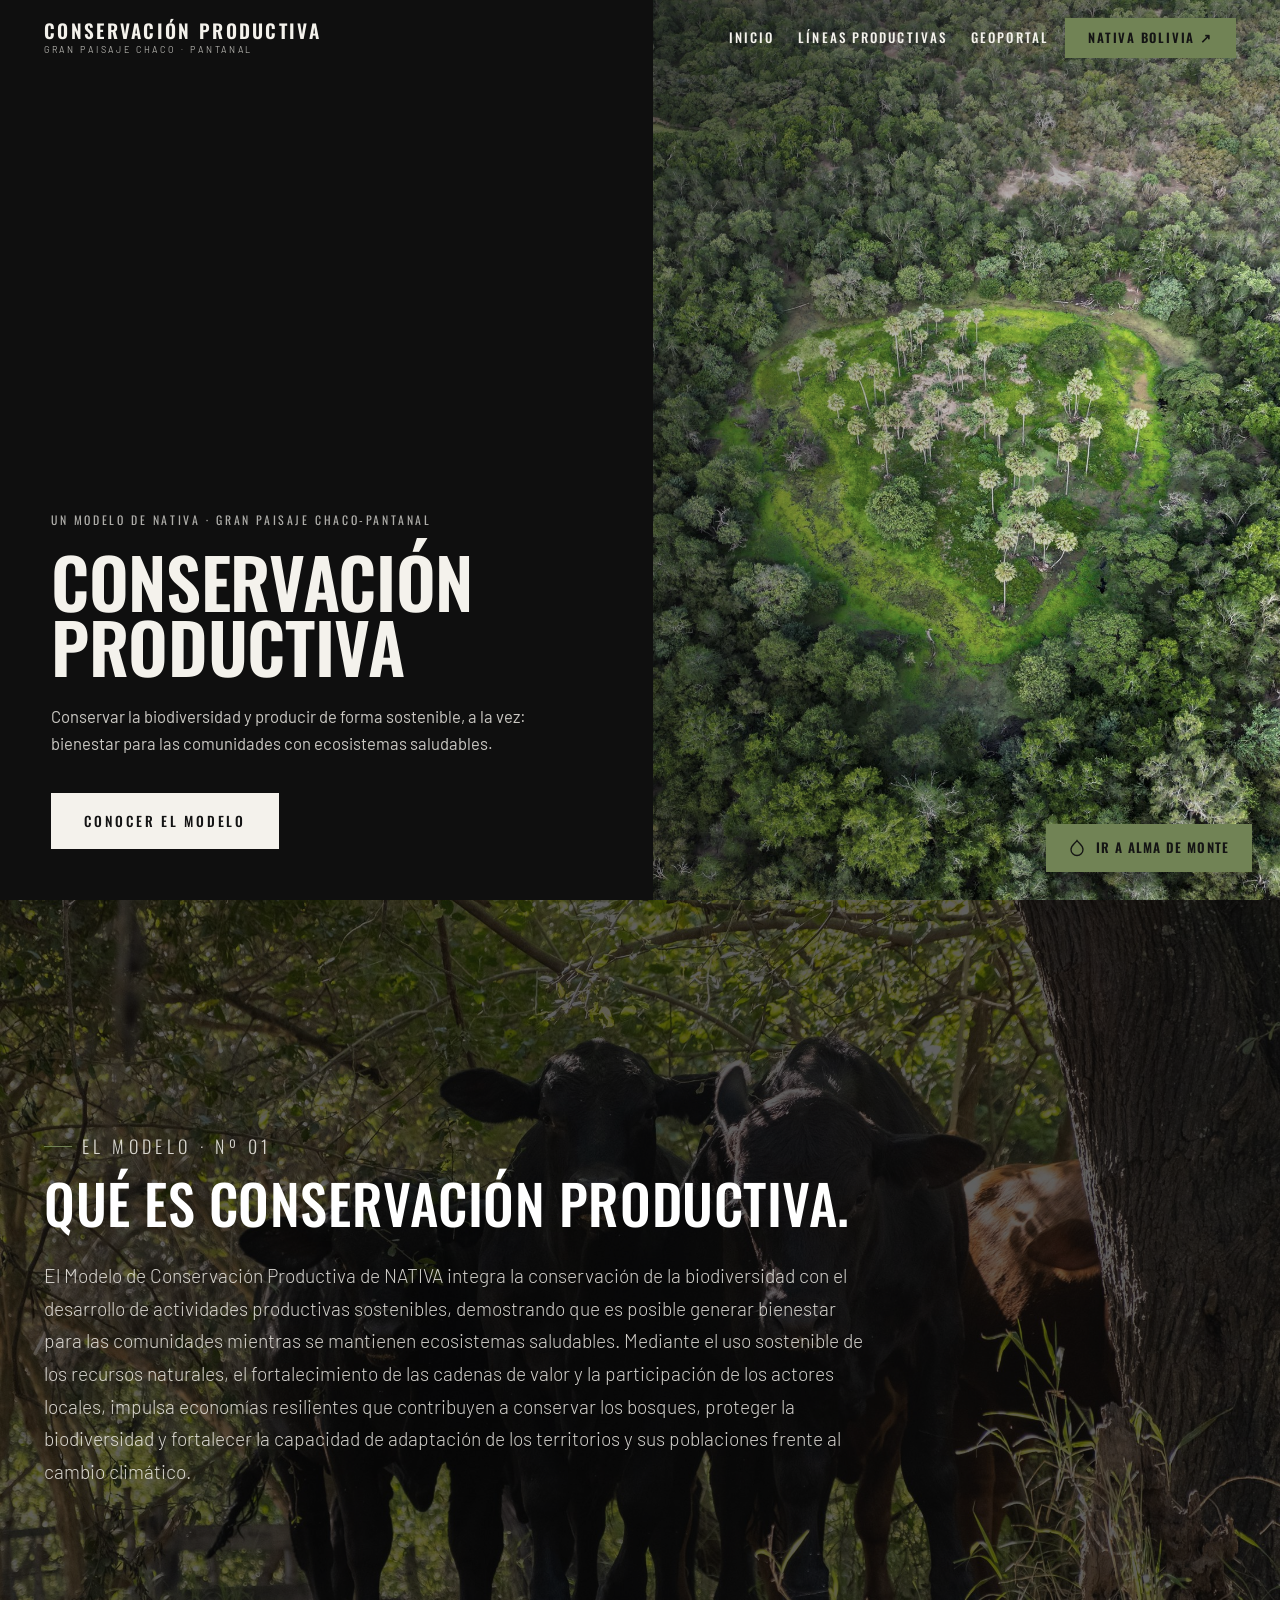
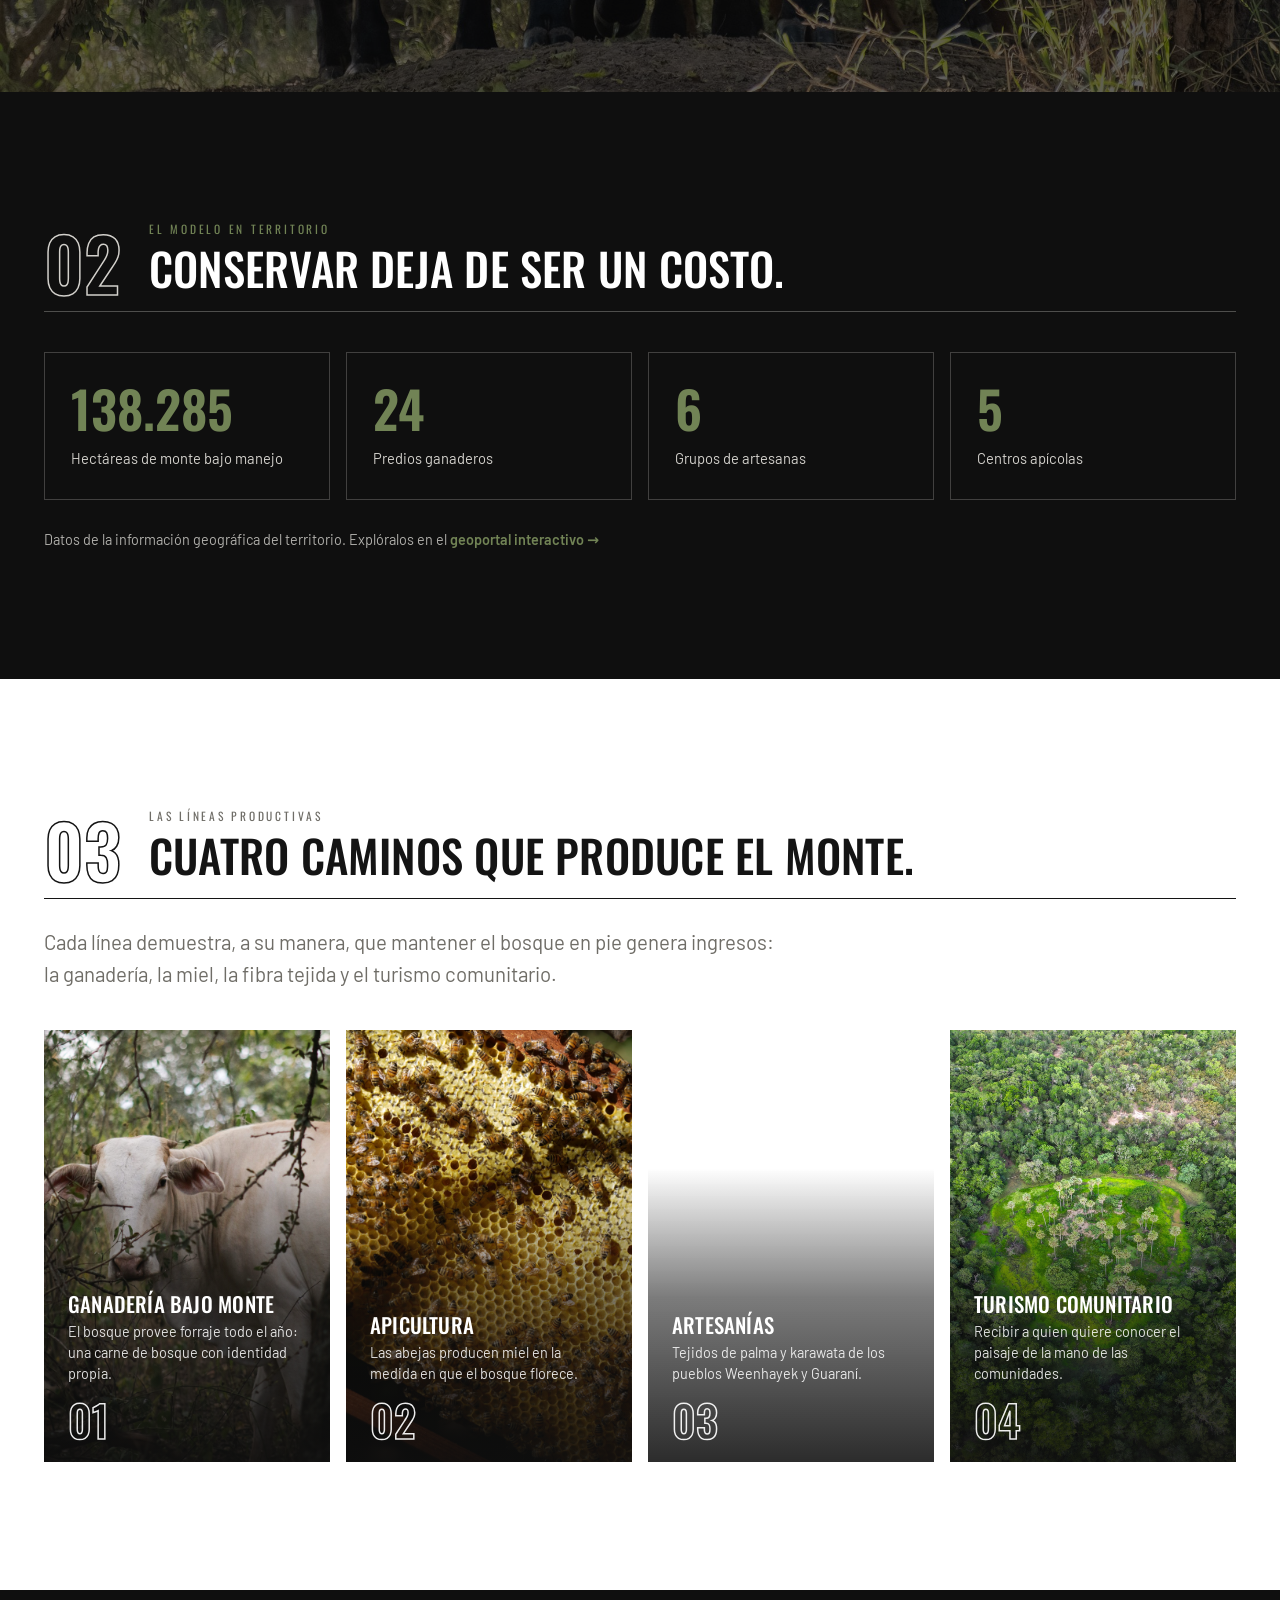
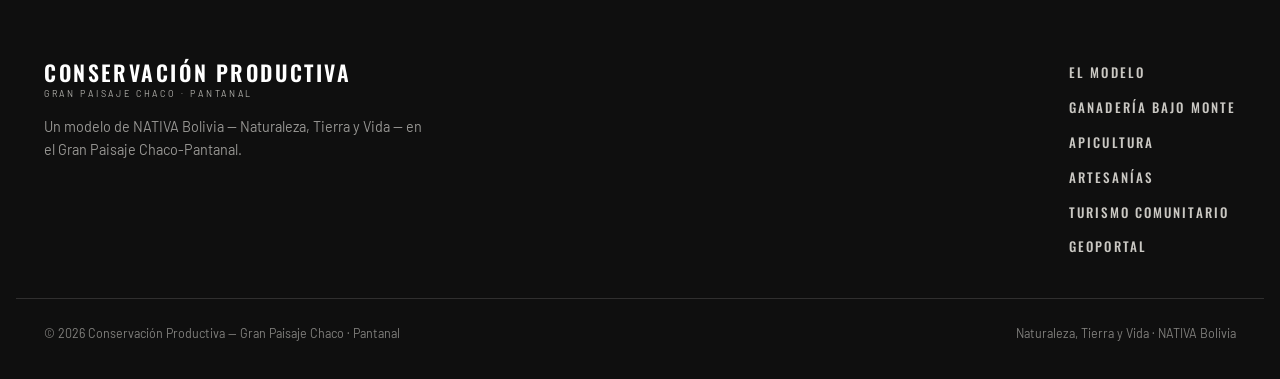
==== index.html @ 4237dbf2 "Publicar sitio Conservación Productiva" ====
<!DOCTYPE html>
<html lang="es">
<head>
  <meta charset="UTF-8" />
  <meta name="viewport" content="width=device-width, initial-scale=1.0" />
  <meta name="description" content="El Modelo de Conservación Productiva de NATIVA: conservar la biodiversidad y desarrollar actividades productivas sostenibles en el Gran Paisaje Chaco-Pantanal." />
  <title>Conservación Productiva — Gran Paisaje Chaco · Pantanal</title>
  <link rel="preconnect" href="https://fonts.googleapis.com" />
  <link rel="preconnect" href="https://fonts.gstatic.com" crossorigin />
  <link href="https://fonts.googleapis.com/css2?family=Oswald:wght@300;400;500;600&family=Barlow:wght@300;400;500;600;700&display=swap" rel="stylesheet" />
  <link rel="stylesheet" href="styles.css?v=15" />
</head>
<body>
  <a href="#contenido" class="skip-link">Saltar al contenido</a>

  <header class="hd hd--over-dark" id="hd">
    <div class="hd__inner">
      <a href="index.html" class="wordmark" aria-label="Conservación Productiva — inicio"><span class="wordmark__text"><strong>Conservación Productiva</strong><em>Gran Paisaje Chaco · Pantanal</em></span></a>
      <nav class="hd__nav" id="hdNav" aria-label="Navegación principal">
        <div class="hd__item"><a href="index.html">Inicio</a></div>
        <div class="hd__item">
          <a href="ganaderia.html">Líneas productivas</a>
          <div class="hd__sub">
            <a href="ganaderia.html">Ganadería bajo monte</a>
            <a href="apicultura.html">Apicultura</a>
            <a href="artesanias.html">Artesanías</a>
            <a href="turismo.html">Turismo comunitario</a>
          </div>
        </div>
        <div class="hd__item"><a href="geoportal.html">Geoportal</a></div>
      </nav>
      <a href="https://nativabolivia.org/" target="_blank" rel="noopener" class="hd__donar">NATIVA Bolivia ↗</a>
      <button class="hd__burger" id="hdBurger" aria-label="Abrir menú" aria-expanded="false"><span></span><span></span><span></span></button>
    </div>
  </header>

  <main id="contenido">
    <!-- HERO -->
    <section class="cp-cover">
      <div class="cp-cover__panel">
        <p class="cp-cover__ey reveal">Un modelo de NATIVA · Gran Paisaje Chaco-Pantanal</p>
        <h1 class="cp-cover__ttl reveal" data-delay="80">Conservación Productiva</h1>
        <p class="cp-cover__sub reveal" data-delay="160">Conservar la biodiversidad y producir de forma sostenible, a la vez: bienestar para las comunidades con ecosistemas saludables.</p>
        <div class="cp-cover__actions reveal" data-delay="240">
          <a href="#modelo" class="btn btn--light">Conocer el modelo</a>
        </div>
      </div>
      <div class="cp-cover__media"><img src="IMAGENES/img1.jpeg" alt="Bosque chaqueño extendiéndose hasta el horizonte." decoding="async" /></div>
    </section>

    <!-- Nº 01 · EL MODELO (imagen a sangre + texto) -->
    <section class="banda" id="modelo">
      <img class="banda__img" src="IMAGENES/img2.jpeg" alt="Bosque seco del Gran Chaco en pie." decoding="async" />
      <div class="banda__veil" aria-hidden="true"></div>
      <div class="wrap banda__inner">
        <div class="max" style="max-width:58rem">
          <p class="cp-mark reveal" style="color:rgba(244,242,236,0.85)">El modelo · Nº 01</p>
          <h2 class="reveal" data-delay="80" style="margin-top:0.9rem">Qué es Conservación Productiva.</h2>
          <p class="reveal" data-delay="160" style="max-width:52rem;font-size:clamp(1.05rem,1.5vw,1.28rem);line-height:1.7">El Modelo de Conservación Productiva de NATIVA integra la conservación de la biodiversidad con el desarrollo de actividades productivas sostenibles, demostrando que es posible generar bienestar para las comunidades mientras se mantienen ecosistemas saludables. Mediante el uso sostenible de los recursos naturales, el fortalecimiento de las cadenas de valor y la participación de los actores locales, impulsa economías resilientes que contribuyen a conservar los bosques, proteger la biodiversidad y fortalecer la capacidad de adaptación de los territorios y sus poblaciones frente al cambio climático.</p>
        </div>
      </div>
    </section>

    <!-- Nº 02 · DATOS DEL GEOPORTAL (recuadros sobre fondo oscuro) -->
    <section class="apartado" id="cifras" style="background:var(--dark);color:var(--cream)">
      <div class="wrap">
        <header class="cp-shead reveal" style="border-bottom-color:rgba(244,242,236,0.28)">
          <span class="cp-shead__no" style="-webkit-text-stroke-color:rgba(244,242,236,0.85)">02</span>
          <div><p class="cp-shead__k" style="color:var(--stat)">El modelo en territorio</p><h2 class="cp-shead__t" style="color:#fff">Conservar deja de ser un costo.</h2></div>
        </header>
        <div class="cp-datos reveal" style="margin-top:2.5rem">
          <div class="cp-dato"><span class="cp-dato__n cifra__num" data-count="168226">0</span><span class="cp-dato__l">Hectáreas de monte bajo manejo</span></div>
          <div class="cp-dato"><span class="cp-dato__n cifra__num" data-count="29">0</span><span class="cp-dato__l">Predios ganaderos</span></div>
          <div class="cp-dato"><span class="cp-dato__n cifra__num" data-count="7">0</span><span class="cp-dato__l">Grupos de artesanas</span></div>
          <div class="cp-dato"><span class="cp-dato__n cifra__num" data-count="6">0</span><span class="cp-dato__l">Centros apícolas</span></div>
        </div>
        <p class="reveal" style="margin-top:1.75rem;font-size:0.9rem;color:rgba(244,242,236,0.7)">Datos de la información geográfica del territorio. Explóralos en el <a href="geoportal.html" style="color:var(--stat);font-weight:600">geoportal interactivo →</a></p>
      </div>
    </section>

    <!-- Nº 03 · LAS LÍNEAS PRODUCTIVAS (cuadros) -->
    <section class="apartado" id="lineas" style="background:var(--bg)">
      <div class="wrap">
        <header class="cp-shead reveal">
          <span class="cp-shead__no">03</span>
          <div><p class="cp-shead__k">Las líneas productivas</p><h2 class="cp-shead__t">Cuatro caminos que produce el monte.</h2></div>
        </header>
        <p class="cp-lead cp-lead--muted reveal">Cada línea demuestra, a su manera, que mantener el bosque en pie genera ingresos: la ganadería, la miel, la fibra tejida y el turismo comunitario.</p>
        <div class="cp-turismo reveal" style="margin-top:2.5rem">
          <a class="cp-turi" href="ganaderia.html">
            <img class="cp-turi__img" src="IMAGENES/img3.jpeg" alt="Ganado entre los árboles del monte." decoding="async" />
            <div class="cp-turi__veil" aria-hidden="true"></div>
            <div class="cp-turi__body">
              <h3 class="cp-turi__t">Ganadería bajo monte</h3>
              <p class="cp-turi__d">El bosque provee forraje todo el año: una carne de bosque con identidad propia.</p>
              <span class="cp-turi__n">01</span>
            </div>
          </a>
          <a class="cp-turi" href="apicultura.html">
            <img class="cp-turi__img" src="IMAGENES/img10.jpg" alt="Abejas sobre un panal." decoding="async" />
            <div class="cp-turi__veil" aria-hidden="true"></div>
            <div class="cp-turi__body">
              <h3 class="cp-turi__t">Apicultura</h3>
              <p class="cp-turi__d">Las abejas producen miel en la medida en que el bosque florece.</p>
              <span class="cp-turi__n">02</span>
            </div>
          </a>
          <a class="cp-turi" href="artesanias.html">
            <img class="cp-turi__img" src="IMAGENES/img5.jpeg" alt="Tejido de fibra natural." decoding="async" />
            <div class="cp-turi__veil" aria-hidden="true"></div>
            <div class="cp-turi__body">
              <h3 class="cp-turi__t">Artesanías</h3>
              <p class="cp-turi__d">Tejidos de palma y karawata de los pueblos Weenhayek y Guaraní.</p>
              <span class="cp-turi__n">03</span>
            </div>
          </a>
          <a class="cp-turi" href="turismo.html">
            <img class="cp-turi__img" src="IMAGENES/img1.jpeg" alt="El paisaje del Gran Chaco." decoding="async" />
            <div class="cp-turi__veil" aria-hidden="true"></div>
            <div class="cp-turi__body">
              <h3 class="cp-turi__t">Turismo comunitario</h3>
              <p class="cp-turi__d">Recibir a quien quiere conocer el paisaje de la mano de las comunidades.</p>
              <span class="cp-turi__n">04</span>
            </div>
          </a>
        </div>
      </div>
    </section>

    <!-- A partir de aquí iremos sumando más secciones de a poco. -->
  </main>

  <footer class="ft">
    <div class="wrap ft__inner">
      <div class="ft__brand">
        <div class="wordmark__text wordmark__text--ft"><strong>Conservación Productiva</strong><em>Gran Paisaje Chaco · Pantanal</em></div>
        <p>Un modelo de NATIVA Bolivia — Naturaleza, Tierra y Vida — en el Gran Paisaje Chaco-Pantanal.</p>
      </div>
      <nav class="ft__nav" aria-label="Pie de página"><a href="index.html#modelo">El modelo</a><a href="ganaderia.html">Ganadería bajo monte</a><a href="apicultura.html">Apicultura</a><a href="artesanias.html">Artesanías</a><a href="turismo.html">Turismo comunitario</a><a href="geoportal.html">Geoportal</a></nav>
    </div>
    <div class="wrap ft__base">
      <span>© <span id="year"></span> Conservación Productiva — Gran Paisaje Chaco · Pantanal</span>
      <span>Naturaleza, Tierra y Vida · NATIVA Bolivia</span>
    </div>
  </footer>

  <script src="script.js?v=2"></script>
  <!-- Botón flotante: ir a Alma de Monte -->
  <a class="cp-fab" aria-label="Ir a Alma de Monte">
    <svg viewBox="0 0 24 24" fill="none" stroke="currentColor" stroke-width="1.8" aria-hidden="true"><path d="M12 2C15 6.5 20 8.5 20 14a8 8 0 1 1-16 0C4 8.5 9 6.5 12 2z"/></svg>
    <span class="cp-fab__t">Ir a Alma de Monte</span>
  </a>

</body>
</html>
---- styles.css ----
/* =========================================================
   NATIVA — Naturaleza, Tierra y Vida (versión estática)
   Estilo unificado del ecosistema: "Expedición" B/N.
   Blanco y negro de alto contraste, titulares en MAYÚSCULAS
   (Oswald) + texto (Barlow), fotografía a sangre, minimalista.
   (Fotos de referencia — se reemplazan por el banco propio.)
   ========================================================= */

:root {
  --bg:      #ffffff;
  --bg-alt:  #f3f1ea;
  --bg-off:  #f3f1ea;
  --ink:     #141414;
  --muted:   #6f6d67;
  --text2:   #6f6d67;
  --line:    #e3e0d8;
  --dark:    #0f0f0f;
  --dark-2:  #191817;
  --cream:   #f4f2ec;
  --cream-d: rgba(244, 242, 236, 0.72);
  --stat:    #718355;   /* verde salvia — valores destacados */
  --donar:   #718355;   /* verde salvia — acción destacada */
  --donar-d: #5f6e47;   /* verde salvia oscuro — hover */

  --display: "Oswald", "Arial Narrow", "Helvetica Neue", sans-serif;
  --sans:    "Barlow", system-ui, -apple-system, "Segoe UI", sans-serif;

  --wrap: 78rem;
  --ease: cubic-bezier(0.22, 1, 0.36, 1);
}

*, *::before, *::after { box-sizing: border-box; }
* { margin: 0; }
html { scroll-behavior: smooth; -webkit-text-size-adjust: 100%; }
body { font-family: var(--sans); background: var(--bg); color: var(--ink); line-height: 1.62; -webkit-font-smoothing: antialiased; overflow-x: hidden; }
img { display: block; max-width: 100%; }
a { color: inherit; text-decoration: none; }
h1, h2, h3 { font-family: var(--display); font-weight: 500; line-height: 1.05; }
.font-display { font-family: var(--display); }
section[id] { scroll-margin-top: 5rem; }
::selection { background: var(--ink); color: #fff; }
:focus-visible { outline: 2px solid var(--ink); outline-offset: 3px; }
.wrap { max-width: var(--wrap); margin: 0 auto; padding-inline: 1.75rem; }

.hero__title, .apartado__title, .portada__title, .banda h2, .giro__lead,
.porque__q, .prog h3, .eco-card__t, .cierre h2, .duo h3, .valor h3,
.via h3, .oficina h3, .pagenav__t {
  text-transform: uppercase; letter-spacing: 0.01em;
}

.label { font-family: var(--display); text-transform: uppercase; font-size: 12px; font-weight: 500; letter-spacing: 0.26em; color: var(--muted); display: block; }
.label--forest { color: var(--muted); }
.label--ember { color: var(--cream); }
.label-cream { color: var(--cream); }

.btn { display: inline-flex; align-items: center; gap: 0.6rem; font-family: var(--display); font-size: 0.86rem; font-weight: 500; letter-spacing: 0.2em; text-transform: uppercase; padding: 1rem 2rem; border: 1.5px solid transparent; transition: background 0.3s var(--ease), color 0.3s, border-color 0.3s, transform 0.3s; }
.btn--solid { background: var(--ink); color: #fff; }
.btn--solid:hover { background: #000; transform: translateY(-2px); }
.btn--ghost { border-color: var(--ink); color: var(--ink); }
.btn--ghost:hover { background: var(--ink); color: #fff; }
.btn--light { background: var(--cream); color: var(--ink); }
.btn--light:hover { background: #fff; transform: translateY(-2px); }
.btn--ghost-light { border-color: rgba(244, 242, 236, 0.6); color: var(--cream); }
.btn--ghost-light:hover { background: var(--cream); color: var(--ink); }

.explorar { display: inline-flex; align-items: center; gap: 0.6rem; margin-top: 1.75rem; font-family: var(--display); font-size: 0.82rem; font-weight: 500; letter-spacing: 0.2em; text-transform: uppercase; color: var(--ink); border-bottom: 1.5px solid var(--ink); padding-bottom: 0.35rem; transition: gap 0.3s var(--ease), opacity 0.3s; }
.explorar::after { content: "→"; transition: transform 0.3s var(--ease); }
.explorar:hover { opacity: 0.6; }
.explorar:hover::after { transform: translateX(5px); }

.skip-link { position: absolute; left: 1rem; top: 1rem; z-index: 100; transform: translateY(-6rem); background: var(--ink); color: #fff; padding: 0.75rem 1.25rem; font-family: var(--display); text-transform: uppercase; font-size: 0.8rem; letter-spacing: 0.14em; transition: transform 0.2s; }
.skip-link:focus { transform: none; }

/* ---------- HEADER ---------- */
.hd { position: fixed; inset-inline: 0; top: 0; z-index: 50; transition: background 0.4s var(--ease), border-color 0.4s; border-bottom: 1px solid transparent; }
.hd__inner { max-width: var(--wrap); margin: 0 auto; display: flex; align-items: center; justify-content: space-between; gap: 1rem; padding: 1.1rem 1.75rem; }
.hd.is-solid { background: #fff; border-bottom-color: var(--line); }
.wordmark { position: relative; display: flex; align-items: center; }
.wordmark__logo { height: 34px; width: auto; display: block; transition: opacity 0.4s var(--ease); }
.wordmark__logo--dark { position: absolute; inset: 0; opacity: 0; }
.hd.is-solid .wordmark__logo--light { opacity: 0; }
.hd.is-solid .wordmark__logo--dark { opacity: 1; }
.ft__logo { height: 42px; width: auto; display: block; }
.wordmark__leaf { color: var(--ink); display: grid; place-items: center; transition: color 0.4s; }
.hd--over-dark:not(.is-solid) .wordmark__leaf { color: var(--cream); }
.wordmark__text { display: flex; flex-direction: column; line-height: 1; }
.wordmark__text strong { font-family: var(--display); font-weight: 600; font-size: 1.2rem; text-transform: uppercase; letter-spacing: 0.12em; color: var(--ink); transition: color 0.4s; }
.wordmark__text em { font-style: normal; font-size: 0.56rem; letter-spacing: 0.3em; text-transform: uppercase; color: var(--muted); margin-top: 6px; transition: color 0.4s; }
.hd--over-dark:not(.is-solid) .wordmark__text strong { color: var(--cream); }
.hd--over-dark:not(.is-solid) .wordmark__text em { color: var(--cream-d); }
.hd__nav { display: flex; align-items: center; gap: 1.5rem; margin-left: auto; }
.hd__nav a { font-family: var(--display); font-size: 0.82rem; font-weight: 500; letter-spacing: 0.16em; text-transform: uppercase; color: var(--ink); position: relative; transition: opacity 0.25s; }
.hd__nav a:not(.hd__cta)::after { content: ""; position: absolute; left: 0; bottom: -6px; width: 0; height: 2px; background: currentColor; transition: width 0.3s var(--ease); }
.hd__nav a:not(.hd__cta):hover::after { width: 100%; }
.hd--over-dark:not(.is-solid) .hd__nav a { color: var(--cream); }
.hd__cta { padding: 0.55rem 1.15rem; border: 1.5px solid var(--ink); }
.hd--over-dark:not(.is-solid) .hd__cta { border-color: rgba(244, 242, 236, 0.6); color: var(--cream); }
.hd__cta:hover { background: var(--ink); color: #fff; }
.hd--over-dark:not(.is-solid) .hd__cta:hover { background: var(--cream); color: var(--ink); }
/* Botón Donar — acción destacada y persistente */
.hd__donar { display: inline-flex; align-items: center; gap: 0.4rem; font-family: var(--display); font-size: 0.8rem; font-weight: 600; letter-spacing: 0.14em; text-transform: uppercase; color: var(--ink) !important; background: var(--donar); padding: 0.62rem 1.45rem; white-space: nowrap; transition: background 0.25s var(--ease), transform 0.25s var(--ease); }
.hd__donar:hover { background: var(--donar-d); transform: translateY(-2px); }
.hd__donar::after { content: none !important; }
.btn--donar { background: var(--donar); color: var(--ink); }
.btn--donar:hover { background: var(--donar-d); transform: translateY(-2px); }
.hd__burger { display: none; flex-direction: column; gap: 5px; background: none; border: 0; cursor: pointer; padding: 6px; }
.hd__burger span { width: 26px; height: 2px; background: var(--ink); transition: 0.3s var(--ease); }
.hd--over-dark:not(.is-solid) .hd__burger span { background: var(--cream); }

/* ---------- HERO ---------- */
.hero { position: relative; min-height: 100vh; min-height: 100svh; display: flex; align-items: center; justify-content: center; overflow: hidden; text-align: center; color: var(--cream); }
.hero__img { position: absolute; inset: 0; width: 100%; height: 100%; object-fit: cover; }
.hero__veil { position: absolute; inset: 0; background: linear-gradient(to bottom, rgba(10,10,10,0.5) 0%, rgba(10,10,10,0.35) 40%, rgba(10,10,10,0.7) 100%); }
.hero__inner { position: relative; z-index: 2; max-width: 62rem; padding: 0 1.75rem; }
.hero__inner .label { margin-bottom: 1.75rem; }
.hero__title { font-family: var(--display); font-weight: 600; color: #fff; font-size: clamp(2.8rem, 8vw, 6rem); line-height: 0.98; letter-spacing: 0.01em; text-shadow: 0 6px 40px rgba(10,10,10,0.45); }
.hero__title em { font-style: normal; }
.hero__sub { max-width: 40rem; margin: 1.75rem auto 0; font-size: clamp(1.05rem, 1.6vw, 1.3rem); color: rgba(244,242,236,0.9); font-weight: 300; }
.hero__actions { display: flex; flex-wrap: wrap; gap: 1rem; justify-content: center; margin-top: 2.4rem; }
.hero__scroll { position: absolute; bottom: 2rem; left: 50%; transform: translateX(-50%); z-index: 2; display: flex; flex-direction: column; align-items: center; gap: 0.6rem; }
.hero__chev { width: 14px; height: 14px; border-right: 2px solid var(--cream); border-bottom: 2px solid var(--cream); transform: rotate(45deg); }

/* ---------- Banda foto (Urgencia / Nunca solos) ---------- */
.banda { position: relative; min-height: 88vh; display: flex; align-items: center; overflow: hidden; color: var(--cream); }
.banda__img { position: absolute; inset: 0; width: 100%; height: 100%; object-fit: cover; }
.banda__veil { position: absolute; inset: 0; background: rgba(8,8,8,0.64); }
.banda__veil--izq { background: linear-gradient(to right, rgba(8,8,8,0.9), rgba(8,8,8,0.55) 55%, rgba(8,8,8,0.3)); }
.banda__inner { position: relative; z-index: 2; width: 100%; }
.banda__inner .max { max-width: 46rem; }
.banda h2 { font-family: var(--display); font-weight: 500; font-size: clamp(2rem, 4.4vw, 3.4rem); line-height: 1.04; color: #fff; }
.banda p { max-width: 36rem; margin-top: 1.75rem; font-size: 1.12rem; color: rgba(244,242,236,0.85); font-weight: 300; }

/* ---------- Giro / intro ---------- */
.giro { padding: clamp(6rem, 12vw, 11rem) 0 clamp(4rem, 8vw, 7rem); text-align: center; }
.giro .label { margin-bottom: 1.75rem; }
.giro__lead { font-family: var(--display); font-weight: 400; font-size: clamp(1.9rem, 3.8vw, 3.2rem); line-height: 1.1; color: var(--ink); max-width: 46rem; margin-inline: auto; }
.giro__p { max-width: 36rem; margin: 1.75rem auto 0; font-size: 1.12rem; color: var(--muted); }
.giro__card { max-width: 48rem; margin: clamp(3rem, 6vw, 5rem) auto 0; background: var(--bg-off); border: 1px solid var(--line); padding: clamp(2rem, 4vw, 2.75rem); text-align: center; }
.giro__card p.def { margin: 0.9rem 0 0; font-size: 1.02rem; color: var(--muted); line-height: 1.7; }

/* ---------- Secciones comunes ---------- */
.apartado { padding: clamp(5rem, 10vw, 9rem) 0; }
.apartado__head { max-width: 46rem; margin-bottom: clamp(2.5rem, 5vw, 4rem); }
.apartado__head .label { margin-bottom: 1.1rem; }
.apartado__title { font-family: var(--display); font-size: clamp(2.1rem, 4.2vw, 3.6rem); color: var(--ink); line-height: 1.02; }
.apartado__intro { margin-top: 1.4rem; font-size: 1.12rem; color: var(--muted); max-width: 42rem; }
.apartado__intro strong { color: var(--ink); font-weight: 600; }
.note { font-size: 0.85rem; color: var(--muted); font-style: italic; }

/* ---------- Programas ---------- */
.programas { background: var(--bg-off); }
.prog-grid { display: grid; grid-template-columns: repeat(3, 1fr); gap: 1.5rem; }
.prog { background: var(--bg); border: 1px solid var(--line); border-top: 3px solid var(--ink); padding: 2rem 1.75rem; }
.prog__n { font-family: var(--display); font-size: 0.9rem; letter-spacing: 0.16em; color: var(--muted); }
.prog h3 { font-family: var(--display); font-weight: 500; font-size: 1.5rem; color: var(--ink); margin: 0.5rem 0 0.7rem; }
.prog__res { font-family: var(--sans); font-weight: 600; color: var(--ink); font-size: 1rem; margin-bottom: 0.8rem; }
.prog p { color: var(--muted); font-size: 0.95rem; }

/* ---------- Por qué ---------- */
.porque { background: var(--bg); }
.porque__grid { display: grid; grid-template-columns: 1fr; gap: 2rem; }
.porque__q { font-family: var(--display); font-weight: 500; font-size: clamp(1.9rem, 3.6vw, 3rem); line-height: 1.06; color: var(--ink); max-width: 44rem; }
.porque__p { font-size: 1.12rem; color: var(--muted); max-width: 34rem; }

/* ---------- Cifras (banda con foto de fondo) ---------- */
.cifras { position: relative; background: var(--dark); color: var(--cream); overflow: hidden; }
.cifras__bg { position: absolute; inset: 0; width: 100%; height: 100%; object-fit: cover; }
.cifras__veil { position: absolute; inset: 0; background: rgba(8,8,8,0.74); }
.cifras .wrap { position: relative; z-index: 2; }
.cifras .apartado__title { color: #fff !important; }
.cifras__grid { display: grid; grid-template-columns: repeat(4, 1fr); gap: 2rem; }
.cifra__num { display: block; font-family: var(--display); font-weight: 500; font-size: clamp(2.8rem, 5.5vw, 4.4rem); line-height: 1; color: #fff; }
.cifra__lbl { display: block; margin-top: 0.9rem; font-size: 0.95rem; color: rgba(244,242,236,0.9); }
.cifra__nota { display: block; margin-top: 0.4rem; font-size: 0.8rem; color: rgba(244,242,236,0.6); }

/* ---------- Ecosistema (tarjetas con imagen) ---------- */
.eco-grid { display: grid; grid-template-columns: repeat(3, 1fr); gap: 1.5rem; }
.eco-card { display: flex; flex-direction: column; background: var(--bg); border: 1px solid var(--line); overflow: hidden; transition: transform 0.35s var(--ease); }
.eco-card:hover { transform: translateY(-5px); }
.eco-card__img { aspect-ratio: 4 / 3; overflow: hidden; }
.eco-card__img img { width: 100%; height: 100%; object-fit: cover; filter: grayscale(0.15); transition: filter 0.5s, transform 1s var(--ease); }
.eco-card:hover .eco-card__img img { filter: grayscale(0); transform: scale(1.04); }
.eco-card__body { padding: 1.5rem 1.6rem 1.75rem; display: flex; flex-direction: column; flex: 1; }
.eco-card__t { font-family: var(--display); font-weight: 500; font-size: 1.3rem; color: var(--ink); }
.eco-card__d { margin-top: 0.5rem; font-size: 0.92rem; color: var(--muted); flex: 1; }
.eco-card__foot { margin-top: 1.2rem; display: flex; align-items: center; justify-content: space-between; font-family: var(--display); text-transform: uppercase; letter-spacing: 0.14em; font-size: 0.72rem; }
.eco-card__go { color: var(--ink); }
.eco-card__soon { color: var(--muted); }

/* ---------- Aliados (muro de logos) ---------- */
.aliados-sec { background: var(--bg-off); }
.logos { display: grid; grid-template-columns: repeat(5, 1fr); gap: 1rem; align-items: stretch; }
.logos a { display: block; text-decoration: none; }
.logos img { width: 100%; height: 78px; object-fit: contain; background: #fff; border: 1px solid var(--line); padding: 0.9rem 1.1rem; transition: transform 0.3s var(--ease), border-color 0.3s var(--ease); }
.logos a:hover img { transform: translateY(-3px); border-color: var(--ink); }

/* Carrusel de logos (inicio) */
.logos-carrusel { overflow: hidden; margin-top: 2rem; -webkit-mask-image: linear-gradient(to right, transparent, #000 5%, #000 95%, transparent); mask-image: linear-gradient(to right, transparent, #000 5%, #000 95%, transparent); }
.logos-carrusel__track { display: flex; gap: 1rem; width: max-content; animation: marquee 60s linear infinite; }
.logos-carrusel:hover .logos-carrusel__track { animation-play-state: paused; }
.lchip { flex: 0 0 12rem; height: 96px; background: #fff; border: 1px solid var(--line); display: flex; align-items: center; justify-content: center; padding: 0.85rem 1.25rem; transition: border-color 0.3s var(--ease); }
.lchip:hover { border-color: var(--ink); }
.lchip a { display: inline-flex; align-items: center; justify-content: center; max-width: 100%; max-height: 100%; }
.lchip img { max-height: 60px; max-width: 100%; width: auto; height: auto; object-fit: contain; display: block; }

/* Aliados desplegable (quiénes somos) */
.alianzas-det { margin-top: 0.5rem; }
.alianzas-det summary { list-style: none; cursor: pointer; display: inline-flex; align-items: center; gap: 0.7rem; font-family: var(--display); text-transform: uppercase; letter-spacing: 0.12em; font-size: 0.88rem; color: var(--ink); border: 1.5px solid var(--ink); padding: 0.85rem 1.6rem; transition: background 0.3s, color 0.3s; }
.alianzas-det summary::-webkit-details-marker { display: none; }
.alianzas-det summary:hover { background: var(--ink); color: #fff; }
.alianzas-det summary .chev { width: 9px; height: 9px; border-right: 2px solid currentColor; border-bottom: 2px solid currentColor; transform: rotate(45deg); transition: transform 0.3s; }
.alianzas-det[open] summary { margin-bottom: 1.75rem; }
.alianzas-det[open] summary .chev { transform: rotate(-135deg); }

/* ---------- Cierre (CTA oscuro) ---------- */
.cierre { background: var(--dark); color: var(--cream); text-align: center; padding: clamp(5rem, 10vw, 8.5rem) 0; }
.cierre h2 { font-family: var(--display); font-weight: 500; font-size: clamp(2rem, 4.2vw, 3.4rem); line-height: 1.04; color: #fff; max-width: 42rem; margin-inline: auto; }
.cierre p { max-width: 34rem; margin: 1.5rem auto 0; font-size: 1.1rem; color: rgba(244,242,236,0.85); font-weight: 300; }

/* ---------- Aliados inline ---------- */
.aliados { margin-top: 3rem; display: flex; flex-wrap: wrap; gap: 2.5rem; align-items: center; justify-content: center; }
.aliados img { height: 40px; width: auto; object-fit: contain; opacity: 0.85; }

/* ---------- Footer ---------- */
.ft { background: var(--dark); color: rgba(244,242,236,0.85); padding: 4.5rem 0 2.25rem; }
.ft__inner { display: flex; justify-content: space-between; gap: 2.5rem; flex-wrap: wrap; padding-bottom: 2.5rem; border-bottom: 1px solid rgba(244,242,236,0.14); }
.wordmark__text--ft strong { color: #fff; font-size: 1.35rem; }
.wordmark__text--ft em { color: var(--cream-d); }
.ft__brand p { margin-top: 1rem; max-width: 24rem; font-size: 0.9rem; color: rgba(244,242,236,0.6); }
.ft__nav { display: grid; gap: 0.85rem; align-content: start; }
.ft__nav a { font-family: var(--display); font-size: 0.82rem; font-weight: 500; letter-spacing: 0.16em; text-transform: uppercase; color: rgba(244,242,236,0.82); transition: color 0.25s; }
.ft__nav a:hover { color: #fff; }
.ft__addr { display: grid; gap: 1.15rem; align-content: start; }
.ft__addr-h { font-family: var(--display); text-transform: uppercase; letter-spacing: 0.16em; font-size: 0.72rem; color: rgba(244,242,236,0.5); }
.ft__addr address { font-style: normal; display: grid; gap: 0.2rem; }
.ft__addr address strong { font-family: var(--display); text-transform: uppercase; letter-spacing: 0.05em; font-size: 0.98rem; color: #fff; }
.ft__addr address span { font-size: 0.82rem; color: rgba(244,242,236,0.6); }
.ft__base { display: flex; justify-content: space-between; gap: 1rem; flex-wrap: wrap; margin-top: 1.5rem; font-size: 0.78rem; color: rgba(244,242,236,0.5); }

/* ---------- Portada (internas) ---------- */
.portada { position: relative; min-height: 60vh; display: flex; align-items: flex-end; overflow: hidden; color: var(--cream); }
.portada__img { position: absolute; inset: 0; width: 100%; height: 100%; object-fit: cover; }
.portada__veil { position: absolute; inset: 0; background: linear-gradient(to top, rgba(8,8,8,0.9) 0%, rgba(8,8,8,0.4) 48%, rgba(8,8,8,0.4) 100%); }
.portada__copy { position: relative; z-index: 2; width: 100%; padding-bottom: clamp(2.5rem, 6vw, 4.5rem); }
.portada .label { margin-bottom: 1.1rem; }
.portada__title { font-family: var(--display); font-weight: 600; color: var(--cream); font-size: clamp(2.8rem, 6.5vw, 5.5rem); line-height: 0.98; }
.portada__sub { max-width: 42rem; margin-top: 1.4rem; font-size: clamp(1.02rem, 1.5vw, 1.2rem); color: rgba(244,242,236,0.9); font-weight: 300; }
.crumb { display: inline-flex; align-items: center; gap: 0.5rem; font-family: var(--display); font-size: 12px; font-weight: 500; letter-spacing: 0.16em; text-transform: uppercase; color: rgba(244,242,236,0.85); margin-bottom: 1.5rem; transition: opacity 0.2s; }
.crumb:hover { opacity: 0.65; }

/* ---------- Bloque texto internas ---------- */
.duo { display: grid; grid-template-columns: 1fr 1fr; gap: 1.5rem; }
.duo article { background: var(--bg-off); border: 1px solid var(--line); border-left: 4px solid var(--ink); padding: clamp(1.75rem, 3vw, 2.5rem); }
.duo h3 { font-family: var(--display); font-weight: 500; font-size: 1.5rem; color: var(--ink); margin: 0.5rem 0 0.7rem; }
.duo p { font-size: 1.05rem; color: var(--muted); line-height: 1.65; }

/* Valores */
.valores { display: grid; grid-template-columns: repeat(3, 1fr); gap: 1.25rem; }
.valor { border-top: 1px solid var(--line); padding-top: 1.1rem; }
.valor h3 { font-family: var(--display); font-weight: 500; font-size: 1.2rem; color: var(--ink); }
.valor p { color: var(--muted); font-size: 0.92rem; margin-top: 0.5rem; }
.valor--dest { grid-column: 1 / -1; border-top: 0; border-left: 4px solid var(--ink); background: var(--bg-off); padding: 1.5rem 1.75rem; }
.valor--dest h3 { font-size: 1.5rem; margin-top: 0.3rem; }

/* Timeline */
.hitos { border-left: 2px solid var(--line); margin-left: 0.5rem; }
.hito { position: relative; padding: 0 0 2.25rem 2rem; }
.hito::before { content: ""; position: absolute; left: -7px; top: 4px; width: 12px; height: 12px; background: var(--ink); }
.hito__anio { font-family: var(--display); font-size: 1.5rem; font-weight: 500; color: var(--ink); text-transform: uppercase; }
.hito ul { margin: 0.6rem 0 0; padding-left: 1.1rem; }
.hito li { color: var(--muted); font-size: 0.95rem; margin-bottom: 0.3rem; }

/* Vías / contacto */
/* Bloque destacado Donar */
.donar-cta { display: grid; grid-template-columns: 1fr auto; align-items: center; gap: 1.5rem 2.5rem; background: var(--donar); color: var(--ink); padding: clamp(1.75rem, 4vw, 2.9rem); text-decoration: none; transition: transform 0.3s var(--ease), background 0.3s; }
.donar-cta:hover { transform: translateY(-3px); background: var(--donar-d); }
.donar-cta__lbl { font-family: var(--display); text-transform: uppercase; letter-spacing: 0.16em; font-size: 0.72rem; color: rgba(20,20,20,0.62); }
.donar-cta__t { font-family: var(--display); font-weight: 600; text-transform: uppercase; font-size: clamp(1.7rem, 3.6vw, 2.5rem); line-height: 1; margin-top: 0.4rem; }
.donar-cta__d { margin-top: 0.6rem; font-size: 0.96rem; color: rgba(20,20,20,0.82); max-width: 36rem; }
.donar-cta__go { font-family: var(--display); text-transform: uppercase; letter-spacing: 0.16em; font-size: 0.82rem; border: 1.5px solid rgba(20,20,20,0.45); padding: 0.9rem 1.9rem; white-space: nowrap; }
.donar-cta:hover .donar-cta__go { background: var(--ink); color: #fff; border-color: var(--ink); }
.vias { display: grid; grid-template-columns: repeat(2, 1fr); gap: 2rem 2.5rem; }
.via h3 { font-family: var(--display); font-weight: 500; font-size: 1.4rem; color: var(--ink); margin: 0.4rem 0 0.5rem; }
.via p { color: var(--muted); font-size: 0.95rem; }
.canales { border-top: 1px solid var(--line); margin-top: 1rem; }
.canal { display: grid; grid-template-columns: 1fr 2fr; gap: 1rem; padding: 1.1rem 0; border-bottom: 1px solid var(--line); }
.canal dt { font-family: var(--display); font-size: 0.75rem; text-transform: uppercase; letter-spacing: 0.14em; color: var(--muted); font-weight: 500; }
.canal dd { color: var(--ink); }
.oficinas { display: grid; grid-template-columns: repeat(3, 1fr); gap: 1.5rem; }
.oficina h3 { font-family: var(--display); font-weight: 500; font-size: 1.4rem; color: var(--ink); margin-top: 0.3rem; }
.oficina p { color: var(--muted); font-size: 0.9rem; margin-top: 0.3rem; }

/* Aviso */
.aviso { border-left: 3px solid var(--ink); background: var(--bg-off); padding: 1.25rem 1.5rem; margin-top: 2rem; }
.aviso strong { color: var(--ink); font-family: var(--display); text-transform: uppercase; letter-spacing: 0.06em; }
.aviso p { color: var(--muted); font-size: 0.95rem; margin-top: 0.3rem; }

/* Pagenav */
.pagenav { display: grid; grid-template-columns: 1fr 1fr; gap: 1px; background: var(--line); }
.pagenav a { background: var(--bg); padding: clamp(2.25rem, 4vw, 3.25rem) 1.75rem; display: flex; flex-direction: column; gap: 0.5rem; transition: background 0.3s; }
.pagenav a:hover { background: var(--bg-off); }
.pagenav a.is-next { text-align: right; align-items: flex-end; }
.pagenav__k { font-family: var(--display); font-size: 11px; text-transform: uppercase; letter-spacing: 0.2em; color: var(--muted); font-weight: 500; }
.pagenav__t { font-family: var(--display); font-size: clamp(1.3rem, 2.2vw, 1.8rem); color: var(--ink); }

/* Animaciones */
@keyframes nudge { 0%,100% { transform: rotate(45deg) translate(0,0); opacity: 0.7; } 50% { transform: rotate(45deg) translate(4px,4px); opacity: 1; } }
.animate-nudge { animation: nudge 2.4s ease-in-out infinite; }
.reveal { opacity: 0; transform: translateY(18px); transition: opacity 700ms var(--ease), transform 700ms var(--ease); will-change: opacity, transform; }
.reveal.is-visible { opacity: 1; transform: none; }

/* Responsive */
@media (max-width: 960px) {
  .prog-grid { grid-template-columns: 1fr; }
  .cifras__grid { grid-template-columns: repeat(2, 1fr); gap: 2.5rem 1.5rem; }
  .eco-grid { grid-template-columns: 1fr; }
  .logos { grid-template-columns: repeat(3, 1fr); gap: 2rem; }
  .valores { grid-template-columns: 1fr; }
  .vias { grid-template-columns: 1fr; }
  .oficinas { grid-template-columns: 1fr; }
  .duo { grid-template-columns: 1fr; }
}
@media (max-width: 900px) {
  .hd__nav { position: fixed; inset: 0 0 0 auto; width: min(86vw, 340px); flex-direction: column; align-items: stretch; justify-content: flex-start; gap: 0; padding: 5.25rem 1.75rem 2.5rem; background: var(--dark); transform: translateX(100%); transition: transform 0.4s var(--ease); overflow-y: auto; -webkit-overflow-scrolling: touch; overscroll-behavior: contain; }
  .hd__nav.is-open { transform: none; }
  .hd__item { padding: 0.85rem 0; border-bottom: 1px solid rgba(244,242,236,0.14); }
  .hd__item:last-child { border-bottom: 0; }
  .hd__nav > .hd__item > a, .hd--over-dark:not(.is-solid) .hd__nav > .hd__item > a { color: var(--cream); font-size: 1.05rem; font-weight: 600; }
  .hd__nav a, .hd--over-dark:not(.is-solid) .hd__nav a { color: var(--cream); }
  .hd__cta, .hd--over-dark:not(.is-solid) .hd__cta { border-color: rgba(244,242,236,0.6); color: var(--cream); }
  .hd__burger { display: flex; }
  .hd__donar { margin-left: auto; margin-right: 0.25rem; font-size: 0.76rem; padding: 0.55rem 1.1rem; }
  .hd__burger.is-open span:nth-child(1) { transform: translateY(7px) rotate(45deg); }
  .hd__burger.is-open span:nth-child(2) { opacity: 0; }
  .hd__burger.is-open span:nth-child(3) { transform: translateY(-7px) rotate(-45deg); }
  .hd__burger.is-open span { background: var(--cream); }
  .canal { grid-template-columns: 1fr; gap: 0.3rem; }
  .pagenav { grid-template-columns: 1fr; }
  .pagenav a.is-next { text-align: left; align-items: flex-start; }
}
@media (max-width: 560px) {
  .cifras__grid { grid-template-columns: 1fr; }
  .logos { grid-template-columns: repeat(2, 1fr); }
  .ft__base { flex-direction: column; }
  .donar-cta { grid-template-columns: 1fr; }
}
@media (prefers-reduced-motion: reduce) {
  html { scroll-behavior: auto; }
  .reveal { opacity: 1; transform: none; transition: none; }
  .animate-nudge { animation: none; }
}

/* =========================================================
   PILAR — bloque foto + texto + ficha de datos (programas)
   ========================================================= */
.pilar { max-width: var(--wrap); margin: 0 auto; padding: clamp(2.5rem, 5vw, 4.5rem) 1.75rem; display: grid; grid-template-columns: 1.05fr 0.95fr; gap: clamp(2rem, 5vw, 4rem); align-items: center; border-top: 1px solid var(--line); }
.pilar--rev .pilar__media { order: 2; }
.pilar__media { overflow: hidden; }
.pilar__media img { width: 100%; aspect-ratio: 4 / 3; object-fit: cover; filter: grayscale(0.15); transition: filter 0.6s, transform 1.1s var(--ease); }
.pilar:hover .pilar__media img { filter: grayscale(0); }
.pilar__idx { font-family: var(--display); font-size: 11px; font-weight: 500; letter-spacing: 0.24em; text-transform: uppercase; color: var(--muted); margin-bottom: 0.8rem; }
.pilar__body h3 { font-family: var(--display); text-transform: uppercase; letter-spacing: 0.01em; font-size: clamp(1.7rem, 3vw, 2.5rem); color: var(--ink); line-height: 1.02; margin-bottom: 0.8rem; }
.pilar__res { font-family: var(--sans); font-weight: 600; font-size: 1.12rem; color: var(--ink); margin-bottom: 1rem; }
.pilar__body p { color: var(--muted); font-size: 1.05rem; }
.ficha { margin-top: 1.5rem; }
.ficha__row { display: grid; grid-template-columns: 42% 1fr; gap: 1rem; align-items: baseline; padding: 0.7rem 0; border-top: 1px solid var(--line); }
.ficha__row:last-child { border-bottom: 1px solid var(--line); }
.ficha__k { font-family: var(--display); font-size: 0.72rem; text-transform: uppercase; letter-spacing: 0.16em; color: var(--muted); }
.ficha__v { font-size: 0.98rem; color: var(--ink); font-weight: 500; }

/* =========================================================
   FEATURE — banda-cita a sangre (foto + statement)
   ========================================================= */
.feature { position: relative; padding: clamp(6rem, 12vw, 10rem) 0; color: var(--cream); overflow: hidden; }
.feature__bg { position: absolute; inset: 0; width: 100%; height: 100%; object-fit: cover; }
.feature__veil { position: absolute; inset: 0; background: linear-gradient(to right, rgba(8,8,8,0.92), rgba(8,8,8,0.55) 60%, rgba(8,8,8,0.32)); }
.feature__inner { position: relative; z-index: 2; max-width: 46rem; }
.feature h2 { font-family: var(--display); text-transform: uppercase; letter-spacing: 0.01em; font-size: clamp(2rem, 4.4vw, 3.6rem); line-height: 1.04; color: #fff; }
.feature p { margin-top: 1.75rem; max-width: 36rem; font-size: 1.12rem; color: rgba(244,242,236,0.85); font-weight: 300; }

@media (max-width: 760px) {
  .pilar { grid-template-columns: 1fr; gap: 1.5rem; }
  .pilar--rev .pilar__media { order: 0; }
}
@media (min-width: 561px) and (max-width: 960px) {
  .eco-grid { grid-template-columns: repeat(2, 1fr); }
}

/* =========================================================
   COMPONENTES DE APARTADOS INTERNOS
   ========================================================= */
/* Lista numerada (qué vas a encontrar) */
.lista { border-top: 1px solid var(--line); margin-top: 1rem; }
.lista li { display: flex; gap: 1.25rem; align-items: baseline; padding: 1.15rem 0; border-bottom: 1px solid var(--line); list-style: none; }
.lista li .n { font-family: var(--display); font-size: 0.9rem; letter-spacing: 0.12em; color: var(--muted); flex-shrink: 0; }
.lista li .t { color: var(--ink); font-size: 1.02rem; }

/* Frentes (En números) */
.frentes { border-top: 1px solid var(--line); }
.frente { display: grid; grid-template-columns: minmax(0, 22rem) 1fr; gap: 1.5rem 3rem; padding: clamp(2rem, 4vw, 3rem) 0; border-bottom: 1px solid var(--line); align-items: start; }
.frente p.frente__val { font-family: var(--display); font-weight: 600; font-size: clamp(3.2rem, 6.5vw, 5.25rem); line-height: 0.92; letter-spacing: -0.01em; color: var(--stat); margin-top: 0; }
.frente p.frente__k { font-family: var(--display); text-transform: uppercase; letter-spacing: 0.16em; font-size: 0.72rem; color: var(--muted); margin: 0 0 0.6rem; }
.frente p.frente__lbl { margin-top: 0.7rem; color: var(--ink); font-size: 1.02rem; }
.frente h3 { font-family: var(--display); text-transform: uppercase; letter-spacing: 0.01em; font-size: 1.5rem; color: var(--ink); }
.frente p { color: var(--muted); font-size: 0.98rem; margin-top: 0.6rem; }
.frente .explorar { margin-top: 1.1rem; }

/* Testimonio */
.testi { border-left: 3px solid var(--ink); padding: 0.4rem 0 0.4rem 1.75rem; }
.testi blockquote { font-family: var(--display); font-weight: 400; font-size: clamp(1.3rem, 2.4vw, 1.9rem); line-height: 1.22; color: var(--ink); }
.testi cite { display: block; margin-top: 1rem; font-style: normal; font-family: var(--display); text-transform: uppercase; letter-spacing: 0.14em; font-size: 0.75rem; color: var(--muted); }

@media (max-width: 760px) {
  .frente { grid-template-columns: 1fr; gap: 1rem; }
}

/* =========================================================
   CARRUSEL DE VALORES (auto-desplazable)
   ========================================================= */
.carrusel { overflow: hidden; margin-top: 2rem; -webkit-mask-image: linear-gradient(to right, transparent, #000 5%, #000 95%, transparent); mask-image: linear-gradient(to right, transparent, #000 5%, #000 95%, transparent); }
.carrusel__track { display: flex; gap: 1.25rem; width: max-content; animation: marquee 55s linear infinite; }
.carrusel:hover .carrusel__track { animation-play-state: paused; }
@keyframes marquee { from { transform: translateX(0); } to { transform: translateX(-50%); } }
.vcard { flex: 0 0 20rem; border: 1px solid var(--line); padding: 1.75rem; background: var(--bg); }
.vcard h3 { font-family: var(--display); text-transform: uppercase; letter-spacing: 0.01em; font-size: 1.25rem; color: var(--ink); }
.vcard p { color: var(--muted); font-size: 0.92rem; margin-top: 0.55rem; }

/* =========================================================
   TIMELINE DESPLEGABLE (cada año con imagen)
   ========================================================= */
.tl { margin-top: 1rem; }
.tl__item { border-top: 1px solid var(--line); }
.tl__item:last-child { border-bottom: 1px solid var(--line); }
.tl__item summary { list-style: none; cursor: pointer; display: flex; align-items: center; gap: 1.5rem; padding: 1.4rem 0; transition: opacity 0.2s; }
.tl__item summary:hover { opacity: 0.7; }
.tl__item summary::-webkit-details-marker { display: none; }
.tl__anio { font-family: var(--display); font-weight: 500; font-size: clamp(1.5rem, 3vw, 2.3rem); color: var(--ink); text-transform: uppercase; flex-shrink: 0; min-width: 5.5rem; }
.tl__t { flex: 1; font-family: var(--display); text-transform: uppercase; letter-spacing: 0.04em; font-size: 0.95rem; color: var(--muted); }
.tl__chev { flex-shrink: 0; width: 11px; height: 11px; border-right: 2px solid var(--ink); border-bottom: 2px solid var(--ink); transform: rotate(45deg); transition: transform 0.3s; }
.tl__item[open] .tl__chev { transform: rotate(-135deg); }
.tl__body { display: grid; grid-template-columns: 1fr 1.15fr; gap: 2rem; padding: 0.25rem 0 2rem; align-items: start; }
.tl__img { overflow: hidden; }
.tl__img img { width: 100%; aspect-ratio: 3 / 2; object-fit: cover; filter: grayscale(0.15); }
.tl__body ul { padding-left: 1.1rem; }
.tl__body li { color: var(--muted); font-size: 0.98rem; margin-bottom: 0.4rem; }

/* =========================================================
   DIRECTORIO + MEMBRESÍAS
   ========================================================= */
.dir-grid { display: grid; grid-template-columns: repeat(4, 1fr); gap: 1.5rem; }
.dir__img { overflow: hidden; aspect-ratio: 4 / 5; }
.dir__img img { width: 100%; height: 100%; object-fit: cover; filter: grayscale(0.25); transition: filter 0.5s; }
.dir:hover .dir__img img { filter: grayscale(0); }
.dir__cargo { font-family: var(--display); text-transform: uppercase; letter-spacing: 0.14em; font-size: 0.7rem; color: var(--muted); margin-top: 0.9rem; }
.dir h3 { font-family: var(--display); text-transform: uppercase; font-size: 1.1rem; color: var(--ink); margin-top: 0.3rem; }
.dir p { color: var(--muted); font-size: 0.86rem; margin-top: 0.4rem; }
.memb { border-top: 1px solid var(--line); margin-top: 2.5rem; max-width: 50rem; }
.memb li { list-style: none; display: flex; gap: 1.25rem; align-items: baseline; padding: 1rem 0; border-bottom: 1px solid var(--line); }
.memb li .n { font-family: var(--display); color: var(--muted); flex-shrink: 0; }
.memb li .t { color: var(--ink); font-size: 0.98rem; }

/* =========================================================
   MENÚ DESPLEGABLE (subapartados)
   ========================================================= */
.hd__item { position: relative; display: flex; align-items: center; }
.hd__sub { position: absolute; top: calc(100% + 0.5rem); left: -0.75rem; min-width: 15rem; background: #fff; border: 1px solid var(--line); box-shadow: 0 22px 44px -26px rgba(20,20,20,0.45); padding: 0.4rem 0; opacity: 0; visibility: hidden; transform: translateY(6px); transition: opacity 0.25s var(--ease), transform 0.25s var(--ease), visibility 0.25s; z-index: 60; }
.hd__item:hover .hd__sub, .hd__item:focus-within .hd__sub { opacity: 1; visibility: visible; transform: none; }
.hd__sub a { display: block; padding: 0.6rem 1.25rem; font-family: var(--display); text-transform: uppercase; letter-spacing: 0.1em; font-size: 0.7rem; color: var(--ink) !important; transition: background 0.2s; }
.hd__sub a::after { content: none !important; }
.hd__sub a:hover { background: var(--bg-off); }

@media (prefers-reduced-motion: reduce) { .carrusel__track { animation: none; } }
@media (max-width: 700px) { .tl__body { grid-template-columns: 1fr; } .tl__t { display: none; } }
@media (max-width: 900px) {
  .dir-grid { grid-template-columns: repeat(2, 1fr); }
  .hd__item { display: block; }
  .hd__sub { position: static; opacity: 1; visibility: visible; transform: none; box-shadow: none; border: 0; background: transparent; padding: 0.25rem 0 0.6rem; min-width: 0; }
  .hd__sub a { color: var(--cream) !important; padding: 0.4rem 0 0.4rem 1rem; font-size: 0.78rem; opacity: 0.82; }
  .hd__sub a:hover { background: transparent; opacity: 1; }
}
@media (max-width: 560px) { .dir-grid { grid-template-columns: 1fr; } }

/* =========================================================
   GEOPORTAL — Conservación Productiva (adaptado al sistema)
   ========================================================= */
.geo-shell { display: grid; grid-template-columns: 380px 1fr; min-height: 100vh; }
.geo-panel { background: var(--bg); border-right: 1px solid var(--line); padding: 6rem 2rem 2.5rem; overflow-y: auto; max-height: 100vh; }
.geo-panel h1 { font-family: var(--display); font-weight: 600; text-transform: uppercase; font-size: clamp(1.7rem, 3vw, 2.3rem); line-height: 1; color: var(--ink); margin: 0.5rem 0 0.8rem; }
.geo-panel .intro { color: var(--muted); font-size: 0.95rem; line-height: 1.6; }
.geo-section { margin-top: 1.9rem; padding-top: 1.6rem; border-top: 1px solid var(--line); }
.geo-section .h { font-family: var(--display); text-transform: uppercase; letter-spacing: 0.14em; font-size: 0.72rem; color: var(--muted); margin-bottom: 1rem; }
.geo-stats { display: grid; grid-template-columns: 1fr 1fr; gap: 1.25rem 1.1rem; }
.geo-stat .n { font-family: var(--display); font-weight: 600; font-size: 1.85rem; color: var(--stat); line-height: 1; }
.geo-stat .l { font-size: 0.76rem; color: var(--muted); margin-top: 0.35rem; line-height: 1.35; }
/* Cifra destacada (hectáreas) */
.geo-stat--feature { padding-bottom: 1.35rem; margin-bottom: 1.35rem; border-bottom: 1px solid var(--line); }
.geo-stat--feature .l { font-size: 0.8rem; }
/* Punto de color que vincula cada dato con su capa en el mapa */
.geo-stat__dot { display: inline-block; width: 8px; height: 8px; border-radius: 2px; margin-right: 0.45rem; vertical-align: middle; }
.layer { display: flex; align-items: center; gap: 0.75rem; padding: 0.7rem 0; cursor: pointer; border-bottom: 1px solid var(--line); transition: opacity 0.2s; }
.layer:first-of-type { border-top: 0; }
.layer .swatch { width: 34px; height: 34px; flex: 0 0 34px; display: grid; place-items: center; color: #fff; }
.layer .swatch svg { width: 18px; height: 18px; }
.layer .meta { flex: 1; display: flex; flex-direction: column; gap: 0.1rem; }
.layer .meta strong { font-family: var(--display); text-transform: uppercase; font-size: 0.85rem; letter-spacing: 0.02em; color: var(--ink); }
.layer .meta small { font-size: 0.73rem; color: var(--muted); }
.layer .chk { width: 18px; height: 18px; flex: 0 0 18px; border: 2px solid var(--ink); background: var(--ink); position: relative; }
.layer .chk::after { content: ""; position: absolute; left: 4px; top: 1px; width: 6px; height: 10px; border-right: 2px solid #fff; border-bottom: 2px solid #fff; transform: rotate(42deg); }
.layer.off { opacity: 0.45; }
.layer.off .chk { background: transparent; }
.layer.off .chk::after { opacity: 0; }
.legend-row { display: flex; align-items: center; gap: 0.6rem; font-size: 0.82rem; color: var(--muted); margin: 0.55rem 0; }
.key-poly { width: 22px; height: 14px; flex: 0 0 22px; display: inline-block; }
.key-dot { width: 14px; height: 14px; flex: 0 0 14px; border-radius: 50%; display: inline-block; }
.base-opts { display: flex; gap: 0.75rem; flex-wrap: wrap; }
.base-opt { font-size: 0.76rem; cursor: pointer; display: flex; flex-direction: column; align-items: center; gap: 0.4rem; color: var(--muted); }
.base-opt .sw { width: 58px; height: 40px; border: 1px solid var(--line); background-size: cover; background-position: center; }
.base-opt.active { color: var(--ink); font-weight: 600; }
.base-opt.active .sw { border-color: var(--ink); border-width: 2px; }
.geo-map-wrap { position: relative; }
#map { width: 100%; height: 100vh; background: #eef0ec; }
.geo-floating { position: absolute; z-index: 600; top: 5.5rem; left: 1.25rem; background: var(--ink); color: #fff; padding: 0.62rem 1.05rem; font-family: var(--display); text-transform: uppercase; letter-spacing: 0.1em; font-size: 0.72rem; display: inline-flex; align-items: center; gap: 0.45rem; text-decoration: none; transition: background 0.2s; }
.geo-floating:hover { background: #000; }
/* Popups Leaflet */
.gp-pop { font-family: var(--sans); }
.gp-pop .kind { display: inline-block; font-family: var(--display); text-transform: uppercase; letter-spacing: 0.1em; font-size: 0.66rem; padding: 0.2rem 0.55rem; margin-bottom: 0.5rem; }
.gp-pop .ttl { font-family: var(--display); text-transform: uppercase; font-size: 1.05rem; color: var(--ink); line-height: 1.1; margin-bottom: 0.4rem; }
.gp-pop dl { display: grid; grid-template-columns: auto 1fr; gap: 0.2rem 0.75rem; margin: 0; font-size: 0.86rem; }
.gp-pop dt { color: var(--muted); }
.gp-pop dd { margin: 0; color: var(--ink); font-weight: 500; }
.leaflet-popup-content-wrapper { border-radius: 0 !important; }

/* Controles del panel colapsable: ocultos por defecto (escritorio) */
.geo-panel-toggle, .geo-panel-close, .geo-backdrop { display: none; }

@media (max-width: 860px) {
  .geo-shell { grid-template-columns: 1fr; min-height: 0; }
  #map { height: 100vh; }
  .geo-floating { top: 1.25rem; }

  /* Panel = cajón deslizante desde la izquierda, colapsado por defecto */
  .geo-panel {
    position: fixed; top: 0; left: 0; bottom: 0;
    width: min(90vw, 380px); height: 100%; max-height: none;
    padding-top: 5.75rem; border-right: 1px solid var(--line); border-bottom: 0;
    transform: translateX(-100%); transition: transform 0.38s var(--ease);
    z-index: 1100; box-shadow: 8px 0 44px rgba(0,0,0,0.24);
  }
  .geo-panel.is-open { transform: none; }

  /* Botón para abrir el panel */
  .geo-panel-toggle {
    display: inline-flex; align-items: center; gap: 0.5rem;
    position: fixed; top: 5rem; left: 1rem; z-index: 1000;
    background: #fff; color: var(--ink); border: 1px solid var(--line);
    border-radius: 999px; padding: 0.62rem 1.05rem; cursor: pointer;
    font-family: var(--display); text-transform: uppercase; letter-spacing: 0.12em;
    font-size: 0.72rem; font-weight: 600; box-shadow: 0 6px 22px rgba(0,0,0,0.18);
  }
  .geo-panel-toggle svg { width: 17px; height: 17px; }

  /* Botón cerrar dentro del panel */
  .geo-panel-close {
    display: inline-flex; align-items: center; justify-content: center;
    position: absolute; top: 4.9rem; right: 1.1rem; z-index: 3;
    width: 2.3rem; height: 2.3rem; border-radius: 999px;
    background: var(--ink); color: #fff; border: 0; cursor: pointer;
    font-size: 1.15rem; line-height: 1;
  }

  /* Fondo oscuro al abrir */
  .geo-backdrop {
    display: block; position: fixed; inset: 0; z-index: 1050;
    background: rgba(15,15,15,0.42); opacity: 0; pointer-events: none;
    transition: opacity 0.3s var(--ease);
  }
  .geo-backdrop.is-visible { opacity: 1; pointer-events: auto; }
}

/* =========================================================
   CONSERVACIÓN PRODUCTIVA — lenguaje propio "libro de campo"
   (misma familia: Oswald+Barlow, B/N, verde; estructuras nuevas)
   ========================================================= */

/* — Encabezado de sección tipo ledger: Nº al contorno + título — */
.cp-shead { display: grid; grid-template-columns: auto 1fr; gap: 1.25rem 1.75rem; align-items: end; border-bottom: 1.5px solid var(--ink); padding-bottom: 1.25rem; }
.cp-shead__no { font-family: var(--display); font-weight: 600; font-size: clamp(2.6rem, 6vw, 4.6rem); line-height: 0.78; color: transparent; -webkit-text-stroke: 1.5px var(--ink); }
.cp-shead__k { font-family: var(--display); text-transform: uppercase; letter-spacing: 0.24em; font-size: 0.72rem; color: var(--muted); }
.cp-shead__t { font-family: var(--display); font-weight: 500; text-transform: uppercase; font-size: clamp(1.7rem, 3.6vw, 2.8rem); line-height: 1; color: var(--ink); margin-top: 0.45rem; letter-spacing: 0.005em; }
.cp-lead { font-size: clamp(1.05rem, 1.6vw, 1.3rem); line-height: 1.55; color: var(--ink); max-width: 46rem; margin-top: 1.75rem; }
.cp-lead--muted { color: var(--muted); }

/* — HERO editorial a dos caras (panel oscuro + imagen) — */
.cp-cover { position: relative; min-height: 100vh; display: grid; grid-template-columns: 1.02fr 0.98fr; }
.cp-cover__panel { background: var(--dark); color: var(--cream); padding: clamp(7rem, 11vw, 10rem) clamp(1.75rem, 4vw, 4.25rem) clamp(2.5rem, 4vw, 3.5rem); display: flex; flex-direction: column; justify-content: flex-end; position: relative; z-index: 2; }
.cp-cover__ey { font-family: var(--display); text-transform: uppercase; letter-spacing: 0.22em; font-size: 0.74rem; color: rgba(244,242,236,0.7); }
.cp-cover__ttl { font-family: var(--display); font-weight: 600; text-transform: uppercase; font-size: clamp(2.6rem, 5.4vw, 5rem); line-height: 0.94; letter-spacing: -0.005em; margin: 1.25rem 0 1.5rem; }
.cp-cover__ttl em { font-style: normal; color: transparent; -webkit-text-stroke: 1.5px var(--cream); }
.cp-cover__sub { font-size: clamp(1rem, 1.3vw, 1.18rem); line-height: 1.6; color: rgba(244,242,236,0.82); max-width: 34rem; }
.cp-cover__actions { display: flex; flex-wrap: wrap; gap: 1rem; margin-top: 2.25rem; }
.cp-cover__idx { display: flex; flex-wrap: wrap; gap: 0 1.5rem; margin-top: 3rem; padding-top: 1.5rem; border-top: 1px solid rgba(244,242,236,0.2); }
.cp-cover__idx span { font-family: var(--display); text-transform: uppercase; letter-spacing: 0.12em; font-size: 0.7rem; color: rgba(244,242,236,0.62); position: relative; padding-left: 1rem; }
.cp-cover__idx span::before { content: ""; position: absolute; left: 0; top: 0.35em; width: 6px; height: 6px; background: var(--stat); }
.cp-cover__media { position: relative; overflow: hidden; }
.cp-cover__media img { position: absolute; inset: 0; width: 100%; height: 100%; object-fit: cover; filter: grayscale(0.35) contrast(1.03); }
.cp-cover__media::after { content: ""; position: absolute; inset: 0; background: linear-gradient(180deg, rgba(15,15,15,0.45) 0%, rgba(15,15,15,0) 30%), linear-gradient(90deg, rgba(15,15,15,0.5), rgba(15,15,15,0)); }

/* — LEDGER de cifras (balance del monte) — */
.cp-ledger { border-top: 1.5px solid var(--ink); }
.cp-ledger__row { display: grid; grid-template-columns: minmax(0, 15rem) 1fr; gap: 0.5rem 2.5rem; align-items: baseline; padding: 1.6rem 0; border-bottom: 1px solid var(--line); }
.cp-ledger__val { font-family: var(--display); font-weight: 600; font-size: clamp(2.4rem, 6vw, 4.2rem); line-height: 0.88; letter-spacing: -0.015em; color: var(--ink); overflow-wrap: anywhere; }
.cp-ledger__val em { font-style: normal; color: var(--stat); }
/* Valores de texto (palabras): tamaño moderado para que no desborden ni se encimen */
.cp-ledger__val--word { font-size: clamp(1.45rem, 3.2vw, 2.05rem); line-height: 1.05; letter-spacing: 0; }
.cp-ledger__u { display: block; font-family: var(--display); text-transform: uppercase; letter-spacing: 0.16em; font-size: 0.68rem; color: var(--muted); margin-top: 0.5rem; }
.cp-ledger__desc { color: var(--muted); font-size: 1rem; line-height: 1.5; align-self: center; max-width: 34rem; }

/* — DICOTOMÍA a dos caras (derribado | en pie) — */
.cp-versus { display: grid; grid-template-columns: 1fr 1fr; border: 1.5px solid var(--ink); }
.cp-versus__side { padding: clamp(2rem, 4vw, 3.5rem); display: flex; flex-direction: column; gap: 0.6rem; min-height: 20rem; }
.cp-versus__side:first-child { border-right: 1.5px solid var(--ink); }
.cp-versus--dark { background: var(--dark); color: var(--cream); }
.cp-versus__tag { font-family: var(--display); text-transform: uppercase; letter-spacing: 0.2em; font-size: 0.7rem; color: var(--muted); }
.cp-versus--dark .cp-versus__tag { color: rgba(244,242,236,0.65); }
.cp-versus__big { font-family: var(--display); font-weight: 600; text-transform: uppercase; font-size: clamp(2.1rem, 5vw, 3.4rem); line-height: 0.95; margin: 0.25rem 0 0.5rem; }
.cp-versus--strike .cp-versus__big { color: var(--muted); text-decoration: line-through; text-decoration-thickness: 3px; }
.cp-versus__p { font-size: 0.98rem; line-height: 1.55; color: var(--muted); margin-top: auto; }
.cp-versus--dark .cp-versus__p { color: rgba(244,242,236,0.8); }

/* — PASOS / principios: ledger vertical con numeral al contorno — */
.cp-steps { border-top: 1.5px solid var(--ink); }
.cp-step { display: grid; grid-template-columns: 5.5rem 1fr; gap: 1rem 2rem; padding: 1.9rem 0; border-bottom: 1px solid var(--line); align-items: start; transition: padding 0.35s var(--ease); }
.cp-step__n { font-family: var(--display); font-weight: 600; font-size: clamp(2rem, 4vw, 3rem); line-height: 0.85; color: transparent; -webkit-text-stroke: 1.5px var(--ink); transition: -webkit-text-stroke-color 0.35s, color 0.35s; }
.cp-step h3 { font-family: var(--display); font-weight: 500; text-transform: uppercase; font-size: clamp(1.3rem, 2.4vw, 1.7rem); color: var(--ink); letter-spacing: 0.01em; }
.cp-step p { color: var(--muted); margin-top: 0.5rem; max-width: 46rem; line-height: 1.55; }
.cp-step:hover { padding-left: 1rem; }
.cp-step:hover .cp-step__n { color: var(--stat); -webkit-text-stroke-color: var(--stat); }

/* — CADENA / flujo horizontal — */
.cp-chain { display: grid; grid-template-columns: 1fr auto 1fr auto 1fr; align-items: stretch; gap: 0; margin-top: 2.5rem; }
.cp-chain__node { border: 1.5px solid var(--ink); padding: 1.75rem 1.5rem; display: flex; flex-direction: column; gap: 0.5rem; }
.cp-chain__n { font-family: var(--display); font-weight: 600; font-size: 2rem; line-height: 1; color: var(--stat); }
.cp-chain__node h4 { font-family: var(--display); text-transform: uppercase; font-size: 1.05rem; color: var(--ink); }
.cp-chain__node p { color: var(--muted); font-size: 0.9rem; }
.cp-chain__arr { display: grid; place-items: center; width: 3rem; color: var(--ink); }
.cp-chain__arr svg { width: 24px; height: 24px; }

/* — FICHA: módulo enmarcado con marca de esquina y regla verde — */
.cp-ficha { position: relative; border: 1.5px solid var(--ink); padding: clamp(2rem, 4vw, 3.25rem); }
.cp-ficha::before { content: ""; position: absolute; top: 0; left: 0; width: 5px; height: 3.25rem; background: var(--stat); }
.cp-ficha__k { font-family: var(--display); text-transform: uppercase; letter-spacing: 0.2em; font-size: 0.7rem; color: var(--muted); }
.cp-ficha__t { font-family: var(--display); font-weight: 500; text-transform: uppercase; font-size: clamp(1.5rem, 3vw, 2.2rem); line-height: 1; color: var(--ink); margin: 0.6rem 0 0.75rem; }
.cp-ficha p { color: var(--muted); line-height: 1.6; max-width: 42rem; }

/* — ÍNDICE de líneas (tabla de contenidos editorial) — */
.cp-index { border-top: 1.5px solid var(--ink); }
.cp-index__row { display: grid; grid-template-columns: 4.5rem 1fr auto auto; gap: 1.25rem 2rem; align-items: center; padding: 1.75rem 1rem 1.75rem 0; border-bottom: 1px solid var(--line); text-decoration: none; transition: background 0.3s var(--ease), padding 0.3s var(--ease); }
.cp-index__no { font-family: var(--display); font-weight: 600; font-size: clamp(1.8rem, 3.5vw, 2.6rem); line-height: 0.85; color: transparent; -webkit-text-stroke: 1.5px var(--ink); transition: color 0.3s, -webkit-text-stroke-color 0.3s; }
.cp-index__body { min-width: 0; }
.cp-index__t { font-family: var(--display); font-weight: 500; text-transform: uppercase; font-size: clamp(1.35rem, 2.6vw, 1.9rem); color: var(--ink); line-height: 1; }
.cp-index__d { color: var(--muted); font-size: 0.96rem; margin-top: 0.4rem; max-width: 40rem; }
.cp-index__thumb { width: 128px; height: 84px; flex: 0 0 128px; object-fit: cover; filter: grayscale(1) contrast(1.05); transition: filter 0.35s var(--ease); }
.cp-index__go { font-family: var(--display); text-transform: uppercase; letter-spacing: 0.14em; font-size: 0.72rem; color: var(--ink); white-space: nowrap; }
.cp-index__row:hover { background: var(--bg-off); padding-left: 1rem; }
.cp-index__row:hover .cp-index__no { color: var(--stat); -webkit-text-stroke-color: var(--stat); }
.cp-index__row:hover .cp-index__thumb { filter: none; }

/* — Declaración grande (cita/statement) sobre regla — */
.cp-declara { border-top: 1.5px solid var(--ink); border-bottom: 1.5px solid var(--ink); padding: clamp(2.5rem, 6vw, 5rem) 0; }
.cp-declara p { font-family: var(--display); font-weight: 500; text-transform: uppercase; font-size: clamp(1.8rem, 4.5vw, 3.4rem); line-height: 1.02; letter-spacing: -0.005em; color: var(--ink); max-width: 26ch; }
.cp-declara em { font-style: normal; color: var(--stat); }
.cp-declara cite { display: block; font-style: normal; font-family: var(--display); text-transform: uppercase; letter-spacing: 0.18em; font-size: 0.74rem; color: var(--muted); margin-top: 1.75rem; }

/* — Marca marginal (etiqueta con regla verde) — */
.cp-mark { font-family: var(--display); text-transform: uppercase; letter-spacing: 0.24em; font-size: 0.72rem; color: var(--muted); display: inline-flex; align-items: center; gap: 0.6rem; }
.cp-mark::before { content: ""; width: 1.75rem; height: 1.5px; background: var(--stat); }

/* — Responsivo — */
@media (max-width: 900px) {
  .cp-cover { grid-template-columns: 1fr; min-height: 0; }
  .cp-cover__media { min-height: 42vh; order: -1; }
  .cp-cover__panel { padding-top: clamp(2.5rem, 8vw, 4rem); }
  .cp-versus { grid-template-columns: 1fr; }
  .cp-versus__side:first-child { border-right: 0; border-bottom: 1.5px solid var(--ink); }
  .cp-chain { grid-template-columns: 1fr; }
  .cp-chain__arr { width: auto; padding: 0.75rem 0; transform: rotate(90deg); }
  .cp-ledger__row { grid-template-columns: 1fr; gap: 0.35rem; }
  .cp-index__row { grid-template-columns: 3rem 1fr; }
  .cp-index__thumb { display: none; }
}

/* — TURISMO COMUNITARIO: 4 bloques con foto (B/N → color al hover)
     y numeral grande al contorno DEBAJO del texto — */
.cp-turismo { display: grid; grid-template-columns: repeat(4, 1fr); gap: 1rem; }
.cp-turi { position: relative; overflow: hidden; min-height: 27rem; display: flex; align-items: flex-end; }
.cp-turi__img { position: absolute; inset: 0; width: 100%; height: 100%; object-fit: cover; filter: grayscale(1) contrast(1.05); transition: filter 0.6s var(--ease), transform 0.7s var(--ease); }
.cp-turi:hover .cp-turi__img { filter: grayscale(0); transform: scale(1.04); }
.cp-turi__veil { position: absolute; inset: 0; background: linear-gradient(180deg, rgba(15,15,15,0) 32%, rgba(15,15,15,0.55) 62%, rgba(15,15,15,0.88) 100%); }
.cp-turi__body { position: relative; z-index: 2; padding: 1.5rem; color: #fff; width: 100%; }
.cp-turi__t { font-family: var(--display); font-weight: 500; text-transform: uppercase; font-size: 1.3rem; line-height: 1.02; letter-spacing: 0.01em; }
.cp-turi__d { color: rgba(255,255,255,0.86); font-size: 0.9rem; line-height: 1.45; margin-top: 0.5rem; }
.cp-turi__n { display: block; font-family: var(--display); font-weight: 600; font-size: clamp(2.6rem, 3.4vw, 3.4rem); line-height: 0.85; color: transparent; -webkit-text-stroke: 1.5px rgba(255,255,255,0.92); margin-top: 1rem; }
@media (max-width: 900px) {
  .cp-turismo { grid-template-columns: repeat(2, 1fr); }
}
@media (max-width: 520px) {
  .cp-turismo { grid-template-columns: 1fr; }
  .cp-turi { min-height: 22rem; }
}

/* Geoportal — header siempre sólido + enlace de vuelta en el panel */
.geoportal-page .hd { background: var(--bg); border-bottom: 1px solid var(--line); }
.geoportal-page .hd .wordmark__text strong, .geoportal-page .hd__nav a { color: var(--ink); }
.geo-panel .crumb { display: inline-flex; align-items: center; gap: 0.4rem; color: var(--muted); font-family: var(--display); text-transform: uppercase; letter-spacing: 0.14em; font-size: 0.72rem; margin-bottom: 1.1rem; transition: color 0.2s, gap 0.2s; }
.geo-panel .crumb svg { width: 15px; height: 15px; }
.geo-panel .crumb:hover { color: var(--ink); gap: 0.6rem; }

/* — CARRUSEL de fotografías (scroll-snap horizontal) — */
.cp-carrusel { position: relative; margin-top: 2.5rem; }
.cp-carrusel__track { display: flex; gap: 1rem; overflow-x: auto; scroll-snap-type: x mandatory; scroll-behavior: smooth; -webkit-overflow-scrolling: touch; padding-bottom: 0.85rem; scrollbar-width: thin; scrollbar-color: var(--line) transparent; }
.cp-carrusel__track::-webkit-scrollbar { height: 6px; }
.cp-carrusel__track::-webkit-scrollbar-thumb { background: var(--line); }
.cp-slide { flex: 0 0 clamp(18rem, 40vw, 30rem); scroll-snap-align: start; margin: 0; }
.cp-slide img { width: 100%; height: clamp(15rem, 28vw, 22rem); object-fit: cover; filter: none; display: block; }
.cp-slide figcaption { font-family: var(--display); text-transform: uppercase; letter-spacing: 0.12em; font-size: 0.7rem; color: var(--muted); margin-top: 0.7rem; }
.cp-carrusel__nav { display: flex; gap: 0.6rem; justify-content: flex-end; margin-top: 1.1rem; }
.cp-carrusel__btn { width: 2.9rem; height: 2.9rem; border: 1.5px solid var(--ink); background: transparent; color: var(--ink); cursor: pointer; display: grid; place-items: center; transition: background 0.25s var(--ease), color 0.25s; }
.cp-carrusel__btn:hover { background: var(--ink); color: var(--bg); }
.cp-carrusel__btn svg { width: 20px; height: 20px; }

/* — Frase / statement en tipografía delgada — */
.cp-frase { max-width: 54rem; margin: 0 auto; text-align: center; }
.cp-frase__rule { display: inline-block; width: 2.75rem; height: 2px; background: var(--stat); margin-bottom: 1.75rem; }
.cp-frase p { font-family: var(--sans); font-weight: 300; font-size: clamp(1.15rem, 1.9vw, 1.55rem); line-height: 1.55; color: var(--ink); }
.cp-frase em { font-style: normal; font-weight: 500; color: var(--stat); }

@media (max-width: 640px) { .cp-slide { flex-basis: 82vw; } }

/* — Intro editorial a dos columnas (encabezado izq · texto der) — */
.cp-intro2 { display: grid; grid-template-columns: minmax(0, 0.82fr) minmax(0, 1.18fr); gap: clamp(2rem, 5vw, 4.5rem); align-items: start; border-top: 2px solid var(--ink); padding-top: clamp(1.75rem, 3vw, 2.5rem); }
.cp-intro2 .cp-shead__no { display: block; }
.cp-intro2 .cp-shead__k { display: block; margin-top: 0.9rem; }
.cp-intro2 .cp-shead__t { margin-top: 0.5rem; }
.cp-intro2__body .cp-lead { margin-top: 0; }
@media (max-width: 860px) { .cp-intro2 { grid-template-columns: 1fr; gap: 1.25rem; border-top: 0; padding-top: 0; } }

/* — Datos del geoportal: 4 recuadros sobre fondo oscuro — */
.cp-datos { display: grid; grid-template-columns: repeat(4, 1fr); gap: 1rem; }
.cp-dato { border: 1px solid rgba(244,242,236,0.22); padding: clamp(1.4rem,2.5vw,1.9rem) clamp(1.2rem,2vw,1.6rem); display: flex; flex-direction: column; transition: border-color 0.3s var(--ease), background 0.3s; }
.cp-dato:hover { border-color: var(--stat); background: rgba(113,131,85,0.08); }
.cp-dato__n { font-family: var(--display); font-weight: 600; font-size: clamp(2.1rem,4vw,3.2rem); line-height: 1; color: var(--stat); }
.cp-dato__l { font-size: 0.92rem; color: rgba(244,242,236,0.85); margin-top: 0.85rem; line-height: 1.4; }
@media (max-width: 820px) { .cp-datos { grid-template-columns: repeat(2, 1fr); } }
@media (max-width: 460px) { .cp-datos { grid-template-columns: 1fr; } }

/* — Botón flotante persistente "Ir a Alma de Monte" — */
.cp-fab { position: fixed; right: clamp(1rem,3vw,1.75rem); bottom: clamp(1rem,3vw,1.75rem); z-index: 90; display: inline-flex; align-items: center; gap: 0.6rem; background: var(--stat); color: var(--ink); font-family: var(--display); text-transform: uppercase; letter-spacing: 0.1em; font-size: 0.82rem; font-weight: 600; padding: 0.85rem 1.4rem; box-shadow: 0 12px 30px -10px rgba(15,15,15,0.5); transition: transform 0.25s var(--ease), background 0.25s; }
.cp-fab:hover { transform: translateY(-3px); background: #6aa221; }
.cp-fab svg { width: 18px; height: 18px; flex: 0 0 18px; }
@media (max-width: 520px) { .cp-fab { padding: 0.85rem; } .cp-fab__t { display: none; } }

/* — Móvil: garantizar que el botón "NATIVA Bolivia" se mantenga en la barra — */
@media (max-width: 600px) {
  .hd__inner { gap: 0.6rem; padding-inline: 1rem; }
  .wordmark__text strong { font-size: 1rem; letter-spacing: 0.01em; }
  .wordmark__text em { display: none; }
  .hd__donar { font-size: 0.68rem; padding: 0.5rem 0.85rem; letter-spacing: 0.06em; margin-right: 0.35rem; }
}

/* Geoportal: header (y su menú/hamburguesa/drawer) por encima del mapa y de los controles Leaflet; bajar el control de zoom para que no quede tapado por el header */
.geoportal-page .hd { z-index: 1200; }
.geoportal-page .leaflet-top.leaflet-right { top: 5rem; }

/* Geoportal móvil: en el drawer (fondo oscuro) los enlaces deben ir en cream, no en tinta */
@media (max-width: 900px) {
  .geoportal-page .hd__nav a,
  .geoportal-page .hd__nav > .hd__item > a,
  .geoportal-page .hd__nav .hd__sub a { color: var(--cream); }
}

/* Bloquear scroll del fondo mientras el menú móvil está abierto */
body.menu-abierto { overflow: hidden; }

/* Inicio · apartado "Líneas productivas": imágenes en color real por defecto (sin desaturar) */
#lineas .cp-turi__img { filter: none; }
#lineas .cp-turi:hover .cp-turi__img { filter: none; transform: scale(1.04); }
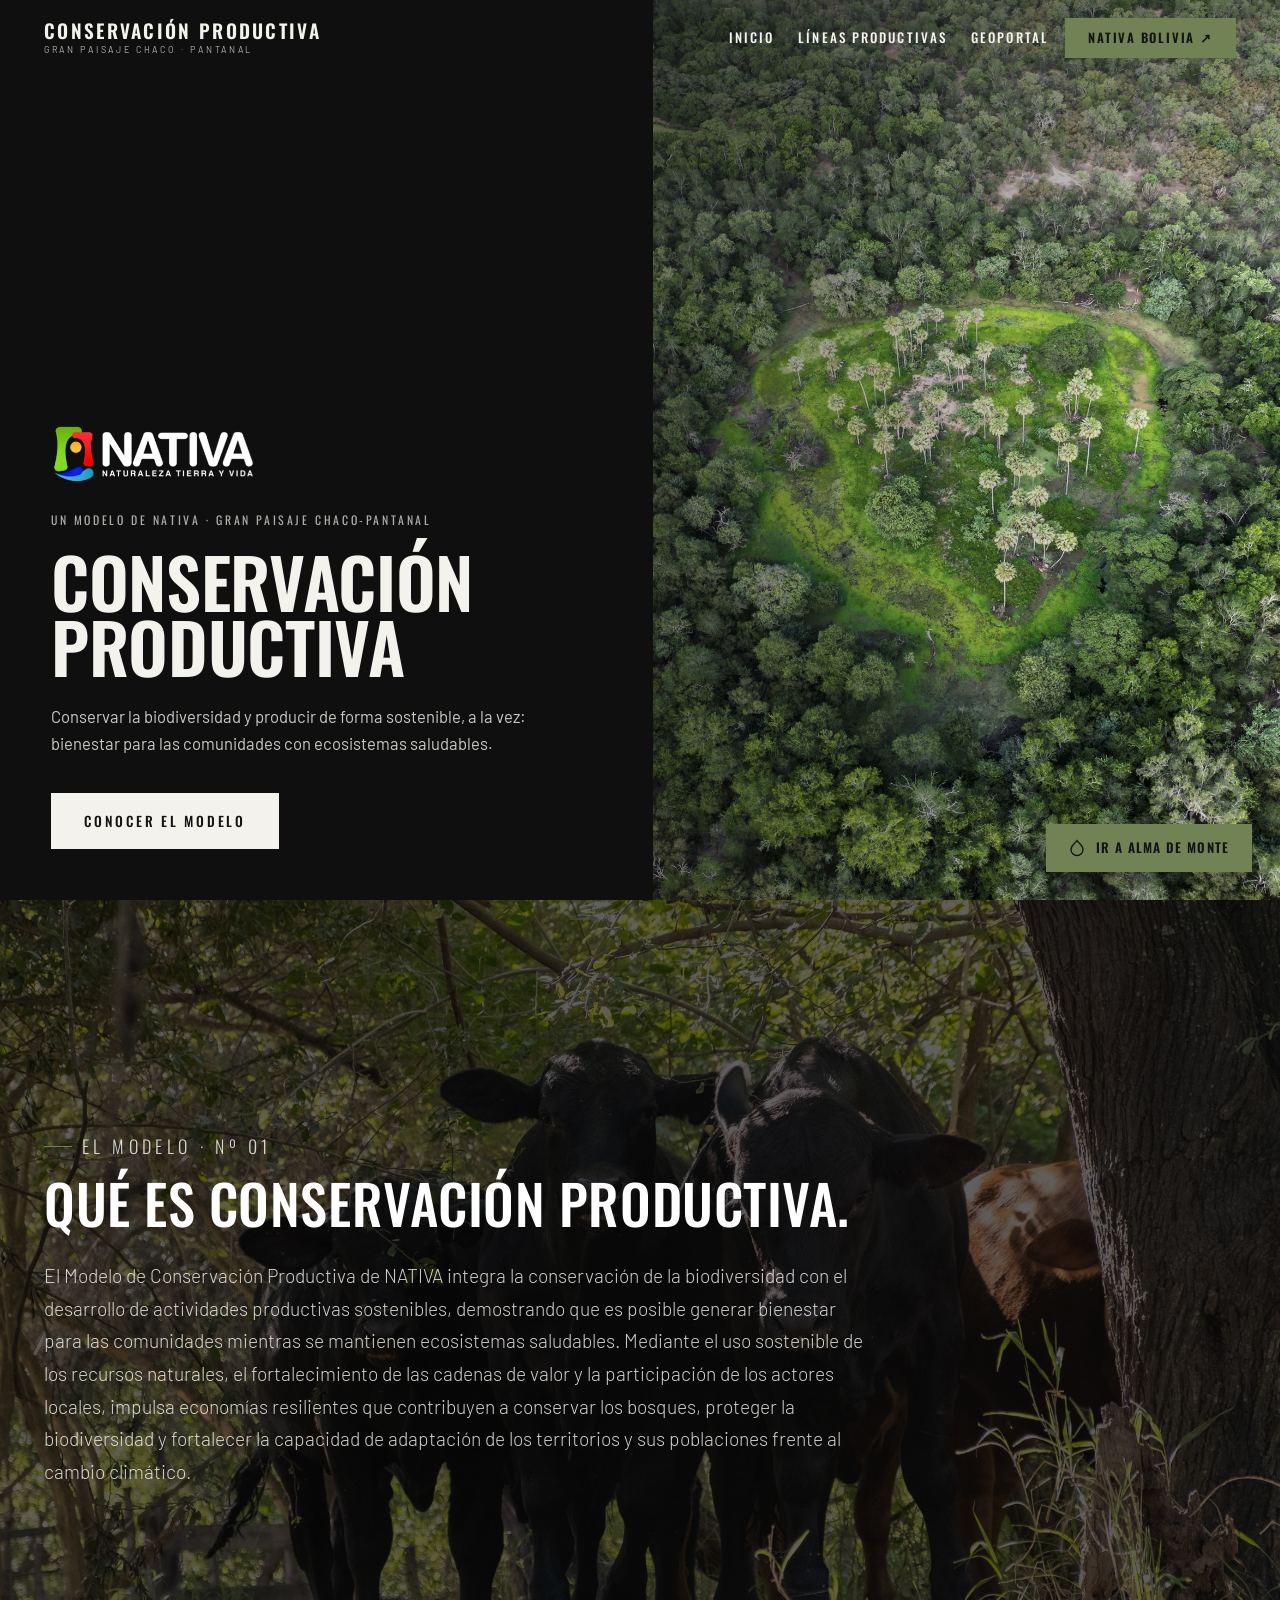
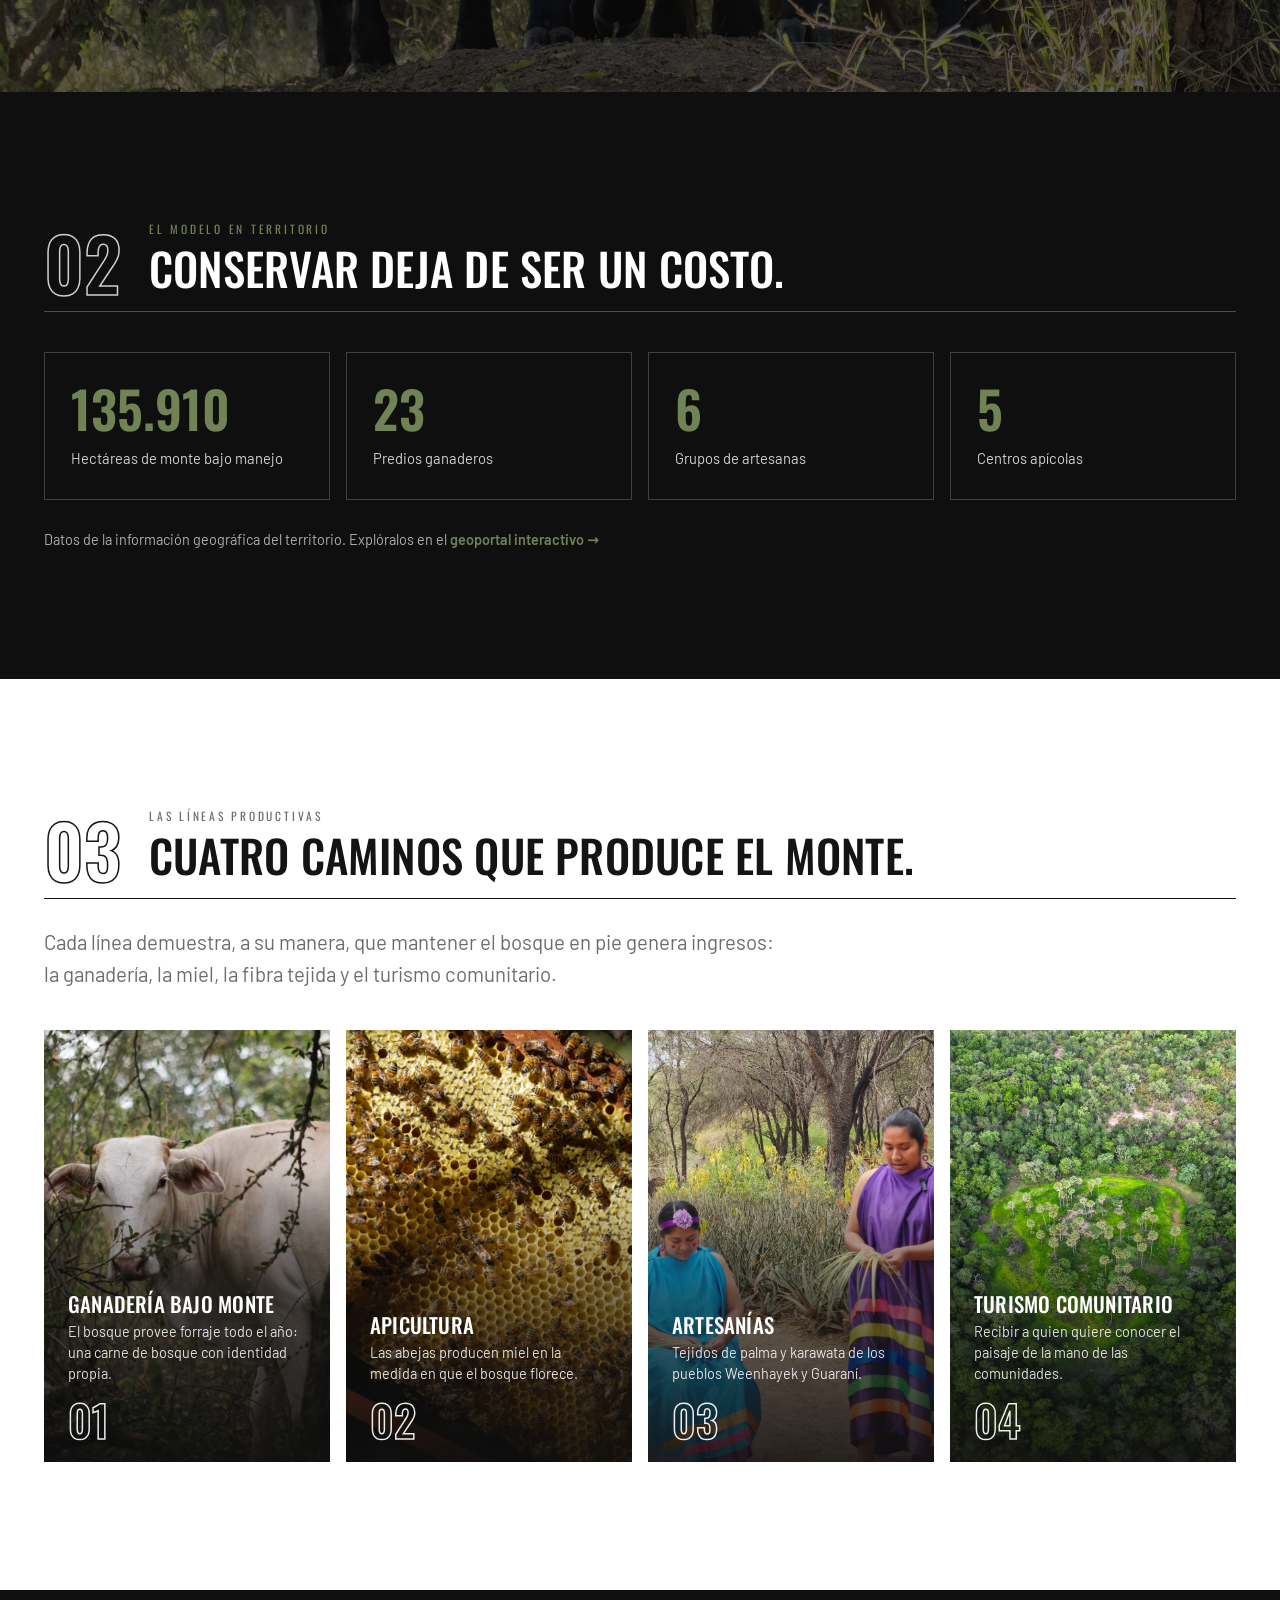
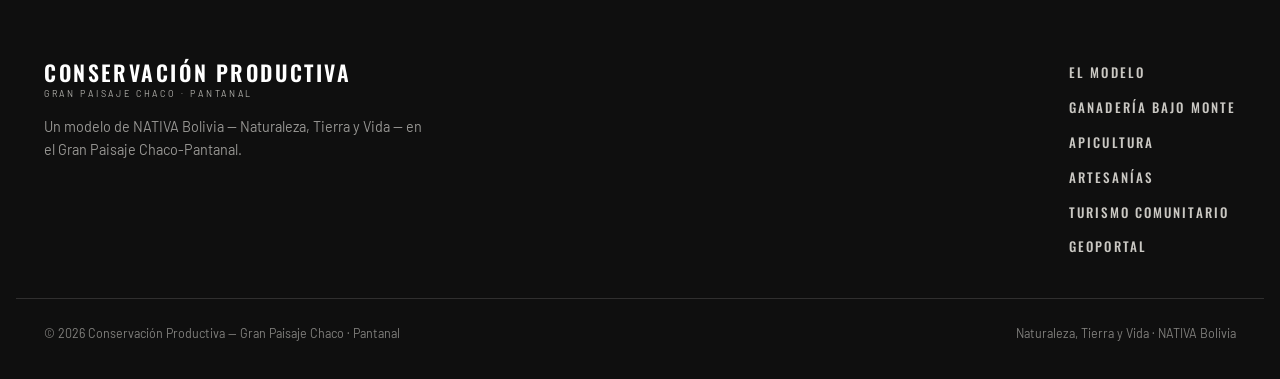
==== commit 75d2b50d: "Agregar logo NATIVA en el hero del inicio" ====
--- a/index.html
+++ b/index.html
@@ -8,7 +8,7 @@
   <link rel="preconnect" href="https://fonts.googleapis.com" />
   <link rel="preconnect" href="https://fonts.gstatic.com" crossorigin />
   <link href="https://fonts.googleapis.com/css2?family=Oswald:wght@300;400;500;600&family=Barlow:wght@300;400;500;600;700&display=swap" rel="stylesheet" />
-  <link rel="stylesheet" href="styles.css?v=15" />
+  <link rel="stylesheet" href="styles.css?v=16" />
 </head>
 <body>
   <a href="#contenido" class="skip-link">Saltar al contenido</a>
@@ -38,6 +38,7 @@
     <!-- HERO -->
     <section class="cp-cover">
       <div class="cp-cover__panel">
+        <img class="cp-cover__logo reveal" src="IMAGENES/logovbl.png" alt="NATIVA — Naturaleza, Tierra y Vida" decoding="async" />
         <p class="cp-cover__ey reveal">Un modelo de NATIVA · Gran Paisaje Chaco-Pantanal</p>
         <h1 class="cp-cover__ttl reveal" data-delay="80">Conservación Productiva</h1>
         <p class="cp-cover__sub reveal" data-delay="160">Conservar la biodiversidad y producir de forma sostenible, a la vez: bienestar para las comunidades con ecosistemas saludables.</p>
--- a/styles.css
+++ b/styles.css
@@ -784,3 +784,6 @@
 /* Inicio · apartado "Líneas productivas": imágenes en color real por defecto (sin desaturar) */
 #lineas .cp-turi__img { filter: none; }
 #lineas .cp-turi:hover .cp-turi__img { filter: none; transform: scale(1.04); }
+
+/* Logo NATIVA sobre el hero del inicio */
+.cp-cover__logo { width: clamp(150px, 16vw, 205px); height: auto; margin-bottom: 1.75rem; }
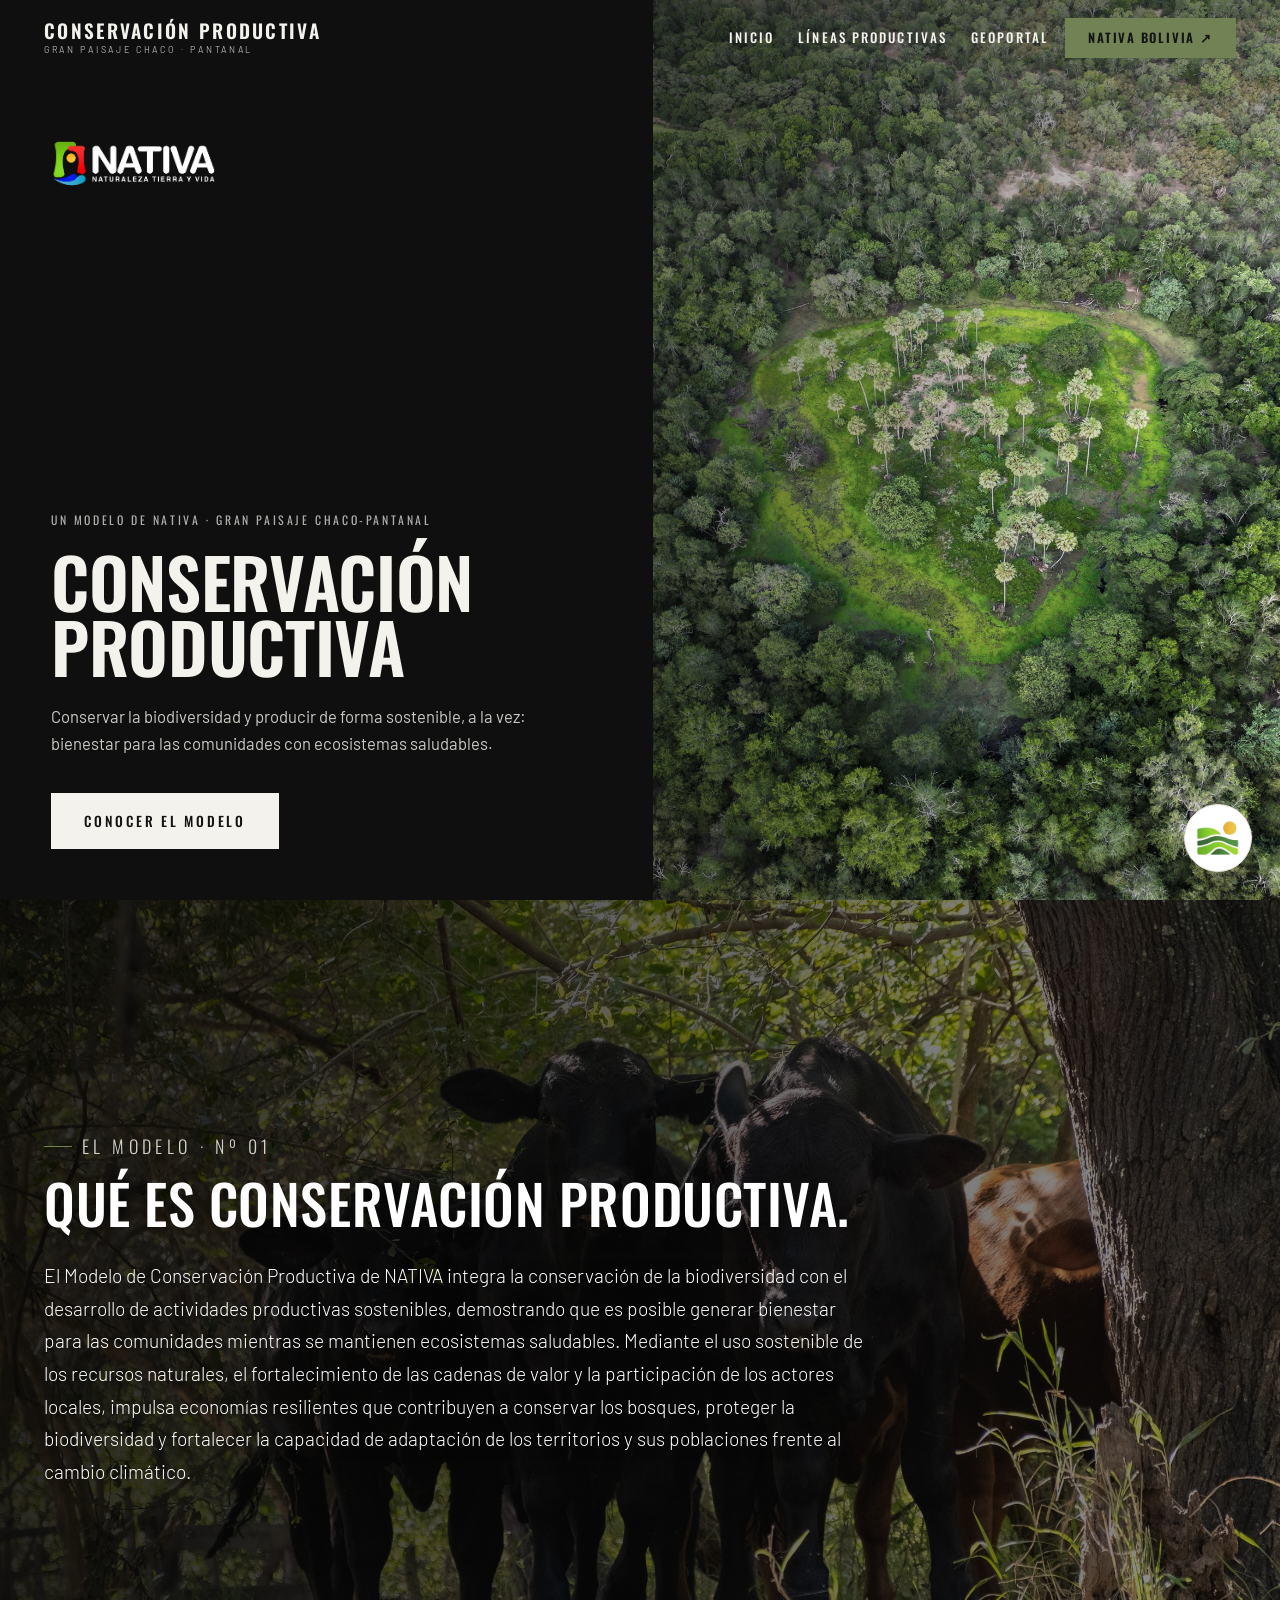
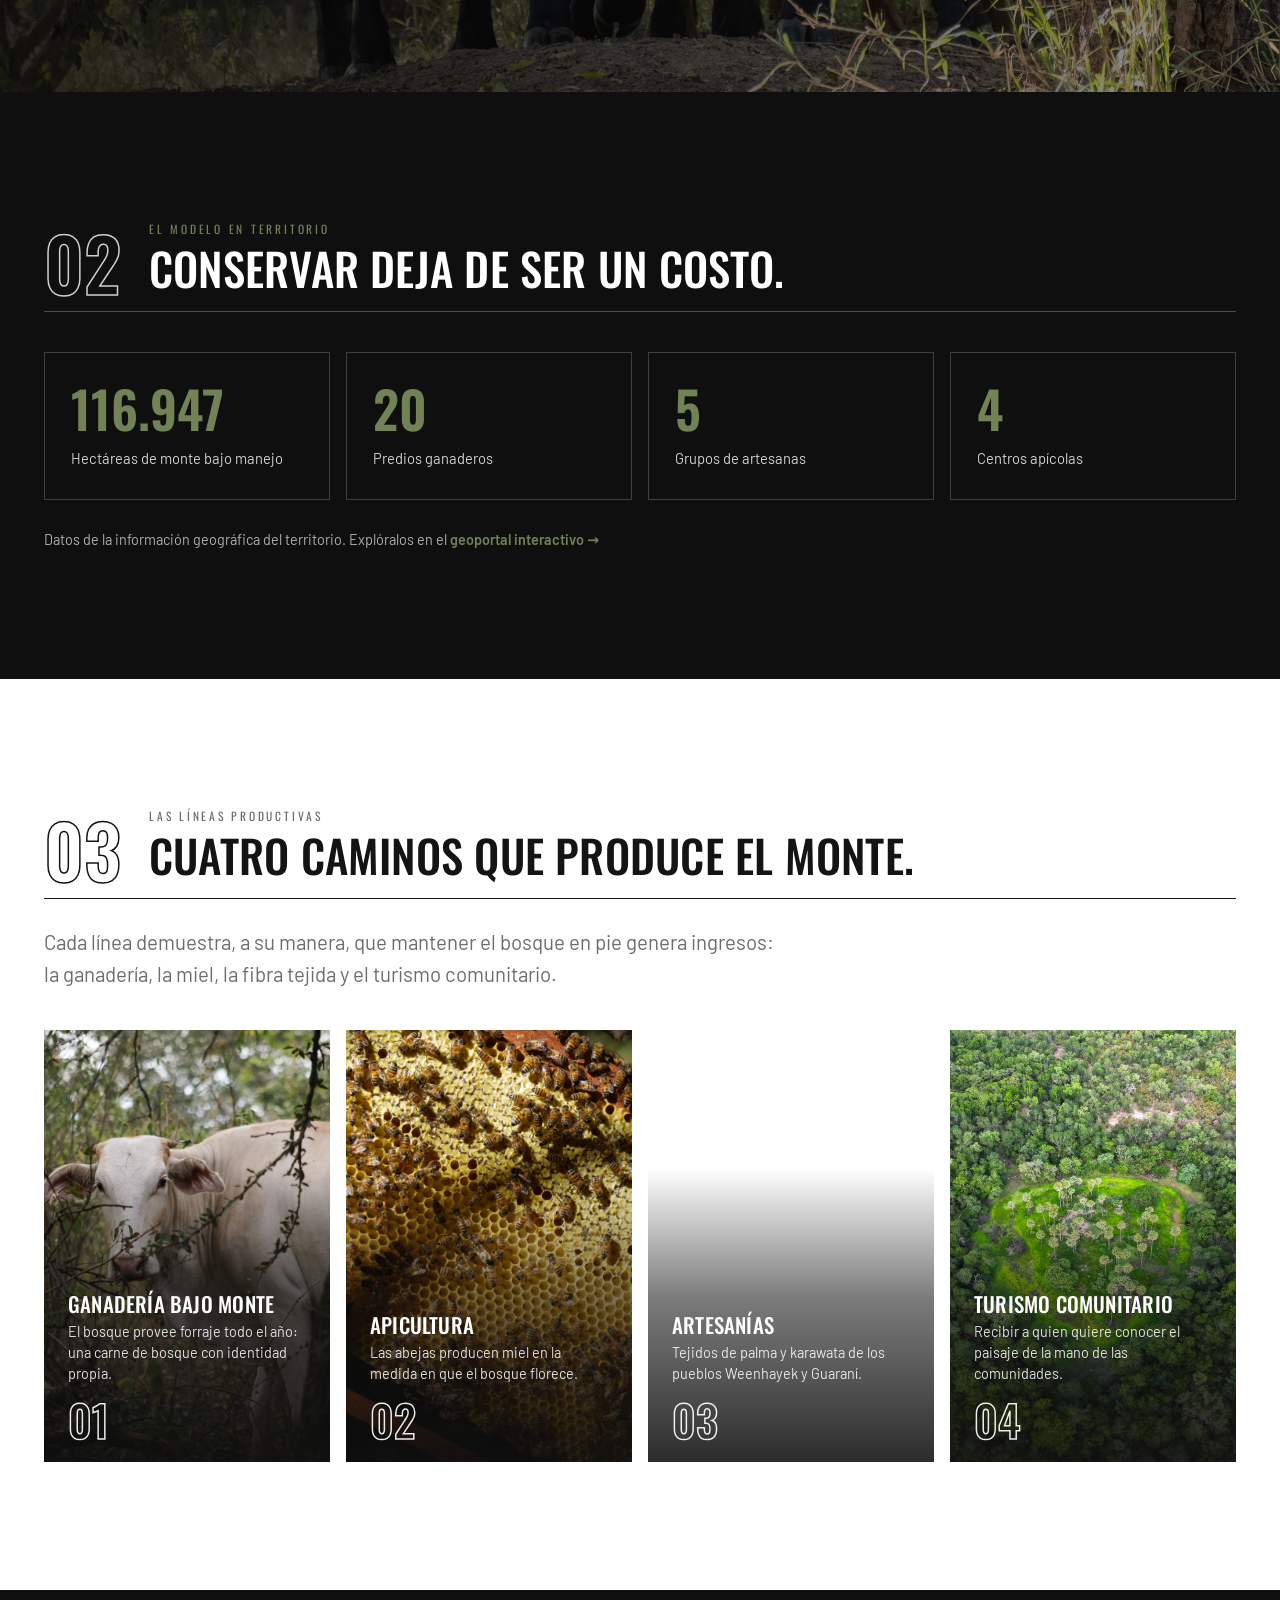
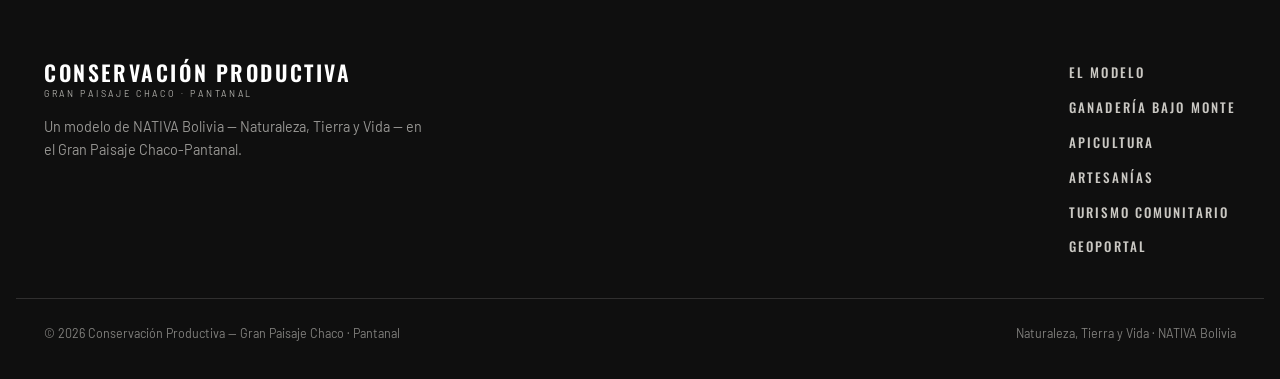
==== commit a262d3a8: "Integrar logo NATIVA en hero, logo Alma de Monte en botón flotante, texto blanco en banda" ====
--- a/index.html
+++ b/index.html
@@ -8,7 +8,7 @@
   <link rel="preconnect" href="https://fonts.googleapis.com" />
   <link rel="preconnect" href="https://fonts.gstatic.com" crossorigin />
   <link href="https://fonts.googleapis.com/css2?family=Oswald:wght@300;400;500;600&family=Barlow:wght@300;400;500;600;700&display=swap" rel="stylesheet" />
-  <link rel="stylesheet" href="styles.css?v=16" />
+  <link rel="stylesheet" href="styles.css?v=17" />
 </head>
 <body>
   <a href="#contenido" class="skip-link">Saltar al contenido</a>
@@ -148,8 +148,8 @@
   <script src="script.js?v=2"></script>
   <!-- Botón flotante: ir a Alma de Monte -->
   <a class="cp-fab" aria-label="Ir a Alma de Monte">
-    <svg viewBox="0 0 24 24" fill="none" stroke="currentColor" stroke-width="1.8" aria-hidden="true"><path d="M12 2C15 6.5 20 8.5 20 14a8 8 0 1 1-16 0C4 8.5 9 6.5 12 2z"/></svg>
-    <span class="cp-fab__t">Ir a Alma de Monte</span>
+    
+    <img class="cp-fab__img" src="IMAGENES/logoalmmont.png" alt="Alma de Monte" decoding="async" />
   </a>
 
 </body>
--- a/styles.css
+++ b/styles.css
@@ -123,12 +123,12 @@
 /* ---------- Banda foto (Urgencia / Nunca solos) ---------- */
 .banda { position: relative; min-height: 88vh; display: flex; align-items: center; overflow: hidden; color: var(--cream); }
 .banda__img { position: absolute; inset: 0; width: 100%; height: 100%; object-fit: cover; }
-.banda__veil { position: absolute; inset: 0; background: rgba(8,8,8,0.64); }
+.banda__veil { position: absolute; inset: 0; background: linear-gradient(90deg, rgba(6,6,6,0.86) 0%, rgba(6,6,6,0.6) 55%, rgba(6,6,6,0.42) 100%); }
 .banda__veil--izq { background: linear-gradient(to right, rgba(8,8,8,0.9), rgba(8,8,8,0.55) 55%, rgba(8,8,8,0.3)); }
 .banda__inner { position: relative; z-index: 2; width: 100%; }
 .banda__inner .max { max-width: 46rem; }
-.banda h2 { font-family: var(--display); font-weight: 500; font-size: clamp(2rem, 4.4vw, 3.4rem); line-height: 1.04; color: #fff; }
-.banda p { max-width: 36rem; margin-top: 1.75rem; font-size: 1.12rem; color: rgba(244,242,236,0.85); font-weight: 300; }
+.banda h2 { font-family: var(--display); font-weight: 500; font-size: clamp(2rem, 4.4vw, 3.4rem); line-height: 1.04; color: #fff; text-shadow: 0 2px 20px rgba(0,0,0,0.5); }
+.banda p { max-width: 36rem; margin-top: 1.75rem; font-size: 1.12rem; color: #ffffff; font-weight: 300; text-shadow: 0 1px 14px rgba(0,0,0,0.5); }
 
 /* ---------- Giro / intro ---------- */
 .giro { padding: clamp(6rem, 12vw, 11rem) 0 clamp(4rem, 8vw, 7rem); text-align: center; }
@@ -754,10 +754,10 @@
 @media (max-width: 460px) { .cp-datos { grid-template-columns: 1fr; } }
 
 /* — Botón flotante persistente "Ir a Alma de Monte" — */
-.cp-fab { position: fixed; right: clamp(1rem,3vw,1.75rem); bottom: clamp(1rem,3vw,1.75rem); z-index: 90; display: inline-flex; align-items: center; gap: 0.6rem; background: var(--stat); color: var(--ink); font-family: var(--display); text-transform: uppercase; letter-spacing: 0.1em; font-size: 0.82rem; font-weight: 600; padding: 0.85rem 1.4rem; box-shadow: 0 12px 30px -10px rgba(15,15,15,0.5); transition: transform 0.25s var(--ease), background 0.25s; }
-.cp-fab:hover { transform: translateY(-3px); background: #6aa221; }
-.cp-fab svg { width: 18px; height: 18px; flex: 0 0 18px; }
-@media (max-width: 520px) { .cp-fab { padding: 0.85rem; } .cp-fab__t { display: none; } }
+.cp-fab { position: fixed; right: clamp(1rem,3vw,1.75rem); bottom: clamp(1rem,3vw,1.75rem); z-index: 90; display: grid; place-items: center; width: 4.25rem; height: 4.25rem; padding: 0; border-radius: 999px; background: #fff; border: 1px solid var(--line); box-shadow: 0 12px 30px -8px rgba(15,15,15,0.45); transition: transform 0.25s var(--ease), box-shadow 0.25s; overflow: hidden; }
+.cp-fab:hover { transform: translateY(-3px); box-shadow: 0 16px 36px -8px rgba(15,15,15,0.55); }
+.cp-fab__img { width: 66%; height: 66%; object-fit: contain; display: block; }
+@media (max-width: 520px) { .cp-fab { width: 3.6rem; height: 3.6rem; } }
 
 /* — Móvil: garantizar que el botón "NATIVA Bolivia" se mantenga en la barra — */
 @media (max-width: 600px) {
@@ -786,4 +786,5 @@
 #lineas .cp-turi:hover .cp-turi__img { filter: none; transform: scale(1.04); }
 
 /* Logo NATIVA sobre el hero del inicio */
-.cp-cover__logo { width: clamp(150px, 16vw, 205px); height: auto; margin-bottom: 1.75rem; }
+.cp-cover__logo { width: clamp(132px, 13vw, 172px); height: auto; margin-bottom: auto; align-self: flex-start; }
+@media (max-width: 820px) { .cp-cover__logo { margin-bottom: 1.25rem; } }
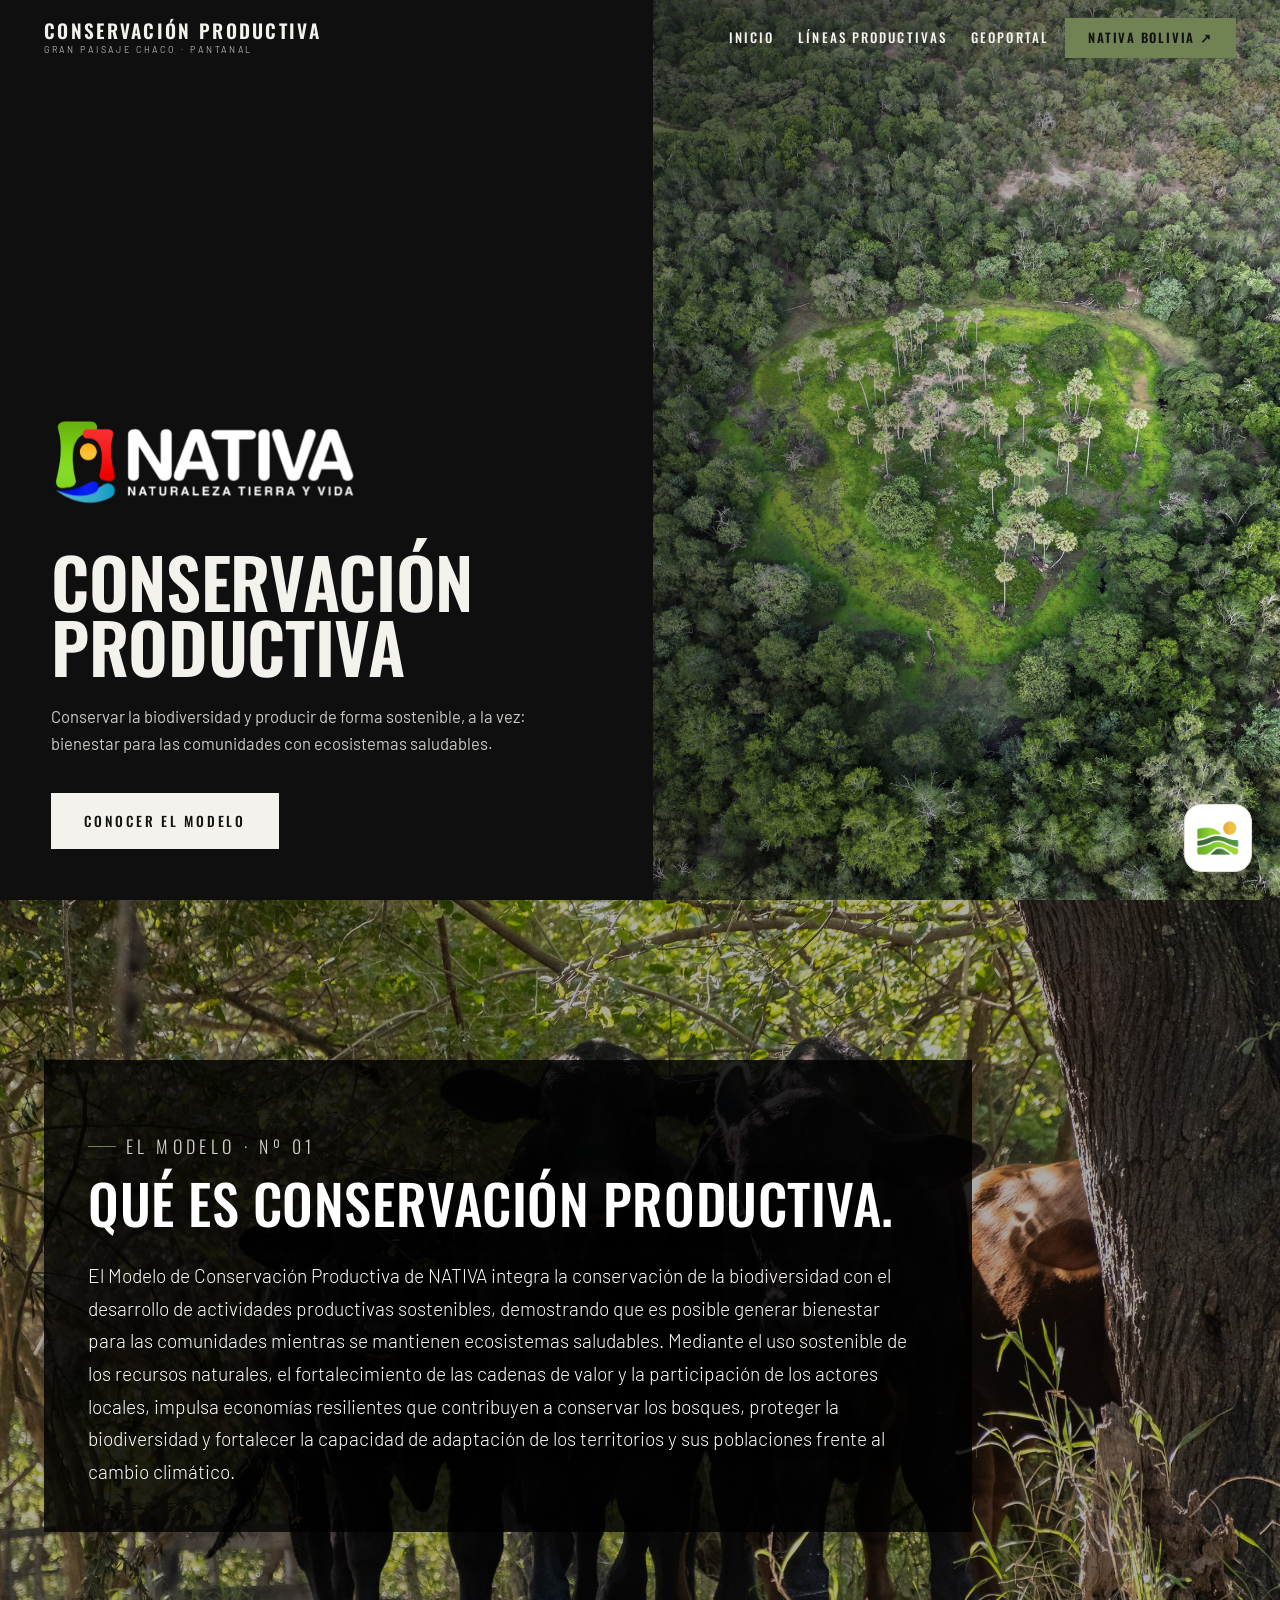
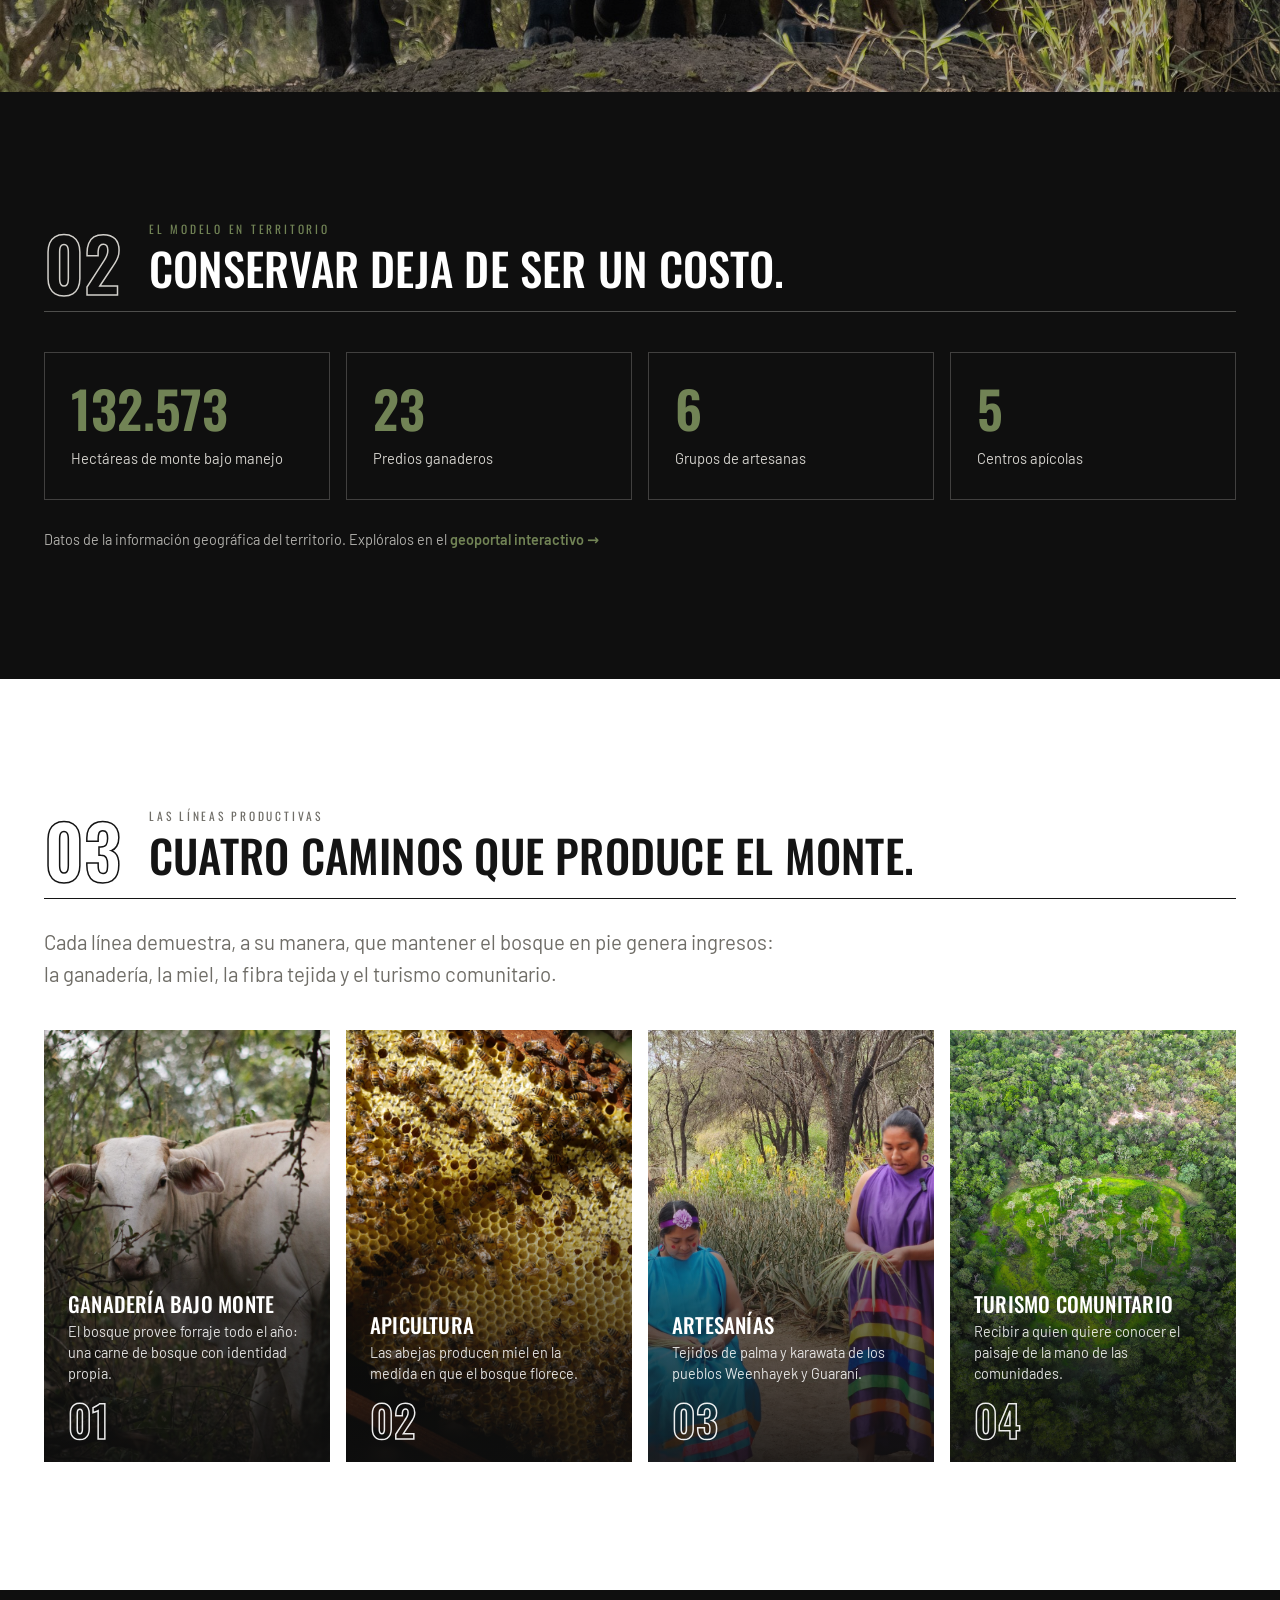
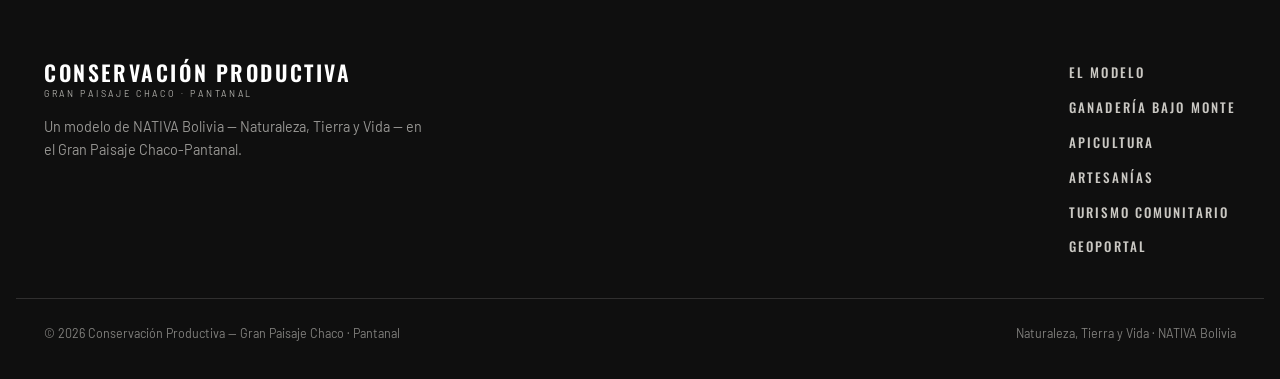
==== commit 70b1f13d: "Hero: quitar eyebrow y agrandar logo; botón redondeado; recuadro negro 80% en banda 01" ====
--- a/index.html
+++ b/index.html
@@ -8,7 +8,7 @@
   <link rel="preconnect" href="https://fonts.googleapis.com" />
   <link rel="preconnect" href="https://fonts.gstatic.com" crossorigin />
   <link href="https://fonts.googleapis.com/css2?family=Oswald:wght@300;400;500;600&family=Barlow:wght@300;400;500;600;700&display=swap" rel="stylesheet" />
-  <link rel="stylesheet" href="styles.css?v=17" />
+  <link rel="stylesheet" href="styles.css?v=18" />
 </head>
 <body>
   <a href="#contenido" class="skip-link">Saltar al contenido</a>
@@ -39,7 +39,6 @@
     <section class="cp-cover">
       <div class="cp-cover__panel">
         <img class="cp-cover__logo reveal" src="IMAGENES/logovbl.png" alt="NATIVA — Naturaleza, Tierra y Vida" decoding="async" />
-        <p class="cp-cover__ey reveal">Un modelo de NATIVA · Gran Paisaje Chaco-Pantanal</p>
         <h1 class="cp-cover__ttl reveal" data-delay="80">Conservación Productiva</h1>
         <p class="cp-cover__sub reveal" data-delay="160">Conservar la biodiversidad y producir de forma sostenible, a la vez: bienestar para las comunidades con ecosistemas saludables.</p>
         <div class="cp-cover__actions reveal" data-delay="240">
--- a/styles.css
+++ b/styles.css
@@ -123,10 +123,10 @@
 /* ---------- Banda foto (Urgencia / Nunca solos) ---------- */
 .banda { position: relative; min-height: 88vh; display: flex; align-items: center; overflow: hidden; color: var(--cream); }
 .banda__img { position: absolute; inset: 0; width: 100%; height: 100%; object-fit: cover; }
-.banda__veil { position: absolute; inset: 0; background: linear-gradient(90deg, rgba(6,6,6,0.86) 0%, rgba(6,6,6,0.6) 55%, rgba(6,6,6,0.42) 100%); }
+.banda__veil { position: absolute; inset: 0; background: rgba(6,6,6,0.32); }
 .banda__veil--izq { background: linear-gradient(to right, rgba(8,8,8,0.9), rgba(8,8,8,0.55) 55%, rgba(8,8,8,0.3)); }
 .banda__inner { position: relative; z-index: 2; width: 100%; }
-.banda__inner .max { max-width: 46rem; }
+.banda__inner .max { max-width: 46rem; background: rgba(0,0,0,0.8); padding: clamp(1.6rem, 3.5vw, 2.75rem); }
 .banda h2 { font-family: var(--display); font-weight: 500; font-size: clamp(2rem, 4.4vw, 3.4rem); line-height: 1.04; color: #fff; text-shadow: 0 2px 20px rgba(0,0,0,0.5); }
 .banda p { max-width: 36rem; margin-top: 1.75rem; font-size: 1.12rem; color: #ffffff; font-weight: 300; text-shadow: 0 1px 14px rgba(0,0,0,0.5); }
 
@@ -754,7 +754,7 @@
 @media (max-width: 460px) { .cp-datos { grid-template-columns: 1fr; } }
 
 /* — Botón flotante persistente "Ir a Alma de Monte" — */
-.cp-fab { position: fixed; right: clamp(1rem,3vw,1.75rem); bottom: clamp(1rem,3vw,1.75rem); z-index: 90; display: grid; place-items: center; width: 4.25rem; height: 4.25rem; padding: 0; border-radius: 999px; background: #fff; border: 1px solid var(--line); box-shadow: 0 12px 30px -8px rgba(15,15,15,0.45); transition: transform 0.25s var(--ease), box-shadow 0.25s; overflow: hidden; }
+.cp-fab { position: fixed; right: clamp(1rem,3vw,1.75rem); bottom: clamp(1rem,3vw,1.75rem); z-index: 90; display: grid; place-items: center; width: 4.25rem; height: 4.25rem; padding: 0; border-radius: 1.1rem; background: #fff; border: 1px solid var(--line); box-shadow: 0 12px 30px -8px rgba(15,15,15,0.45); transition: transform 0.25s var(--ease), box-shadow 0.25s; overflow: hidden; }
 .cp-fab:hover { transform: translateY(-3px); box-shadow: 0 16px 36px -8px rgba(15,15,15,0.55); }
 .cp-fab__img { width: 66%; height: 66%; object-fit: contain; display: block; }
 @media (max-width: 520px) { .cp-fab { width: 3.6rem; height: 3.6rem; } }
@@ -786,5 +786,5 @@
 #lineas .cp-turi:hover .cp-turi__img { filter: none; transform: scale(1.04); }
 
 /* Logo NATIVA sobre el hero del inicio */
-.cp-cover__logo { width: clamp(132px, 13vw, 172px); height: auto; margin-bottom: auto; align-self: flex-start; }
+.cp-cover__logo { width: clamp(210px, 24vw, 320px); height: auto; margin-bottom: 1.6rem; align-self: flex-start; }
 @media (max-width: 820px) { .cp-cover__logo { margin-bottom: 1.25rem; } }
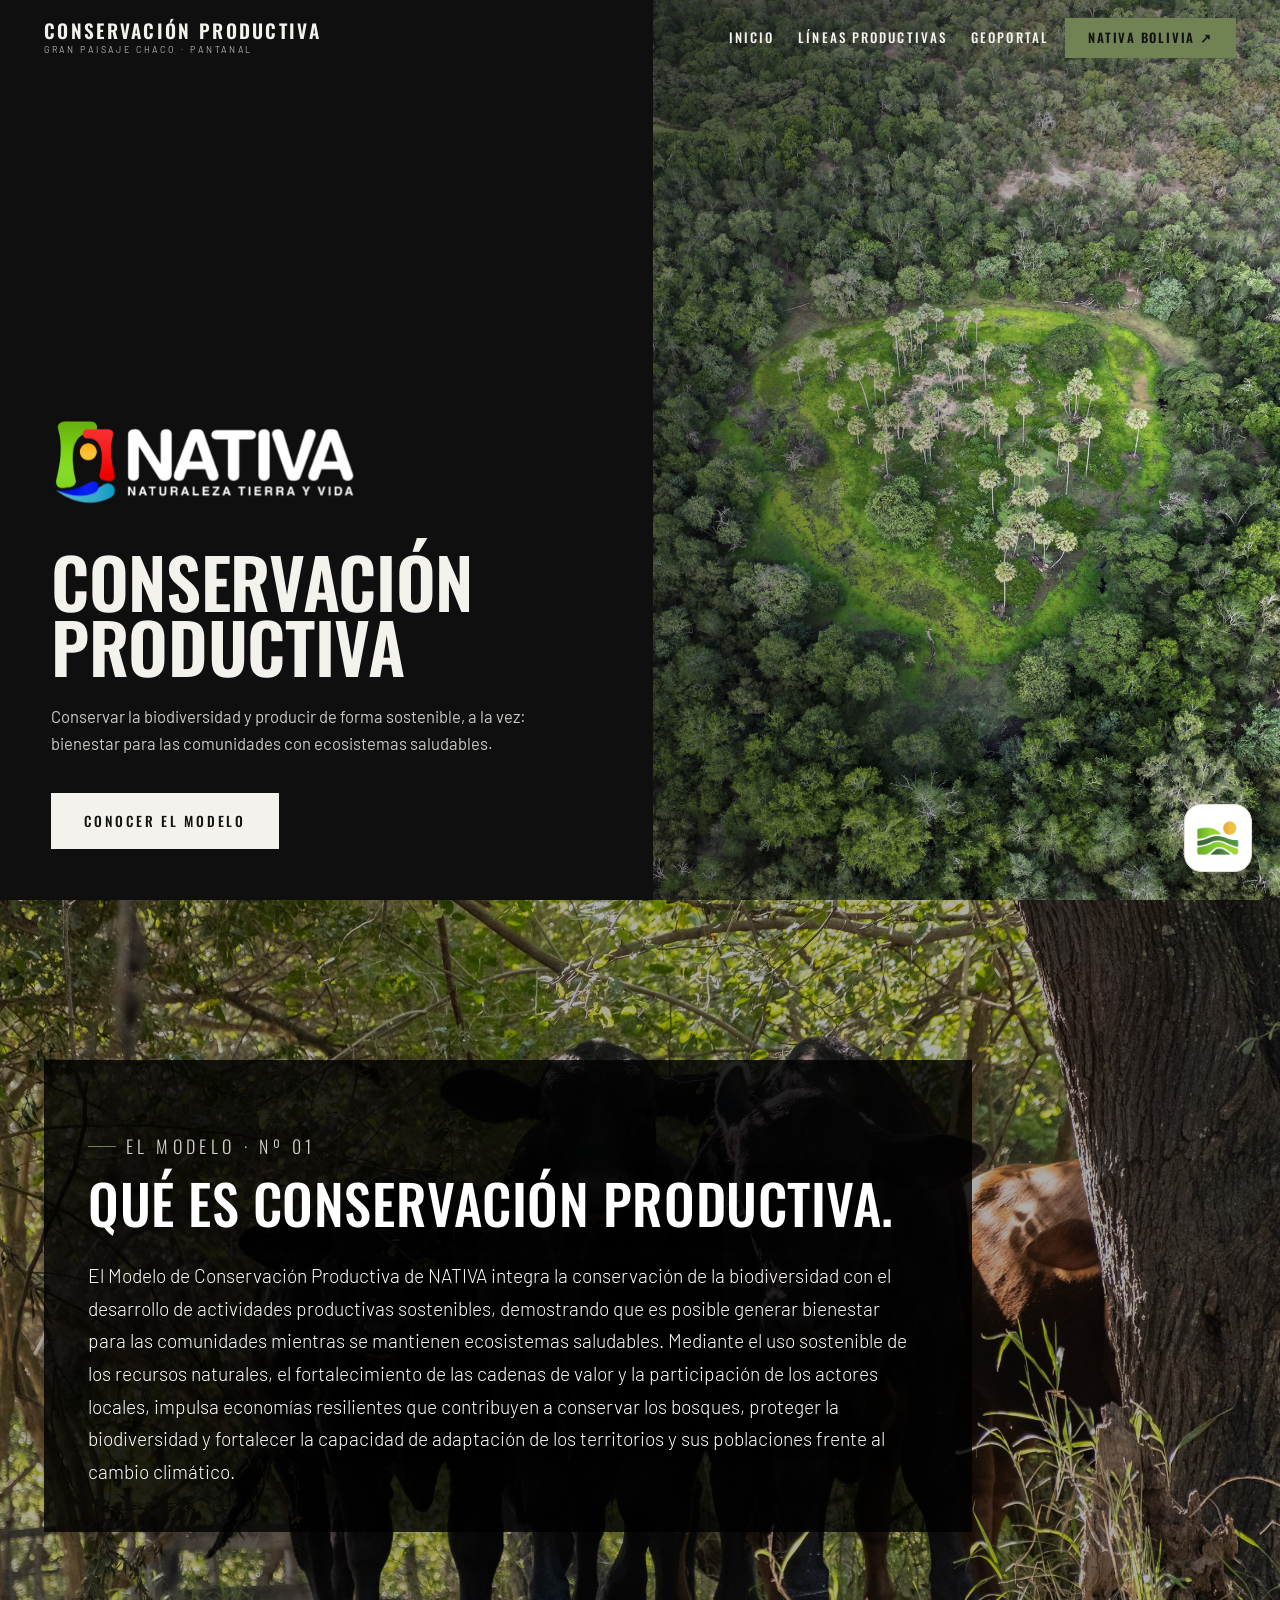
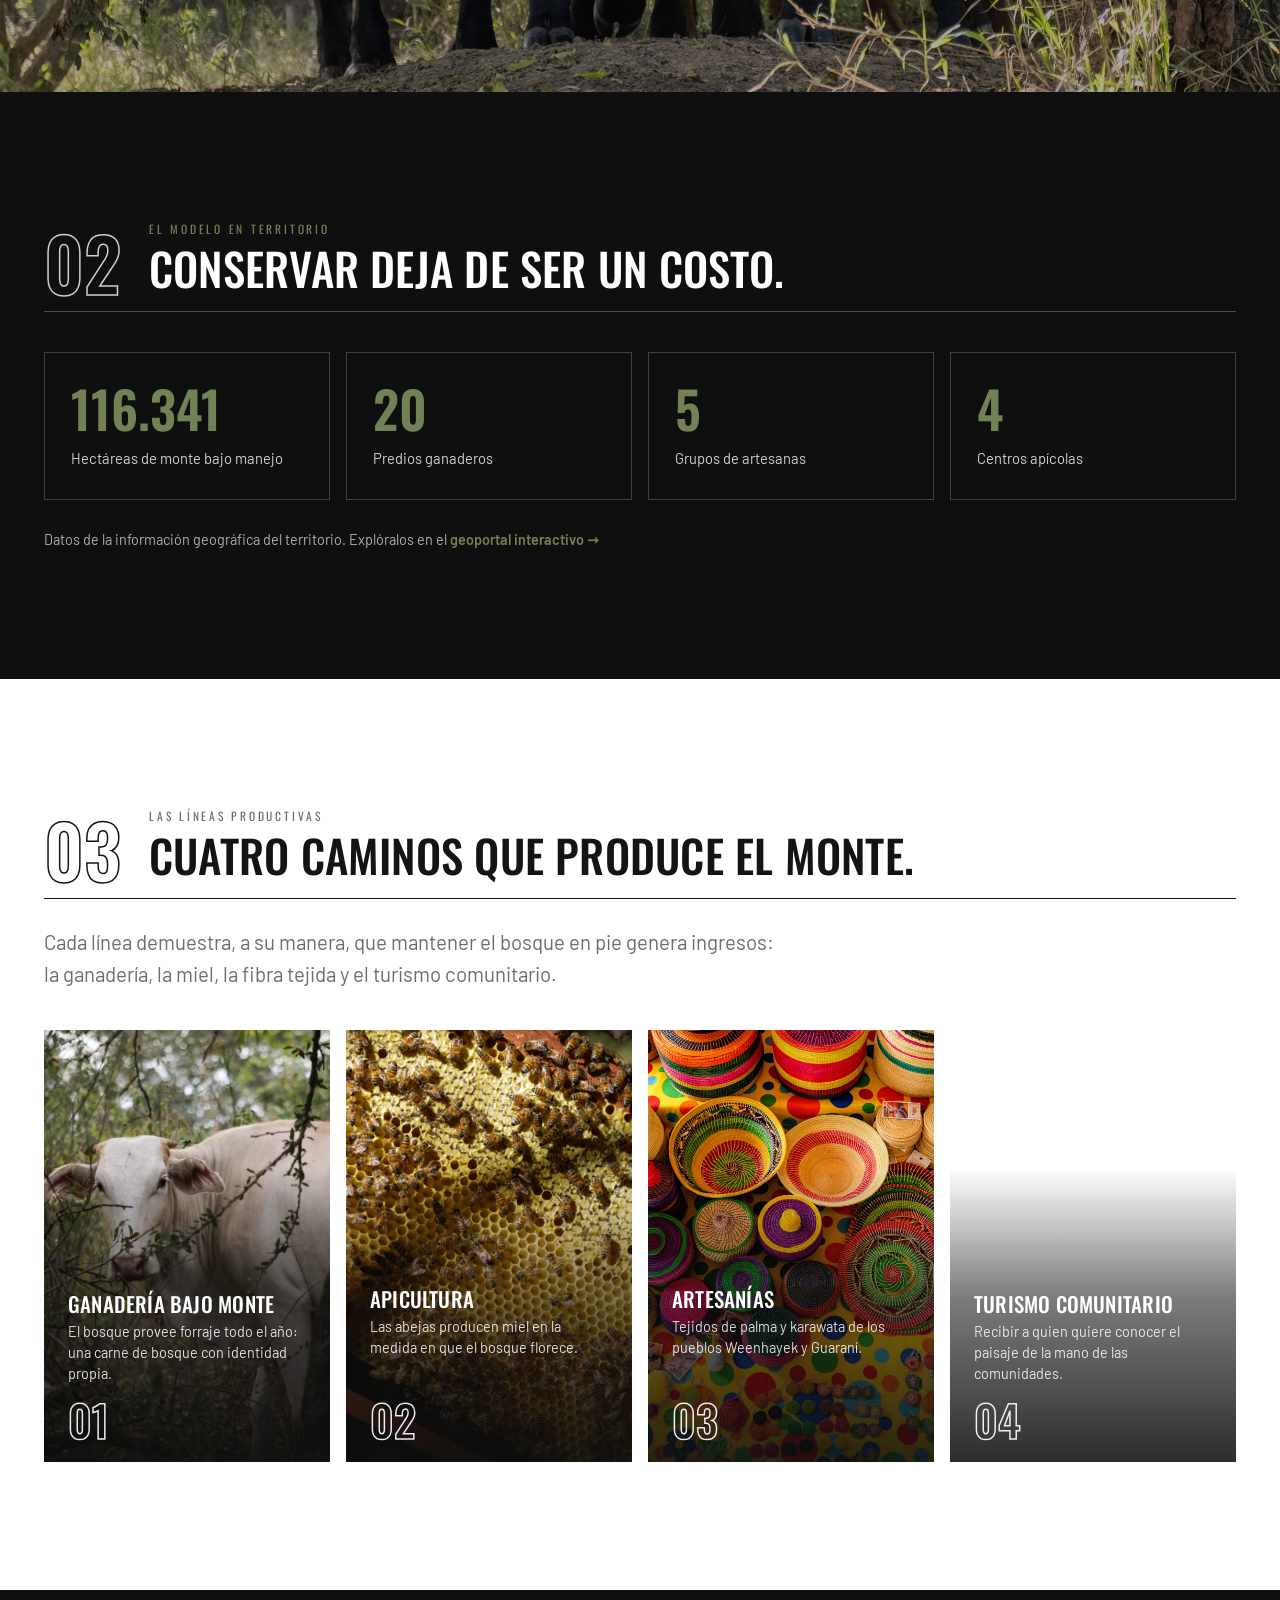
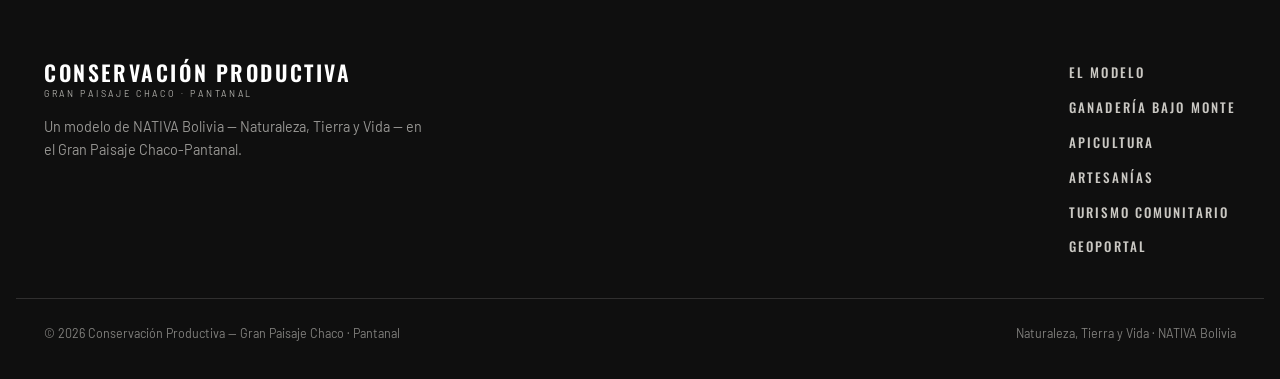
==== commit dc9479a8: "Sincronizar cambios del sitio: imágenes img14-img17, variable --text2, ajustes de páginas" ====
--- a/index.html
+++ b/index.html
@@ -101,21 +101,21 @@
             <div class="cp-turi__veil" aria-hidden="true"></div>
             <div class="cp-turi__body">
               <h3 class="cp-turi__t">Apicultura</h3>
-              <p class="cp-turi__d">Las abejas producen miel en la medida en que el bosque florece.</p>
+              <p class="cp-turi__d">Las abejas producen miel en la medida en que el bosque florece.<p></p><br></p>
               <span class="cp-turi__n">02</span>
             </div>
           </a>
           <a class="cp-turi" href="artesanias.html">
-            <img class="cp-turi__img" src="IMAGENES/img5.jpeg" alt="Tejido de fibra natural." decoding="async" />
+            <img class="cp-turi__img" src="IMAGENES/img8.jpg" alt="Tejido de fibra natural." decoding="async" />
             <div class="cp-turi__veil" aria-hidden="true"></div>
             <div class="cp-turi__body">
               <h3 class="cp-turi__t">Artesanías</h3>
-              <p class="cp-turi__d">Tejidos de palma y karawata de los pueblos Weenhayek y Guaraní.</p>
+              <p class="cp-turi__d">Tejidos de palma y karawata de los pueblos Weenhayek y Guaraní.<p></p><br></p>
               <span class="cp-turi__n">03</span>
             </div>
           </a>
           <a class="cp-turi" href="turismo.html">
-            <img class="cp-turi__img" src="IMAGENES/img1.jpeg" alt="El paisaje del Gran Chaco." decoding="async" />
+            <img class="cp-turi__img" src="IMAGENES/img17.jpeg" alt="El paisaje del Gran Chaco." decoding="async" />
             <div class="cp-turi__veil" aria-hidden="true"></div>
             <div class="cp-turi__body">
               <h3 class="cp-turi__t">Turismo comunitario</h3>
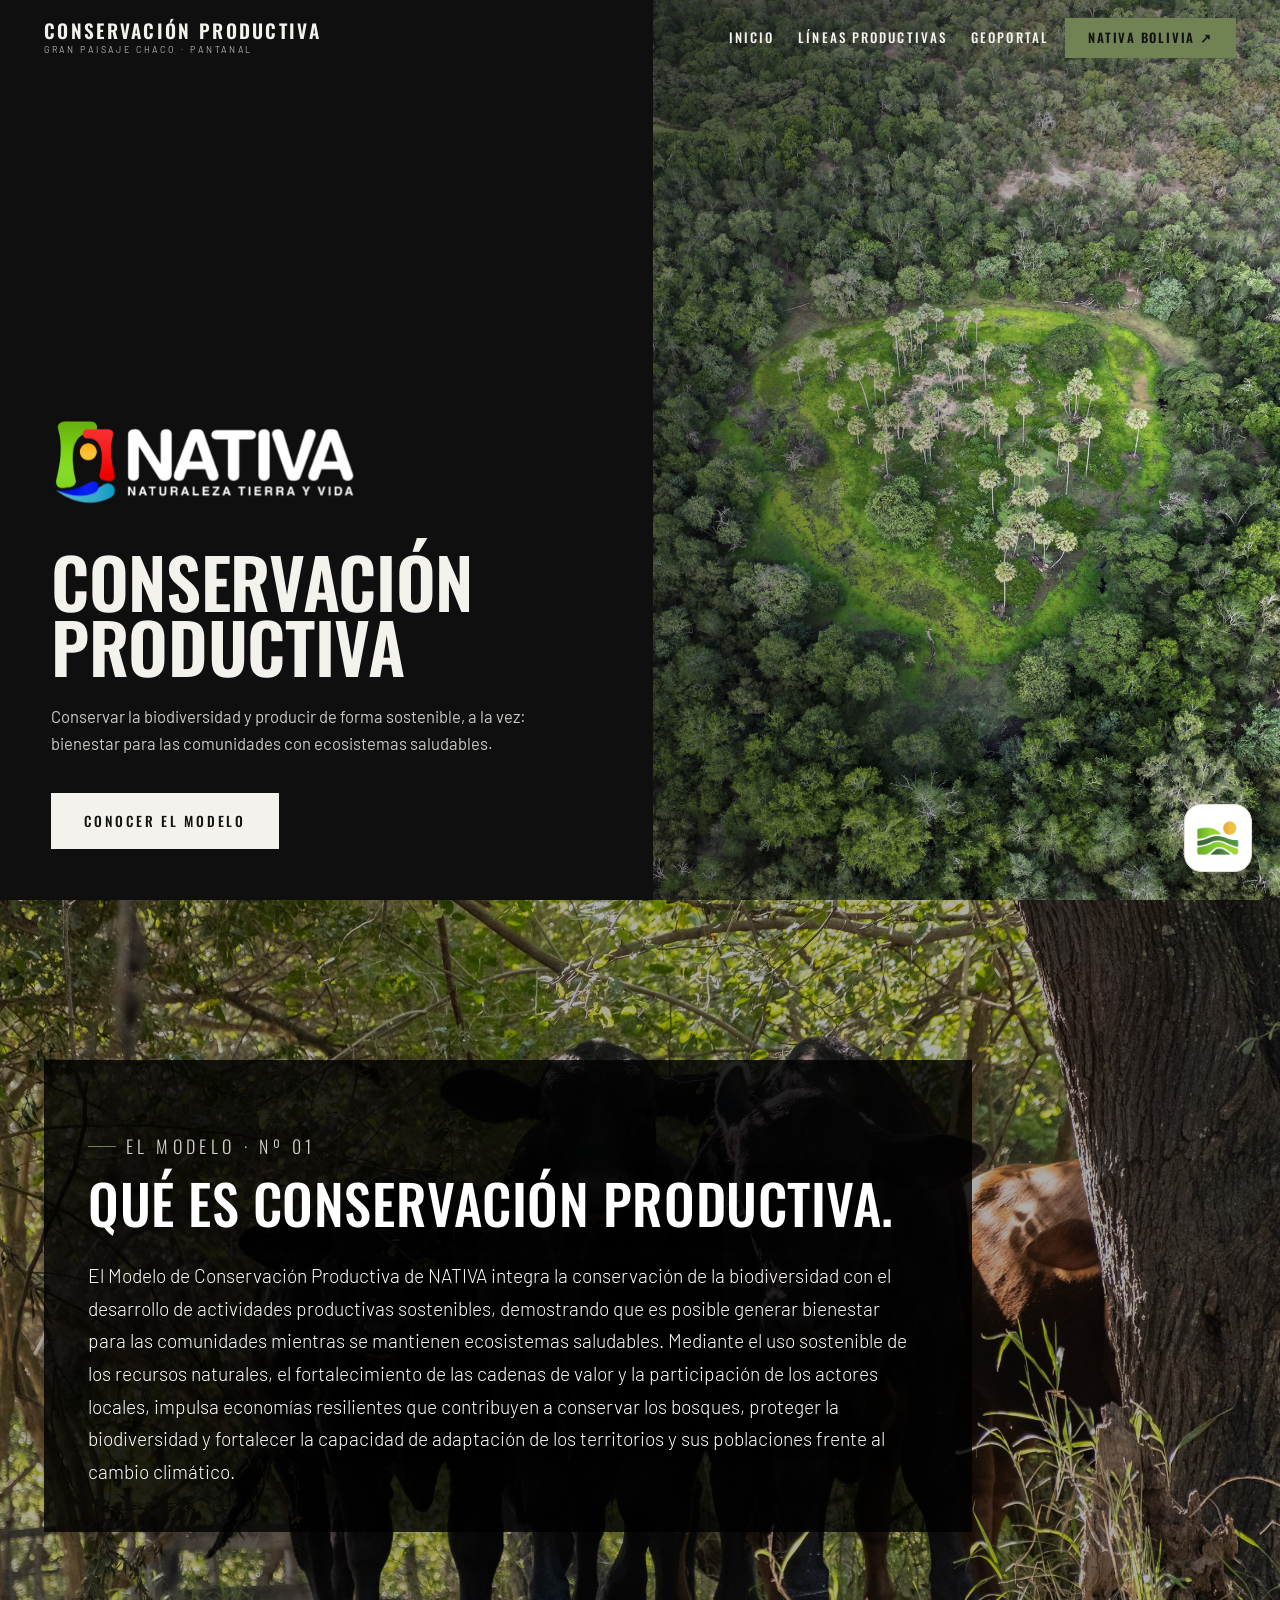
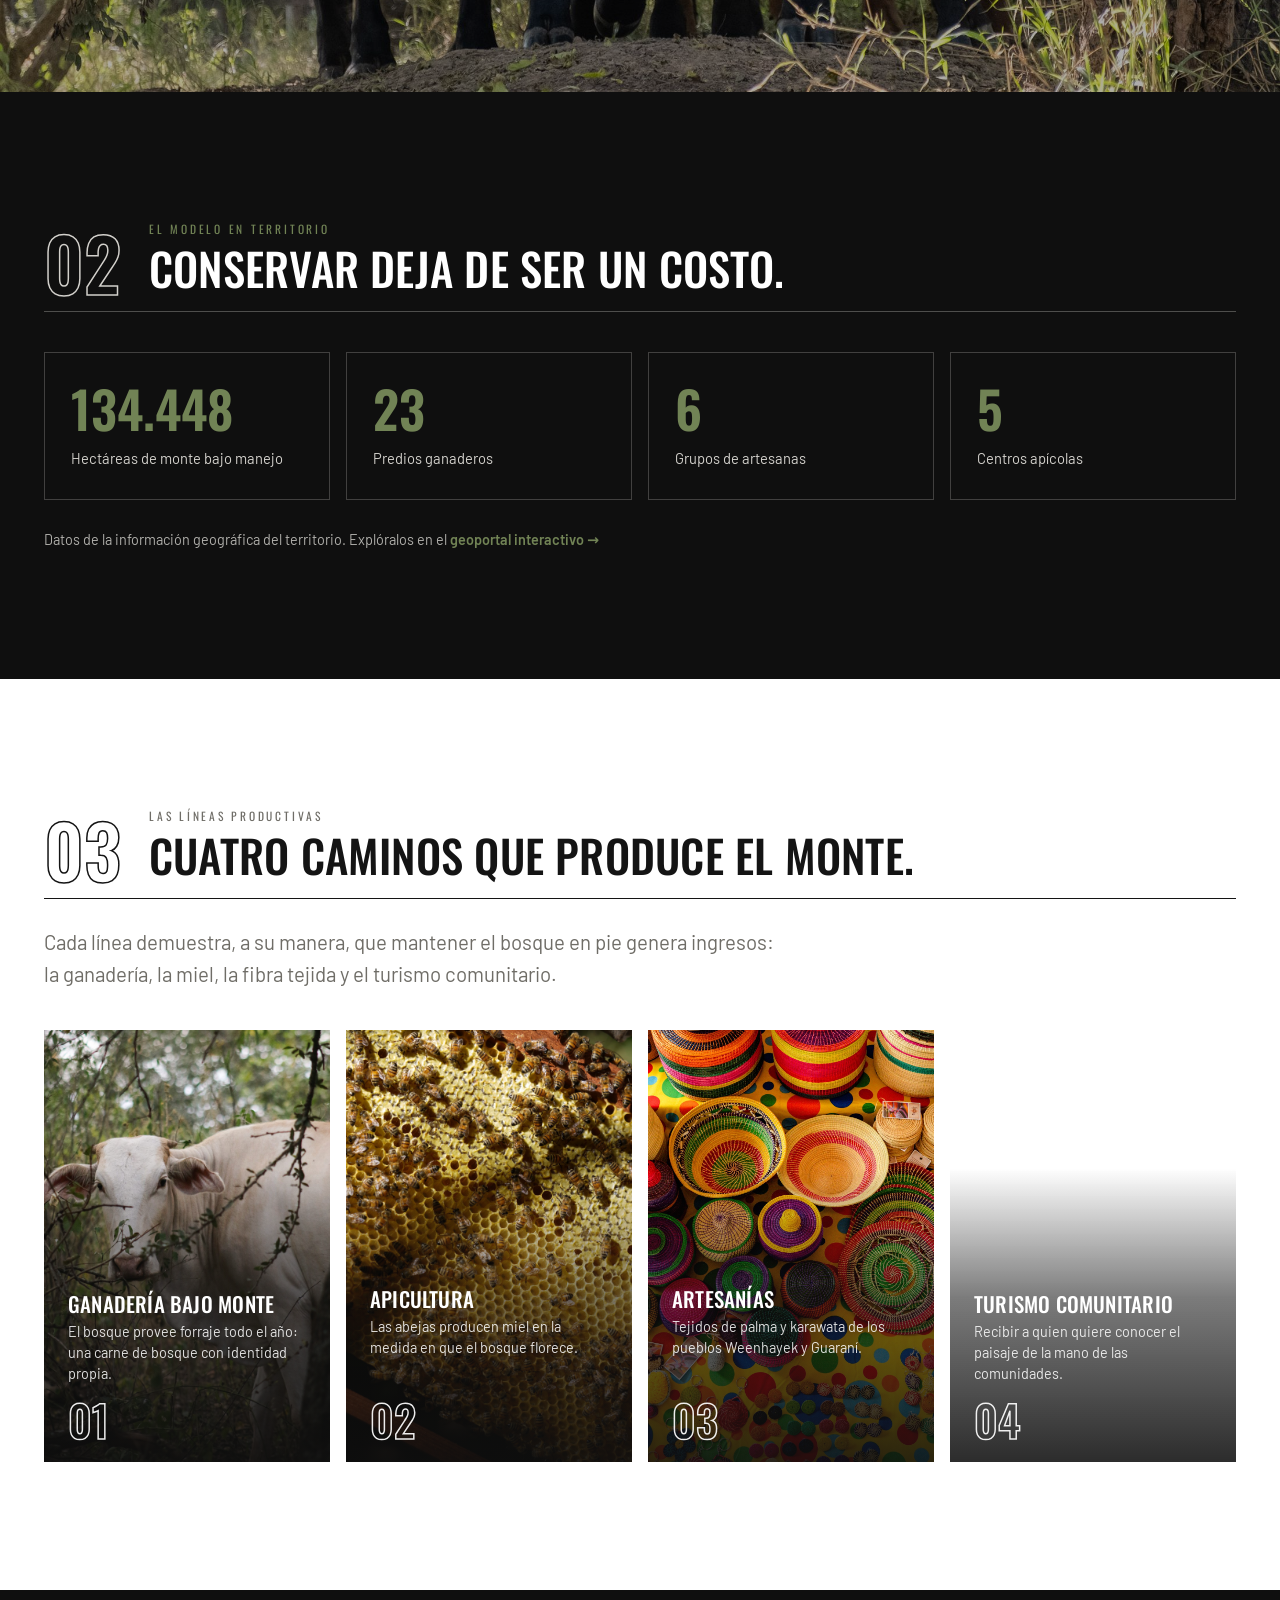
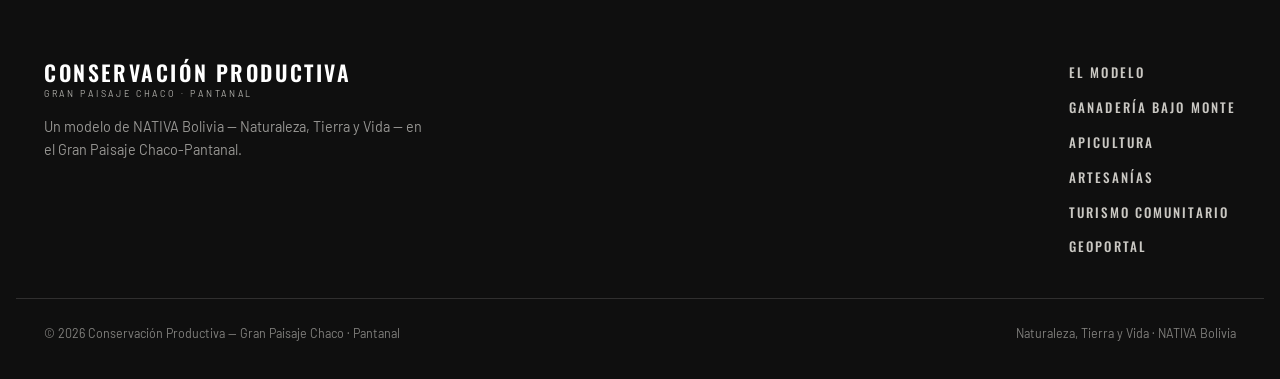
==== commit c3a23d25: "Ganadería: construir apartado (bosque como base, criterios, carne de bosque) con imágenes" ====
--- a/index.html
+++ b/index.html
@@ -8,7 +8,7 @@
   <link rel="preconnect" href="https://fonts.googleapis.com" />
   <link rel="preconnect" href="https://fonts.gstatic.com" crossorigin />
   <link href="https://fonts.googleapis.com/css2?family=Oswald:wght@300;400;500;600&family=Barlow:wght@300;400;500;600;700&display=swap" rel="stylesheet" />
-  <link rel="stylesheet" href="styles.css?v=18" />
+  <link rel="stylesheet" href="styles.css?v=19" />
 </head>
 <body>
   <a href="#contenido" class="skip-link">Saltar al contenido</a>
--- a/styles.css
+++ b/styles.css
@@ -12,7 +12,7 @@
   --bg-off:  #f3f1ea;
   --ink:     #141414;
   --muted:   #6f6d67;
-  --text2:   #6f6d67;
+  --text2:   #ffffff;
   --line:    #e3e0d8;
   --dark:    #0f0f0f;
   --dark-2:  #191817;
@@ -720,8 +720,8 @@
 .cp-carrusel__track { display: flex; gap: 1rem; overflow-x: auto; scroll-snap-type: x mandatory; scroll-behavior: smooth; -webkit-overflow-scrolling: touch; padding-bottom: 0.85rem; scrollbar-width: thin; scrollbar-color: var(--line) transparent; }
 .cp-carrusel__track::-webkit-scrollbar { height: 6px; }
 .cp-carrusel__track::-webkit-scrollbar-thumb { background: var(--line); }
-.cp-slide { flex: 0 0 clamp(18rem, 40vw, 30rem); scroll-snap-align: start; margin: 0; }
-.cp-slide img { width: 100%; height: clamp(15rem, 28vw, 22rem); object-fit: cover; filter: none; display: block; }
+.cp-slide { flex: 0 0 clamp(18rem, 40vw, 50rem); scroll-snap-align: start; margin: 0; }
+.cp-slide img { width: 100%; height: clamp(30rem, 28vw, 22rem); object-fit: cover; filter: none; display: block; }
 .cp-slide figcaption { font-family: var(--display); text-transform: uppercase; letter-spacing: 0.12em; font-size: 0.7rem; color: var(--muted); margin-top: 0.7rem; }
 .cp-carrusel__nav { display: flex; gap: 0.6rem; justify-content: flex-end; margin-top: 1.1rem; }
 .cp-carrusel__btn { width: 2.9rem; height: 2.9rem; border: 1.5px solid var(--ink); background: transparent; color: var(--ink); cursor: pointer; display: grid; place-items: center; transition: background 0.25s var(--ease), color 0.25s; }
@@ -788,3 +788,7 @@
 /* Logo NATIVA sobre el hero del inicio */
 .cp-cover__logo { width: clamp(210px, 24vw, 320px); height: auto; margin-bottom: 1.6rem; align-self: flex-start; }
 @media (max-width: 820px) { .cp-cover__logo { margin-bottom: 1.25rem; } }
+
+/* Ganadería: fila de 3 datos destacados (sección oscura) */
+.cp-datos--3 { grid-template-columns: repeat(3, 1fr); }
+@media (max-width: 820px) { .cp-datos--3 { grid-template-columns: 1fr; } }
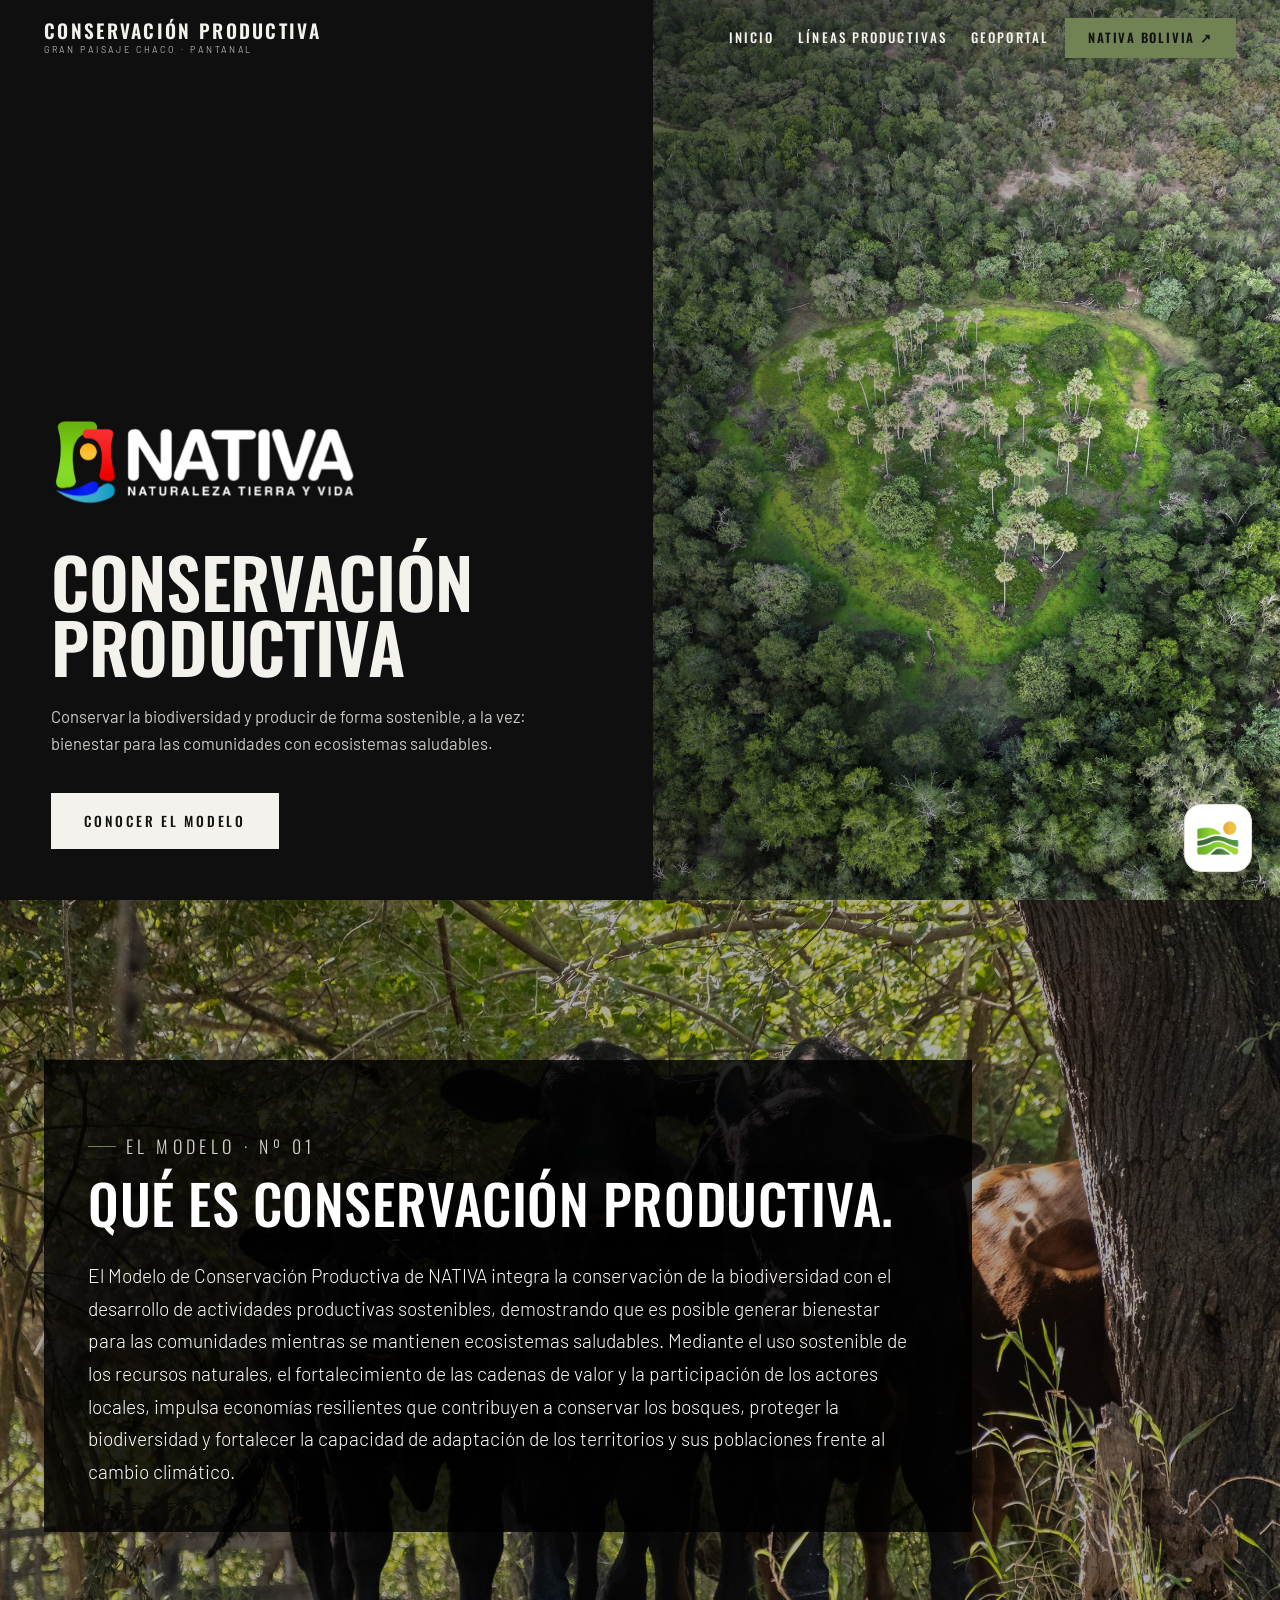
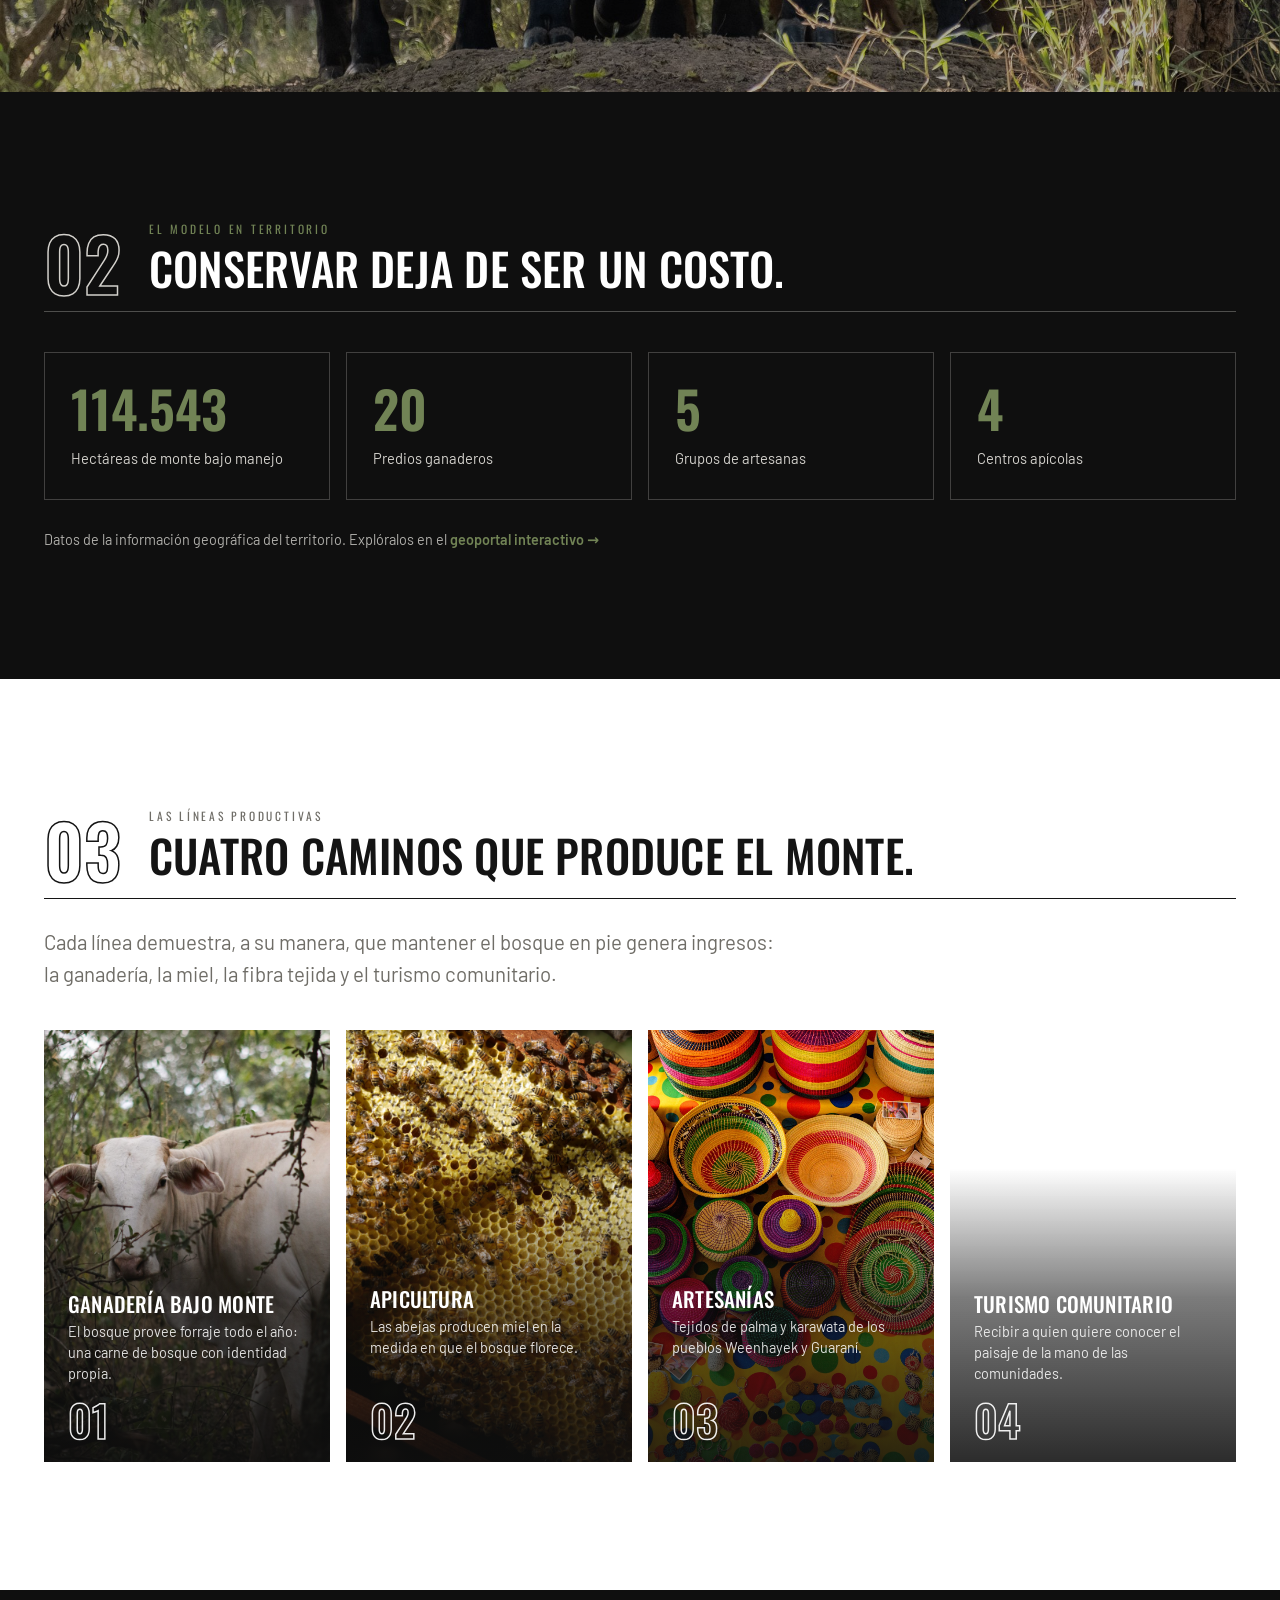
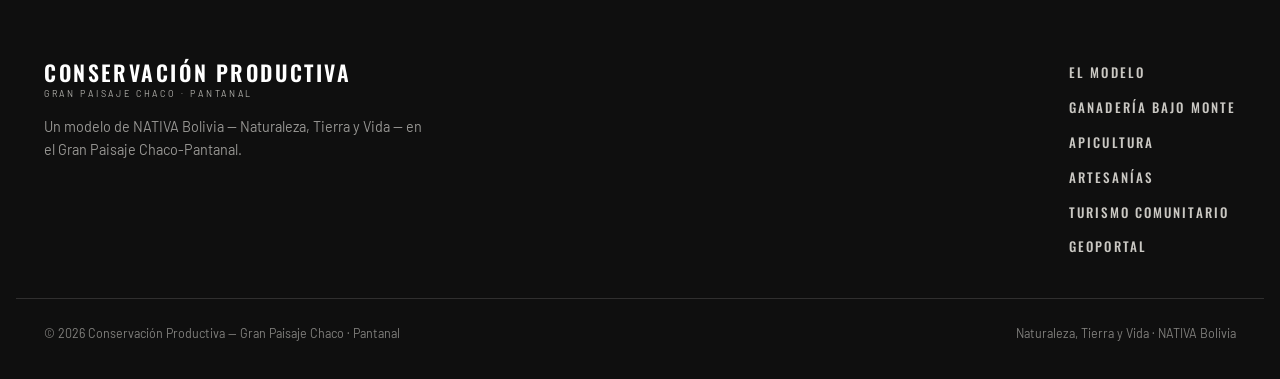
==== commit ecd4b71f: "Reducir espacio en blanco entre la portada y la primera sección de las líneas" ====
--- a/index.html
+++ b/index.html
@@ -8,7 +8,7 @@
   <link rel="preconnect" href="https://fonts.googleapis.com" />
   <link rel="preconnect" href="https://fonts.gstatic.com" crossorigin />
   <link href="https://fonts.googleapis.com/css2?family=Oswald:wght@300;400;500;600&family=Barlow:wght@300;400;500;600;700&display=swap" rel="stylesheet" />
-  <link rel="stylesheet" href="styles.css?v=19" />
+  <link rel="stylesheet" href="styles.css?v=20" />
 </head>
 <body>
   <a href="#contenido" class="skip-link">Saltar al contenido</a>
--- a/styles.css
+++ b/styles.css
@@ -792,3 +792,6 @@
 /* Ganadería: fila de 3 datos destacados (sección oscura) */
 .cp-datos--3 { grid-template-columns: repeat(3, 1fr); }
 @media (max-width: 820px) { .cp-datos--3 { grid-template-columns: 1fr; } }
+
+/* Menos espacio en blanco entre la portada y la primera sección de las líneas */
+.portada + .apartado { padding-top: clamp(2.25rem, 4.5vw, 3.75rem); }
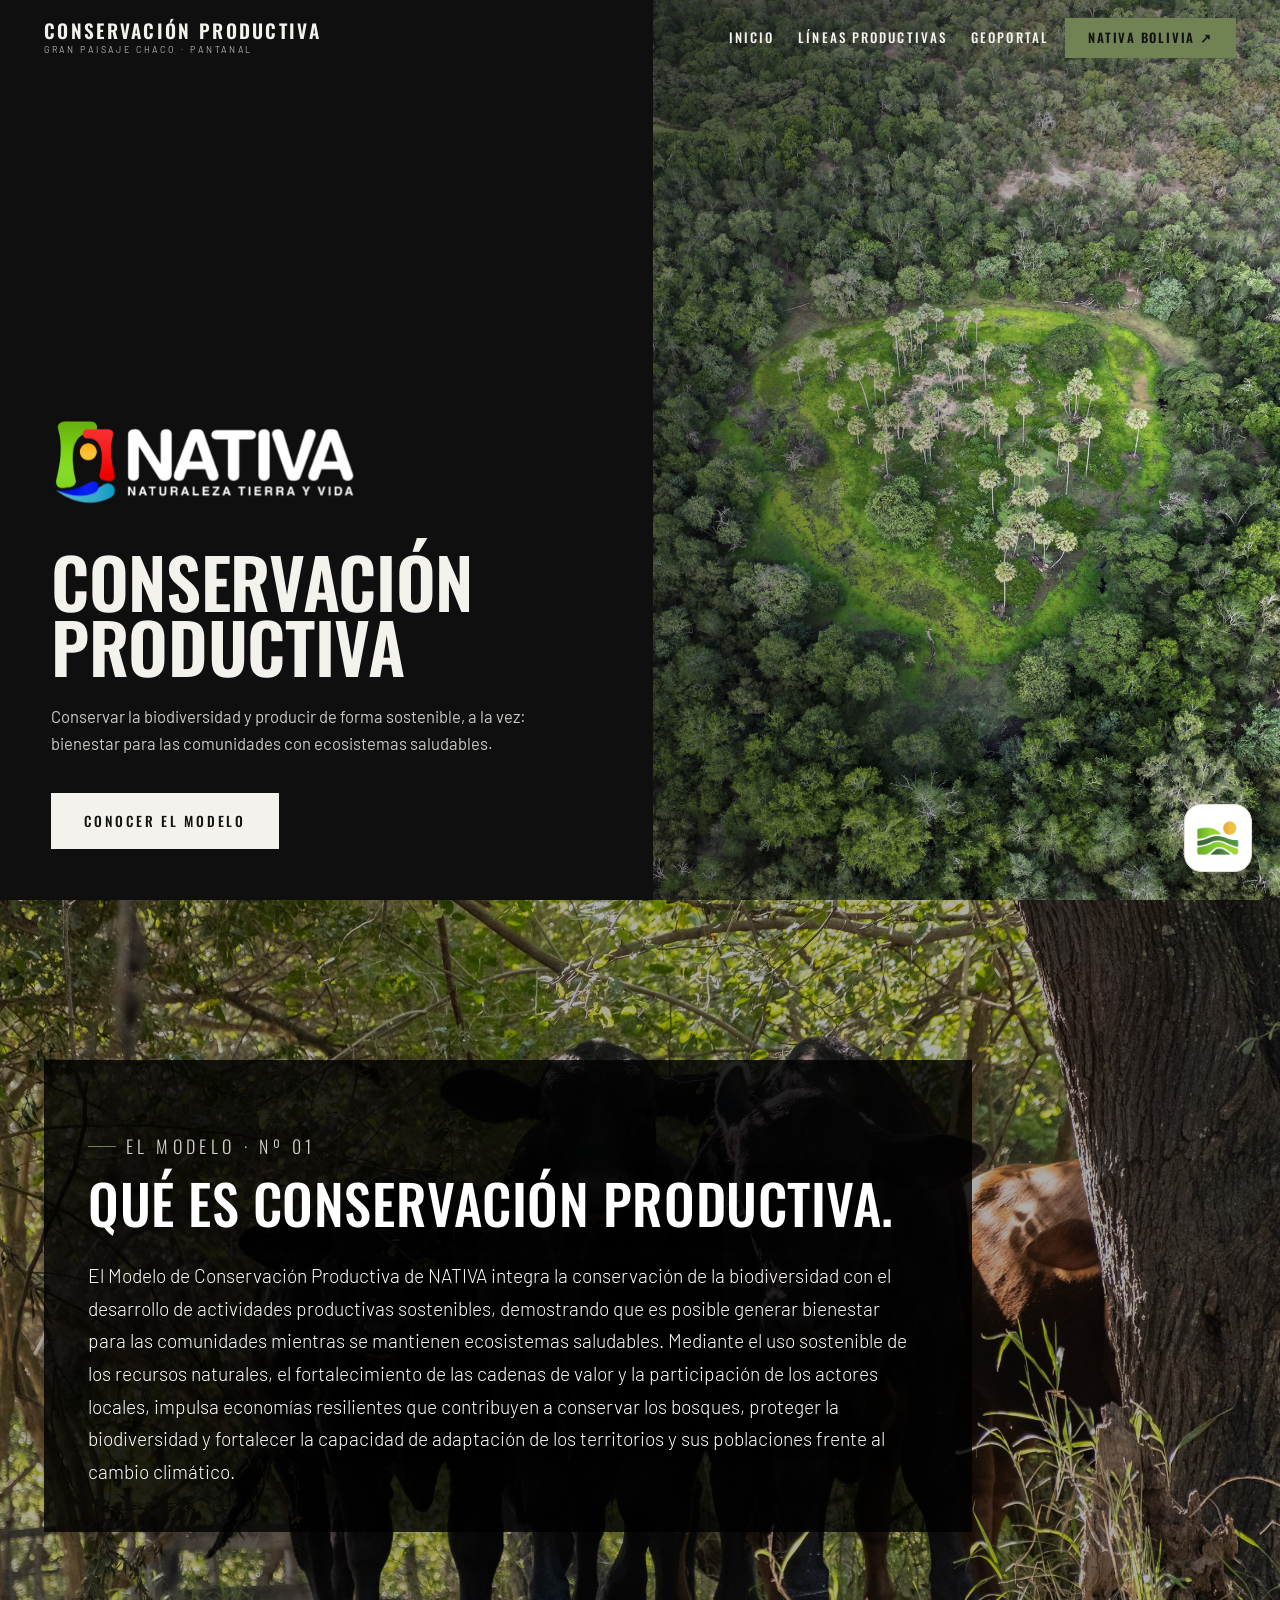
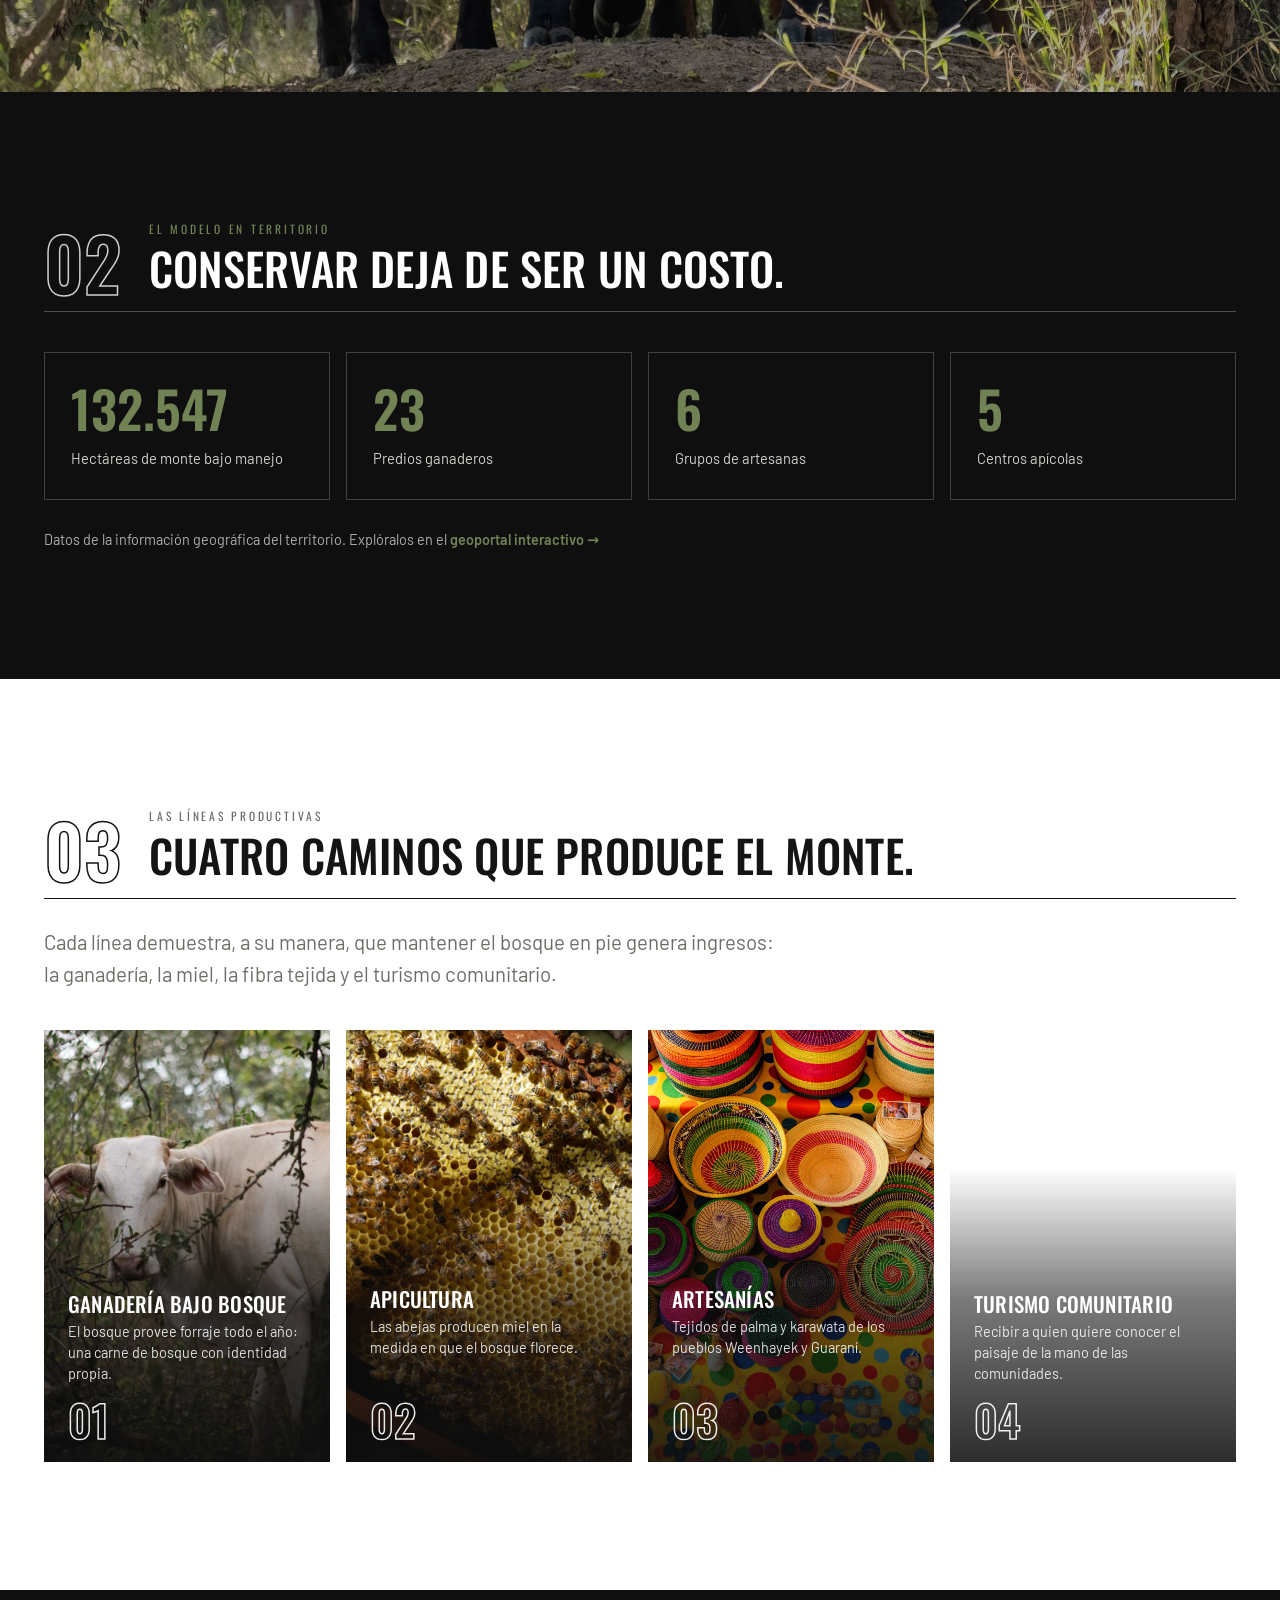
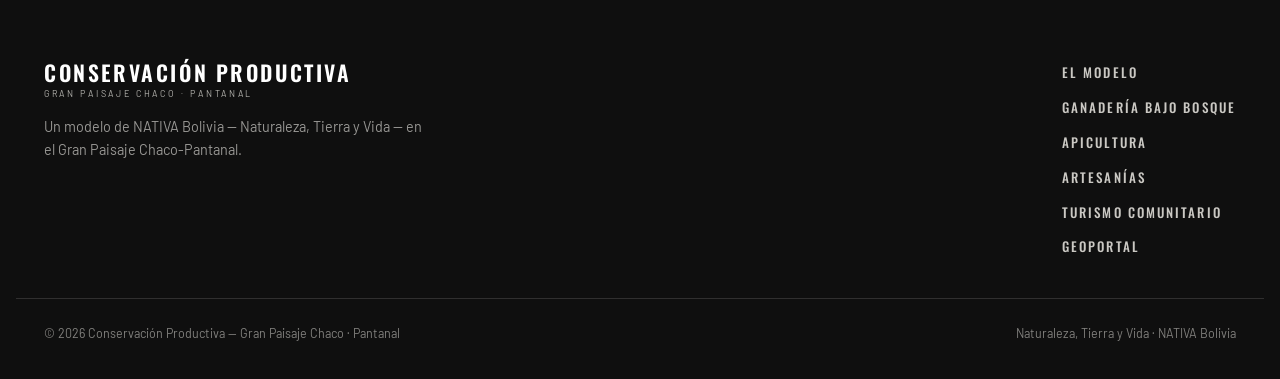
==== commit dd06008f: "Renombrar 'Ganadería bajo monte' a 'Ganadería bajo bosque' en todo el sitio" ====
--- a/index.html
+++ b/index.html
@@ -21,7 +21,7 @@
         <div class="hd__item">
           <a href="ganaderia.html">Líneas productivas</a>
           <div class="hd__sub">
-            <a href="ganaderia.html">Ganadería bajo monte</a>
+            <a href="ganaderia.html">Ganadería bajo bosque</a>
             <a href="apicultura.html">Apicultura</a>
             <a href="artesanias.html">Artesanías</a>
             <a href="turismo.html">Turismo comunitario</a>
@@ -91,7 +91,7 @@
             <img class="cp-turi__img" src="IMAGENES/img3.jpeg" alt="Ganado entre los árboles del monte." decoding="async" />
             <div class="cp-turi__veil" aria-hidden="true"></div>
             <div class="cp-turi__body">
-              <h3 class="cp-turi__t">Ganadería bajo monte</h3>
+              <h3 class="cp-turi__t">Ganadería bajo bosque</h3>
               <p class="cp-turi__d">El bosque provee forraje todo el año: una carne de bosque con identidad propia.</p>
               <span class="cp-turi__n">01</span>
             </div>
@@ -136,7 +136,7 @@
         <div class="wordmark__text wordmark__text--ft"><strong>Conservación Productiva</strong><em>Gran Paisaje Chaco · Pantanal</em></div>
         <p>Un modelo de NATIVA Bolivia — Naturaleza, Tierra y Vida — en el Gran Paisaje Chaco-Pantanal.</p>
       </div>
-      <nav class="ft__nav" aria-label="Pie de página"><a href="index.html#modelo">El modelo</a><a href="ganaderia.html">Ganadería bajo monte</a><a href="apicultura.html">Apicultura</a><a href="artesanias.html">Artesanías</a><a href="turismo.html">Turismo comunitario</a><a href="geoportal.html">Geoportal</a></nav>
+      <nav class="ft__nav" aria-label="Pie de página"><a href="index.html#modelo">El modelo</a><a href="ganaderia.html">Ganadería bajo bosque</a><a href="apicultura.html">Apicultura</a><a href="artesanias.html">Artesanías</a><a href="turismo.html">Turismo comunitario</a><a href="geoportal.html">Geoportal</a></nav>
     </div>
     <div class="wrap ft__base">
       <span>© <span id="year"></span> Conservación Productiva — Gran Paisaje Chaco · Pantanal</span>
